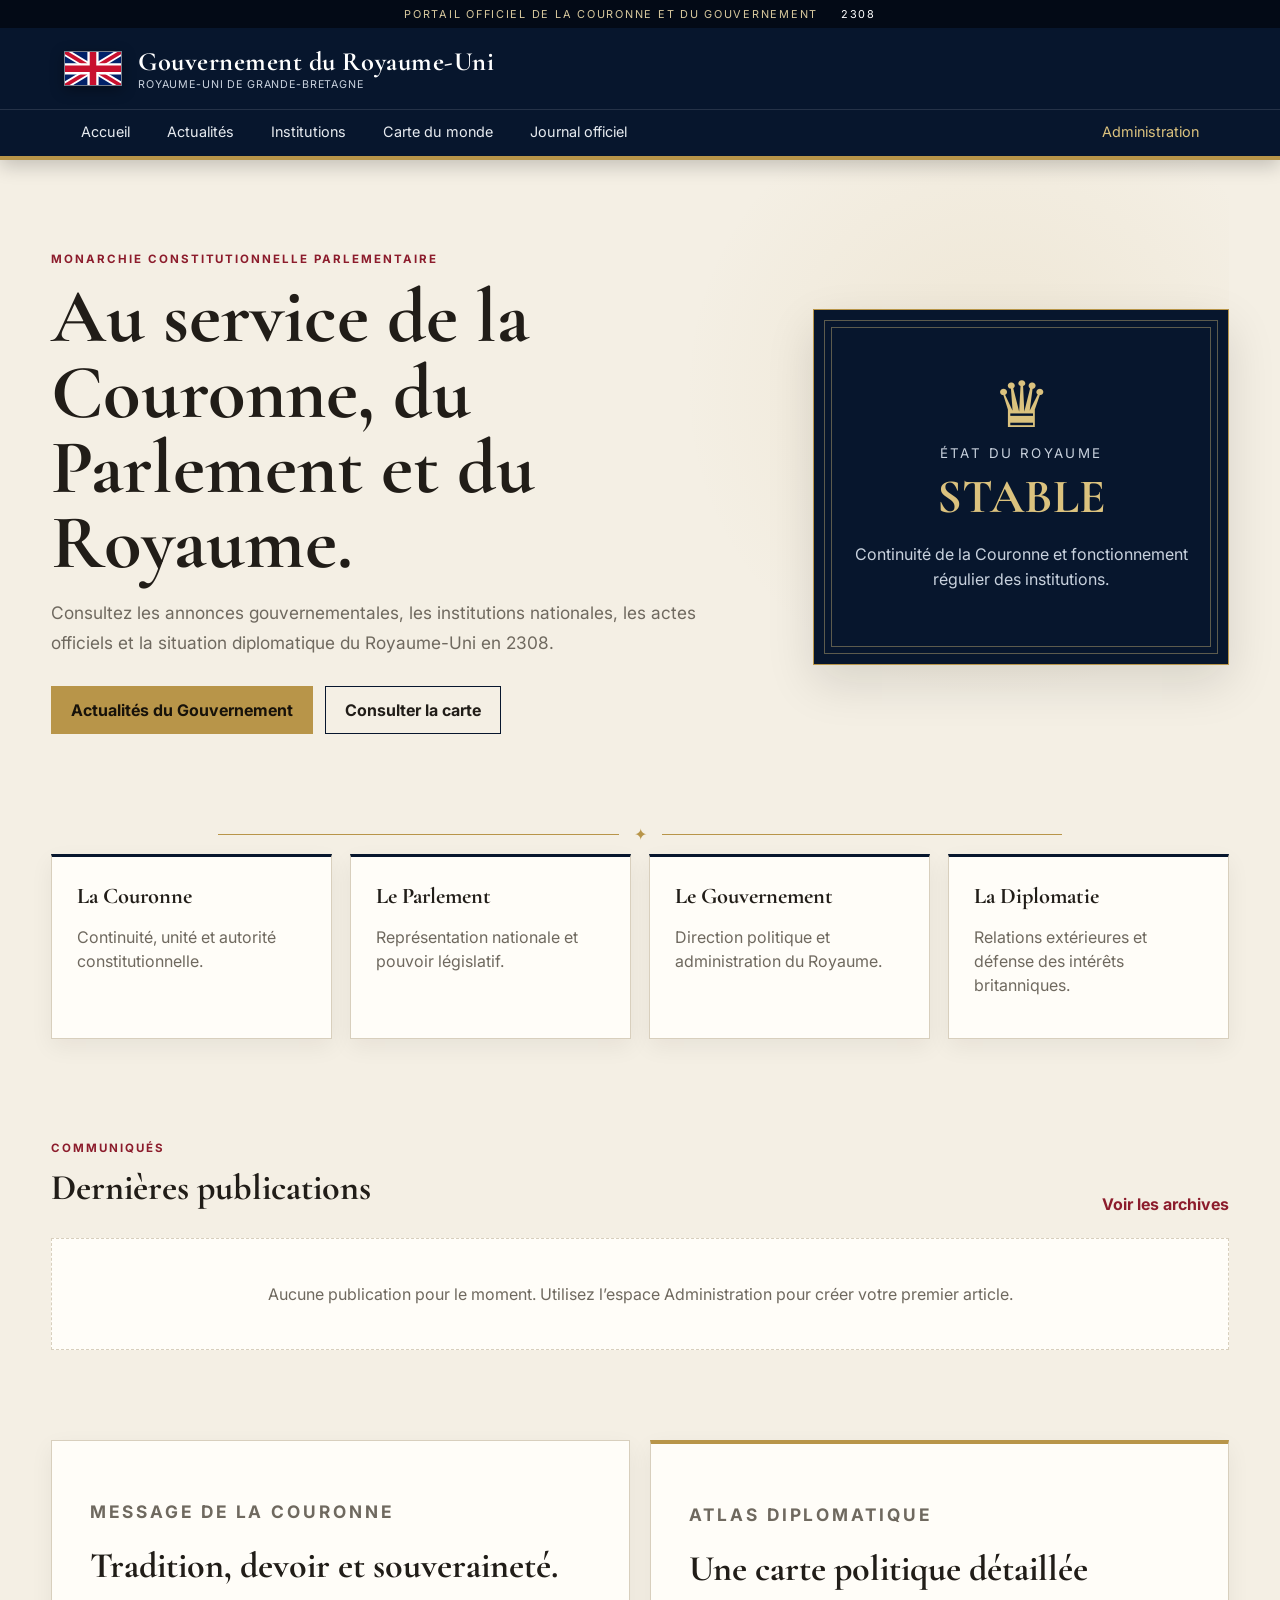
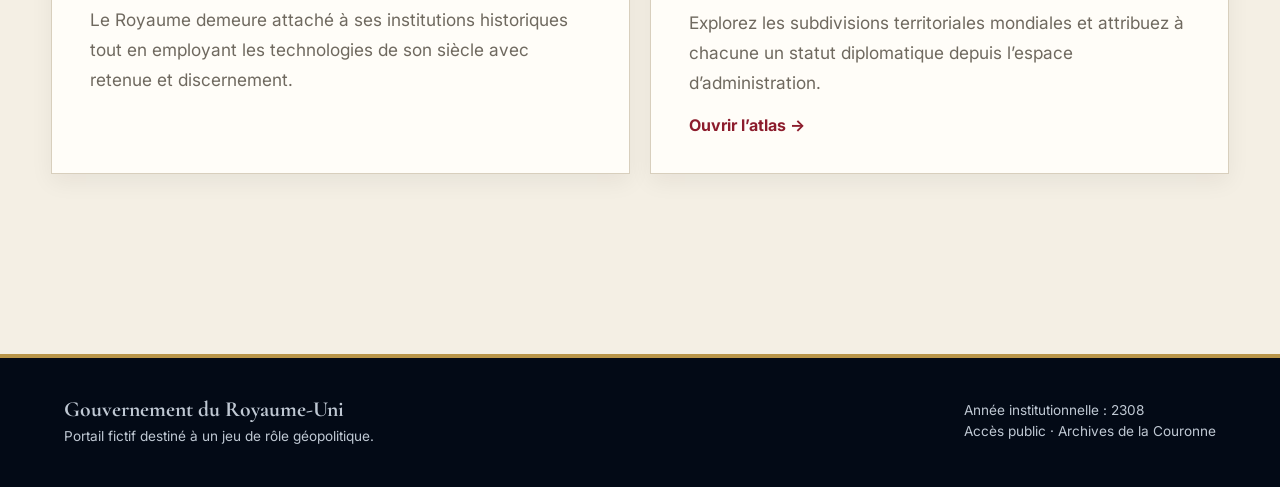
==== index.html @ d6aaf8dd "Add files via upload" ====
<!doctype html><html lang="fr"><head><meta charset="utf-8"><meta name="viewport" content="width=device-width,initial-scale=1"><title>Gouvernement du Royaume-Uni — Accueil</title><meta name="description" content="Portail gouvernemental RP du Royaume-Uni en 2308"><link rel="preconnect" href="https://fonts.googleapis.com"><link rel="preconnect" href="https://fonts.gstatic.com" crossorigin><link href="https://fonts.googleapis.com/css2?family=Cormorant+Garamond:wght@500;600;700&family=Inter:wght@400;500;600;700&display=swap" rel="stylesheet"><link rel="stylesheet" href="style.css"></head><body><header class="site-header">
  <div class="crown-line">PORTAIL OFFICIEL DE LA COURONNE ET DU GOUVERNEMENT <span>2308</span></div>
  <div class="brand-row">
    <a class="brand" href="index.html"><svg class="flag-logo" viewBox="0 0 60 36" aria-label="Drapeau du Royaume-Uni" role="img"><rect width="60" height="36" fill="#012169"/><path d="M0 0l60 36M60 0L0 36" stroke="#fff" stroke-width="8"/><path d="M0 0l60 36M60 0L0 36" stroke="#c8102e" stroke-width="4"/><path d="M30 0v36M0 18h60" stroke="#fff" stroke-width="12"/><path d="M30 0v36M0 18h60" stroke="#c8102e" stroke-width="7"/></svg><span><strong>Gouvernement du Royaume-Uni</strong><small>Royaume-Uni de Grande-Bretagne</small></span></a>
    <button class="menu-toggle" aria-label="Ouvrir le menu">☰</button>
  </div>
  <nav class="main-nav">
    <a href="index.html">Accueil</a><a href="actualites.html">Actualités</a><a href="institutions.html">Institutions</a><a href="carte.html">Carte du monde</a><a href="journal.html">Journal officiel</a><a class="admin-link" href="admin.html">Administration</a>
  </nav>
</header><main><section class="hero royal-hero"><div class="hero-copy"><p class="kicker">MONARCHIE CONSTITUTIONNELLE PARLEMENTAIRE</p><h1>Au service de la Couronne, du Parlement et du Royaume.</h1><p class="lead">Consultez les annonces gouvernementales, les institutions nationales, les actes officiels et la situation diplomatique du Royaume-Uni en 2308.</p><div class="hero-actions"><a class="button gold" href="actualites.html">Actualités du Gouvernement</a><a class="button outline" href="carte.html">Consulter la carte</a></div></div><aside class="royal-seal"><span class="crown">♛</span><small>ÉTAT DU ROYAUME</small><strong>STABLE</strong><p>Continuité de la Couronne et fonctionnement régulier des institutions.</p></aside></section>
<section class="royal-rule"><span>✦</span></section>
<section class="institution-strip"><article><b>La Couronne</b><p>Continuité, unité et autorité constitutionnelle.</p></article><article><b>Le Parlement</b><p>Représentation nationale et pouvoir législatif.</p></article><article><b>Le Gouvernement</b><p>Direction politique et administration du Royaume.</p></article><article><b>La Diplomatie</b><p>Relations extérieures et défense des intérêts britanniques.</p></article></section>
<section class="content-section"><div class="section-heading"><div><p class="kicker">COMMUNIQUÉS</p><h2>Dernières publications</h2></div><a href="actualites.html">Voir les archives</a></div><div id="home-news" class="news-grid empty-state"></div></section>
<section class="split-section"><article class="paper-panel"><p class="kicker">MESSAGE DE LA COURONNE</p><h2>Tradition, devoir et souveraineté.</h2><p>Le Royaume demeure attaché à ses institutions historiques tout en employant les technologies de son siècle avec retenue et discernement.</p></article><article class="paper-panel accent-panel"><p class="kicker">ATLAS DIPLOMATIQUE</p><h2>Une carte politique détaillée</h2><p>Explorez les subdivisions territoriales mondiales et attribuez à chacune un statut diplomatique depuis l’espace d’administration.</p><a class="text-link" href="carte.html">Ouvrir l’atlas →</a></article></section></main><footer class="site-footer"><div><strong>Gouvernement du Royaume-Uni</strong><p>Portail fictif destiné à un jeu de rôle géopolitique.</p></div><div><p>Année institutionnelle : 2308</p><p>Accès public · Archives de la Couronne</p></div></footer><script src="main.js"></script><script src="news.js"></script></body></html>
---- style.css ----
:root{--navy:#07162d;--navy2:#102848;--ink:#211d18;--ivory:#f4efe4;--paper:#fffdf8;--gold:#b89549;--gold2:#dbc27e;--red:#8c1c2c;--line:#d8cfbd;--muted:#6f695f;--shadow:0 18px 45px rgba(20,16,9,.12)}*{box-sizing:border-box}html{scroll-behavior:smooth}body{margin:0;background:var(--ivory);color:var(--ink);font-family:Inter,Arial,sans-serif;min-height:100vh}a{color:inherit;text-decoration:none}button,input,select,textarea{font:inherit}.site-header{background:var(--navy);color:#fff;border-bottom:4px solid var(--gold);position:sticky;top:0;z-index:1000;box-shadow:0 6px 18px rgba(0,0,0,.2)}.crown-line{padding:7px 5vw;background:#030a16;color:#d8c99e;font-size:.68rem;letter-spacing:.16em;text-align:center}.crown-line span{margin-left:18px;color:#fff}.brand-row{padding:18px 5vw;display:flex;justify-content:space-between;align-items:center}.brand{display:flex;gap:16px;align-items:center}.flag-logo{width:58px;height:auto;border:1px solid rgba(255,255,255,.45);box-shadow:0 4px 14px rgba(0,0,0,.35)}.brand strong{display:block;font-family:'Cormorant Garamond',serif;font-size:1.65rem;letter-spacing:.02em}.brand small{display:block;color:#c9d2de;letter-spacing:.08em;text-transform:uppercase;font-size:.67rem}.main-nav{display:flex;padding:0 5vw;gap:3px;border-top:1px solid rgba(255,255,255,.12)}.main-nav a{padding:13px 17px;color:#e7ebf0;font-size:.9rem;border-bottom:3px solid transparent}.main-nav a:hover{background:rgba(255,255,255,.06);border-bottom-color:var(--gold2)}.main-nav .admin-link{margin-left:auto;color:var(--gold2)}.menu-toggle{display:none;border:0;background:none;color:#fff;font-size:1.5rem}main{width:min(1420px,92%);margin:auto}.royal-hero{min-height:620px;display:grid;grid-template-columns:1.25fr .75fr;align-items:center;gap:70px;padding:80px 0;background:radial-gradient(circle at 80% 35%,rgba(184,149,73,.10),transparent 30%)}.kicker{font-size:.72rem;letter-spacing:.17em;color:var(--red);font-weight:700}.hero-copy h1,.page-header h1{font-family:'Cormorant Garamond',serif;font-size:clamp(3rem,6vw,6rem);line-height:.98;margin:.18em 0;font-weight:700}.lead,.page-header p,.paper-panel p,.institution-card p,.ministry-grid p{font-size:1.08rem;line-height:1.75;color:var(--muted)}.hero-actions{display:flex;gap:12px;flex-wrap:wrap;margin-top:28px}.button{display:inline-block;padding:13px 19px;border:1px solid var(--navy);font-weight:700;cursor:pointer;background:none}.button.gold{background:var(--gold);border-color:var(--gold);color:#17120a}.button.gold:hover{background:var(--gold2)}.button.outline:hover{background:var(--navy);color:#fff}.button.danger{border-color:#9a3340;color:#9a3340}.royal-seal{background:var(--navy);color:#fff;border:1px solid var(--gold);padding:55px 40px;text-align:center;box-shadow:var(--shadow);position:relative}.royal-seal:before,.royal-seal:after{content:'';position:absolute;inset:10px;border:1px solid rgba(219,194,126,.4);pointer-events:none}.royal-seal:after{inset:17px}.royal-seal .crown{display:block;font-size:4rem;color:var(--gold2)}.royal-seal small{letter-spacing:.18em;color:#c9d2de}.royal-seal strong{display:block;font:700 3rem 'Cormorant Garamond',serif;color:var(--gold2);margin:.12em 0}.royal-seal p{color:#c9d2de;line-height:1.6}.royal-rule{height:40px;display:flex;align-items:center;gap:15px;color:var(--gold);justify-content:center}.royal-rule:before,.royal-rule:after{content:'';width:34%;height:1px;background:var(--gold)}.institution-strip,.news-grid,.institution-grid,.ministry-grid{display:grid;grid-template-columns:repeat(4,1fr);gap:18px}.institution-strip article,.news-card,.paper-panel,.institution-card,.ministry-grid article,.official-item,.admin-form,.admin-list>article{background:var(--paper);border:1px solid var(--line);box-shadow:0 8px 22px rgba(30,24,14,.06)}.institution-strip article{padding:25px;border-top:3px solid var(--navy)}.institution-strip b{font:700 1.4rem 'Cormorant Garamond',serif}.institution-strip p{color:var(--muted);line-height:1.5}.content-section{padding:90px 0}.section-heading{display:flex;justify-content:space-between;align-items:end;margin-bottom:24px}.section-heading h2,.paper-panel h2,.map-info h2,.admin-section h2{font:700 2.25rem 'Cormorant Garamond',serif;margin:.15em 0}.section-heading>a,.text-link{color:var(--red);font-weight:700}.news-grid{grid-template-columns:repeat(3,1fr)}.news-card{padding:26px;border-top:4px solid var(--navy)}.news-meta{display:flex;justify-content:space-between;color:var(--muted);font-size:.78rem}.news-card h3,.official-item h2{font:700 1.65rem 'Cormorant Garamond',serif;margin:.6em 0}.news-card p,.official-item p{color:var(--muted);line-height:1.65}.category,.document-type{color:var(--red);font-size:.72rem;font-weight:700;letter-spacing:.1em;text-transform:uppercase}.empty-state:empty:before{content:'Aucune publication pour le moment. Utilisez l’espace Administration pour créer votre premier article.';grid-column:1/-1;background:var(--paper);border:1px dashed var(--line);padding:45px;text-align:center;color:var(--muted)}.split-section{display:grid;grid-template-columns:1fr 1fr;gap:20px;padding-bottom:90px}.paper-panel{padding:38px}.accent-panel{border-top:4px solid var(--gold)}.site-footer{margin-top:90px;background:#030a16;color:#bfc8d3;border-top:4px solid var(--gold);padding:38px 5vw;display:flex;justify-content:space-between}.site-footer strong{font-family:'Cormorant Garamond',serif;font-size:1.35rem}.site-footer p{margin:.4em 0;font-size:.85rem}.page-header{padding:70px 0 45px;max-width:980px}.page-header.compact{padding-bottom:30px}.page-header h1{font-size:clamp(2.8rem,5vw,5rem)}.toolbar{display:flex;gap:12px;margin-bottom:28px}.toolbar input,.toolbar select,label input,label select,label textarea{width:100%;padding:12px 13px;border:1px solid var(--line);background:var(--paper);color:var(--ink)}.toolbar input{flex:1}.toolbar select{max-width:260px}.news-list,.official-list{display:grid;gap:18px}.news-list .news-card{display:grid;grid-template-columns:150px 1fr}.news-index{font:700 3.2rem 'Cormorant Garamond',serif;color:#c8b98f}.institution-grid{grid-template-columns:repeat(3,1fr)}.institution-card{padding:35px;min-height:250px}.roman{font:700 3rem 'Cormorant Garamond',serif;color:var(--gold)}.institution-card h2{font:700 2rem 'Cormorant Garamond',serif}.ministry-grid{grid-template-columns:repeat(3,1fr)}.ministry-grid article{padding:25px}.ministry-grid h3{font:700 1.5rem 'Cormorant Garamond',serif}.official-item{padding:28px;border-left:5px solid var(--gold)}.official-item time{color:var(--muted);font-size:.85rem}.map-shell{display:grid;grid-template-columns:290px 1fr;gap:18px}.map-sidebar{background:var(--paper);border:1px solid var(--line);padding:18px;height:max-content}.map-sidebar label{font-weight:700;font-size:.85rem}.map-sidebar input{margin-top:7px}.legend{margin-top:22px}.legend h2{font:700 1.6rem 'Cormorant Garamond',serif}.legend button{width:100%;display:flex;align-items:center;gap:10px;padding:10px;border:0;border-bottom:1px solid #eee7d9;background:none;text-align:left;cursor:pointer}.legend button.active,.legend button:hover{background:#f0e8d7}.swatch{width:15px;height:15px;border:1px solid rgba(0,0,0,.25)}.swatch.unassigned{background:#8a8a8a}.swatch.royaume{background:#163d73}.swatch.allie{background:#2d7a48}.swatch.neutre{background:#b1aa9b}.swatch.hostile{background:#8c1c2c}.swatch.revendique{background:#c9a227}.map-info{margin-top:22px;border-top:2px solid var(--gold);padding-top:18px}.map-info p{color:var(--muted);line-height:1.55}.map-stage{height:680px;background:#171717;border:1px solid #302f2d;position:relative;overflow:hidden}#world-map{height:100%;width:100%}.map-loading{position:absolute;inset:0;display:grid;place-items:center;color:#e9ddbd;background:#171717;z-index:500}.map-note{font-size:.8rem;color:var(--muted);margin-top:12px}.leaflet-container{background:#171717}.leaflet-control-zoom a{background:#07162d!important;color:#fff!important;border-color:#b89549!important}.leaflet-tooltip{background:rgba(0,0,0,.88);color:#fff;border:0;box-shadow:none;border-radius:2px}.admin-tabs{display:flex;gap:4px;border-bottom:2px solid var(--gold);margin-bottom:28px;flex-wrap:wrap}.admin-tabs button{padding:12px 18px;border:0;background:#e8dfcd;cursor:pointer}.admin-tabs button.active{background:var(--navy);color:#fff}.admin-section{display:none}.admin-section.active{display:block}.admin-grid{display:grid;grid-template-columns:1fr 1fr;gap:22px}.admin-form{padding:28px}.admin-form label{display:block;margin:15px 0;font-weight:700;font-size:.85rem}.admin-form input,.admin-form select,.admin-form textarea{margin-top:6px}.admin-list{display:grid;gap:12px}.admin-list>article{padding:18px}.admin-list button{border:1px solid #9a3340;color:#9a3340;background:none;padding:7px 10px;cursor:pointer}.file-button input{display:none}.admin-message{color:var(--red);font-weight:700}.hidden{display:none!important}@media(max-width:900px){.royal-hero,.split-section,.map-shell,.admin-grid{grid-template-columns:1fr}.institution-strip,.news-grid,.institution-grid,.ministry-grid{grid-template-columns:1fr 1fr}.main-nav{display:none;flex-direction:column}.main-nav.open{display:flex}.main-nav .admin-link{margin-left:0}.menu-toggle{display:block}.map-stage{height:560px}.map-sidebar{order:2}}@media(max-width:600px){main{width:94%}.crown-line{display:none}.brand strong{font-size:1.3rem}.flag-logo{width:46px}.institution-strip,.news-grid,.institution-grid,.ministry-grid{grid-template-columns:1fr}.toolbar{flex-direction:column}.toolbar select{max-width:none}.news-list .news-card{grid-template-columns:1fr}.site-footer{flex-direction:column;gap:18px}.royal-hero{padding:45px 0;min-height:auto}.royal-seal{padding:42px 25px}.map-stage{height:480px}}
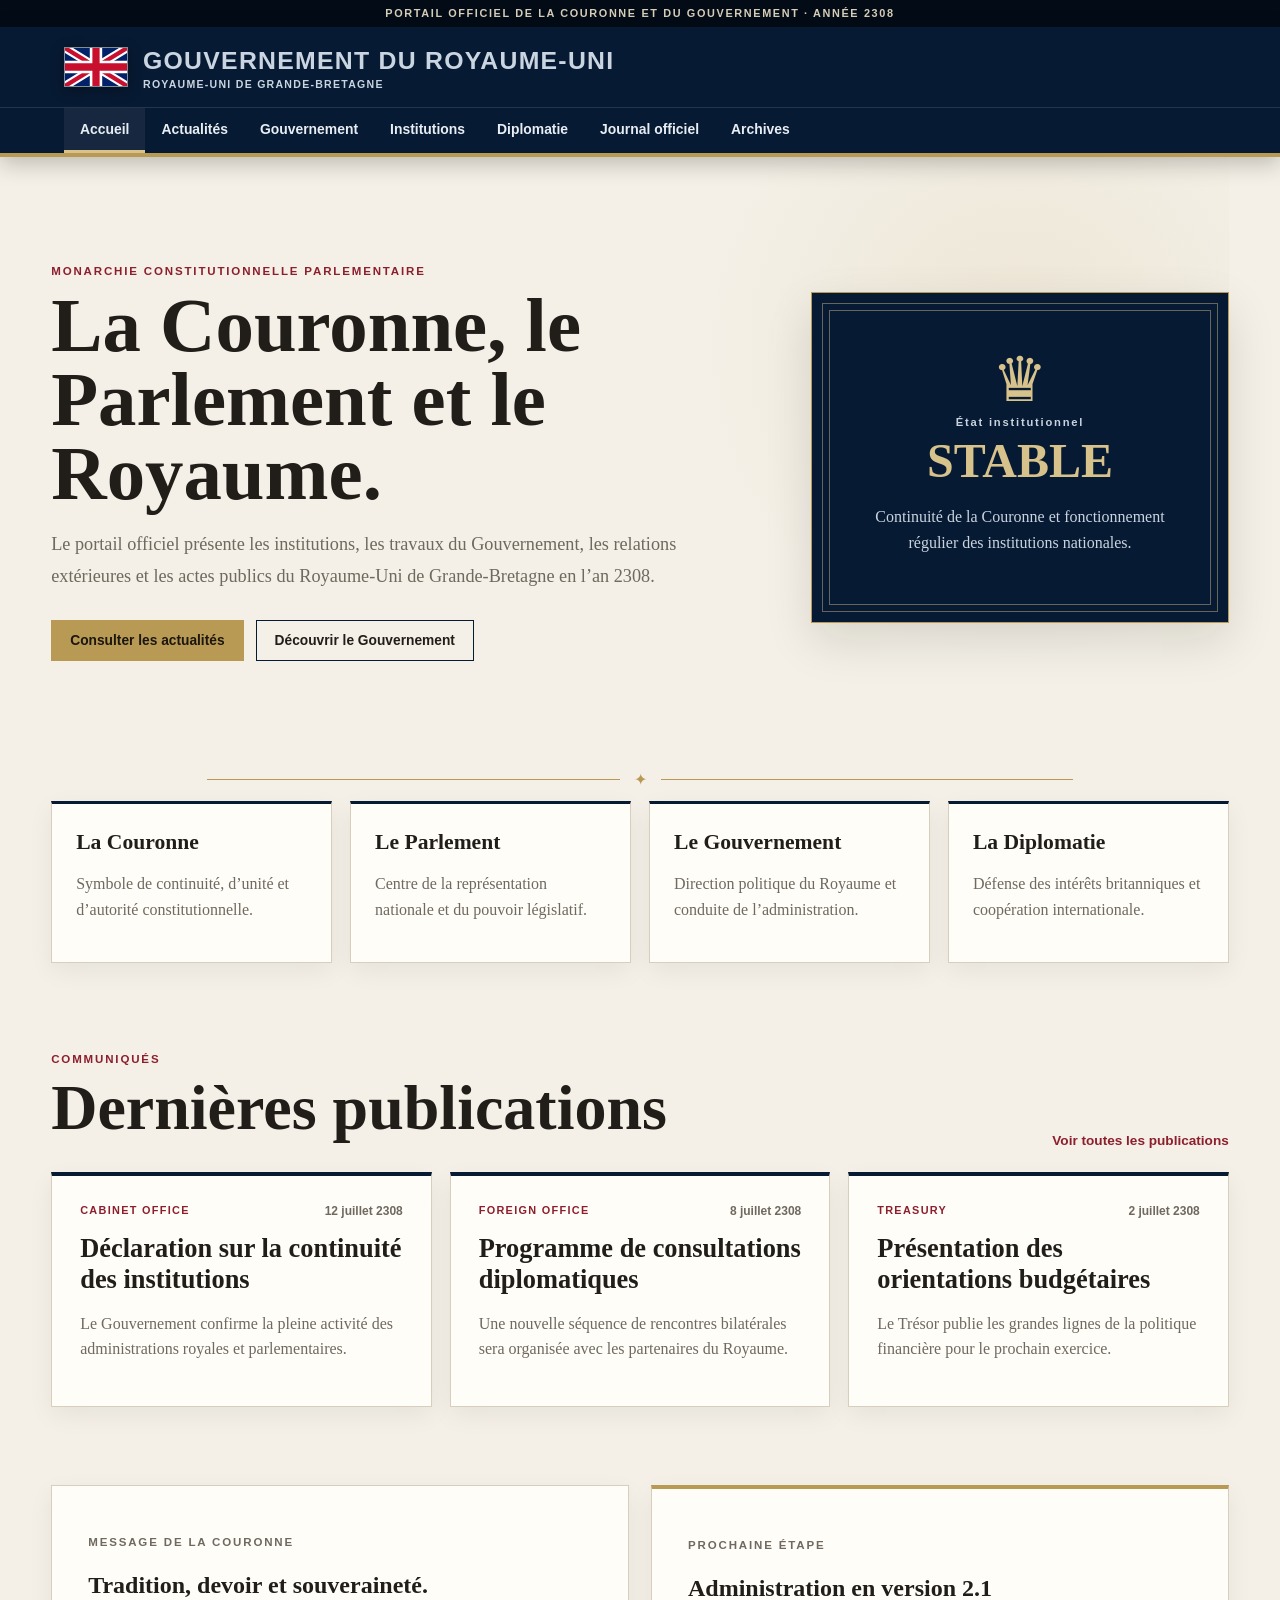
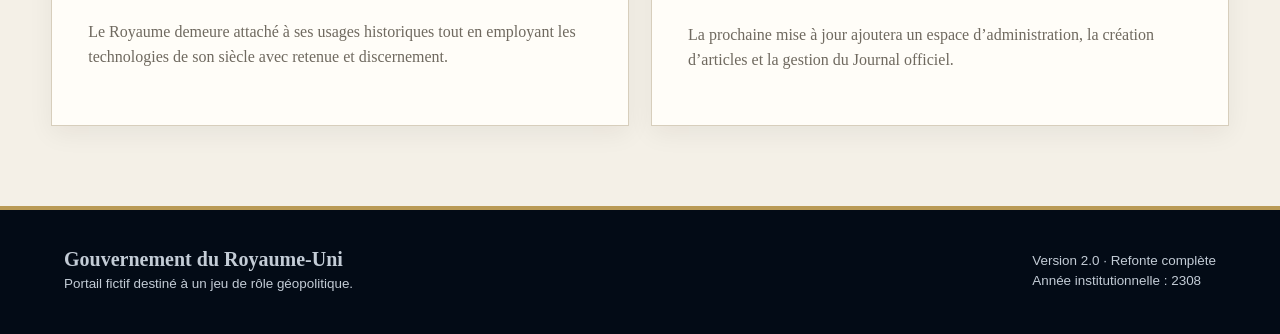
==== commit 12dd192d: "Add files via upload" ====
--- a/index.html
+++ b/index.html
@@ -1,14 +1,8 @@
-<!doctype html><html lang="fr"><head><meta charset="utf-8"><meta name="viewport" content="width=device-width,initial-scale=1"><title>Gouvernement du Royaume-Uni — Accueil</title><meta name="description" content="Portail gouvernemental RP du Royaume-Uni en 2308"><link rel="preconnect" href="https://fonts.googleapis.com"><link rel="preconnect" href="https://fonts.gstatic.com" crossorigin><link href="https://fonts.googleapis.com/css2?family=Cormorant+Garamond:wght@500;600;700&family=Inter:wght@400;500;600;700&display=swap" rel="stylesheet"><link rel="stylesheet" href="style.css"></head><body><header class="site-header">
-  <div class="crown-line">PORTAIL OFFICIEL DE LA COURONNE ET DU GOUVERNEMENT <span>2308</span></div>
-  <div class="brand-row">
-    <a class="brand" href="index.html"><svg class="flag-logo" viewBox="0 0 60 36" aria-label="Drapeau du Royaume-Uni" role="img"><rect width="60" height="36" fill="#012169"/><path d="M0 0l60 36M60 0L0 36" stroke="#fff" stroke-width="8"/><path d="M0 0l60 36M60 0L0 36" stroke="#c8102e" stroke-width="4"/><path d="M30 0v36M0 18h60" stroke="#fff" stroke-width="12"/><path d="M30 0v36M0 18h60" stroke="#c8102e" stroke-width="7"/></svg><span><strong>Gouvernement du Royaume-Uni</strong><small>Royaume-Uni de Grande-Bretagne</small></span></a>
-    <button class="menu-toggle" aria-label="Ouvrir le menu">☰</button>
-  </div>
-  <nav class="main-nav">
-    <a href="index.html">Accueil</a><a href="actualites.html">Actualités</a><a href="institutions.html">Institutions</a><a href="carte.html">Carte du monde</a><a href="journal.html">Journal officiel</a><a class="admin-link" href="admin.html">Administration</a>
-  </nav>
-</header><main><section class="hero royal-hero"><div class="hero-copy"><p class="kicker">MONARCHIE CONSTITUTIONNELLE PARLEMENTAIRE</p><h1>Au service de la Couronne, du Parlement et du Royaume.</h1><p class="lead">Consultez les annonces gouvernementales, les institutions nationales, les actes officiels et la situation diplomatique du Royaume-Uni en 2308.</p><div class="hero-actions"><a class="button gold" href="actualites.html">Actualités du Gouvernement</a><a class="button outline" href="carte.html">Consulter la carte</a></div></div><aside class="royal-seal"><span class="crown">♛</span><small>ÉTAT DU ROYAUME</small><strong>STABLE</strong><p>Continuité de la Couronne et fonctionnement régulier des institutions.</p></aside></section>
-<section class="royal-rule"><span>✦</span></section>
-<section class="institution-strip"><article><b>La Couronne</b><p>Continuité, unité et autorité constitutionnelle.</p></article><article><b>Le Parlement</b><p>Représentation nationale et pouvoir législatif.</p></article><article><b>Le Gouvernement</b><p>Direction politique et administration du Royaume.</p></article><article><b>La Diplomatie</b><p>Relations extérieures et défense des intérêts britanniques.</p></article></section>
-<section class="content-section"><div class="section-heading"><div><p class="kicker">COMMUNIQUÉS</p><h2>Dernières publications</h2></div><a href="actualites.html">Voir les archives</a></div><div id="home-news" class="news-grid empty-state"></div></section>
-<section class="split-section"><article class="paper-panel"><p class="kicker">MESSAGE DE LA COURONNE</p><h2>Tradition, devoir et souveraineté.</h2><p>Le Royaume demeure attaché à ses institutions historiques tout en employant les technologies de son siècle avec retenue et discernement.</p></article><article class="paper-panel accent-panel"><p class="kicker">ATLAS DIPLOMATIQUE</p><h2>Une carte politique détaillée</h2><p>Explorez les subdivisions territoriales mondiales et attribuez à chacune un statut diplomatique depuis l’espace d’administration.</p><a class="text-link" href="carte.html">Ouvrir l’atlas →</a></article></section></main><footer class="site-footer"><div><strong>Gouvernement du Royaume-Uni</strong><p>Portail fictif destiné à un jeu de rôle géopolitique.</p></div><div><p>Année institutionnelle : 2308</p><p>Accès public · Archives de la Couronne</p></div></footer><script src="main.js"></script><script src="news.js"></script></body></html>+<!doctype html><html lang="fr"><head><meta charset="utf-8"><meta name="viewport" content="width=device-width,initial-scale=1"><title>Gouvernement du Royaume-Uni — Accueil</title><meta name="description" content="Portail gouvernemental RP du Royaume-Uni en 2308"><link rel="stylesheet" href="style.css"></head><body>
+<div class="utility-bar">Portail officiel de la Couronne et du Gouvernement · Année 2308</div>
+<header class="site-header"><div class="masthead"><a class="brand" href="index.html"><img src="union-jack.svg" alt="Drapeau du Royaume-Uni"><span><strong>Gouvernement du Royaume-Uni</strong><span>Royaume-Uni de Grande-Bretagne</span></span></a><button class="menu-toggle" aria-label="Ouvrir le menu">☰</button></div><nav class="main-nav"><a class="active" href="index.html">Accueil</a><a href="actualites.html">Actualités</a><a href="gouvernement.html">Gouvernement</a><a href="institutions.html">Institutions</a><a href="diplomatie.html">Diplomatie</a><a href="journal-officiel.html">Journal officiel</a><a href="archives.html">Archives</a></nav></header>
+<main class="container"><section class="hero"><div><p class="eyebrow">Monarchie constitutionnelle parlementaire</p><h1>La Couronne, le Parlement et le Royaume.</h1><p class="lead">Le portail officiel présente les institutions, les travaux du Gouvernement, les relations extérieures et les actes publics du Royaume-Uni de Grande-Bretagne en l’an 2308.</p><div class="actions"><a class="button primary" href="actualites.html">Consulter les actualités</a><a class="button secondary" href="gouvernement.html">Découvrir le Gouvernement</a></div></div><aside class="seal"><div class="crown">♛</div><small>État institutionnel</small><strong>STABLE</strong><p>Continuité de la Couronne et fonctionnement régulier des institutions nationales.</p></aside></section><div class="ornament">✦</div>
+<section class="quick-grid"><article class="quick-card"><h3>La Couronne</h3><p>Symbole de continuité, d’unité et d’autorité constitutionnelle.</p></article><article class="quick-card"><h3>Le Parlement</h3><p>Centre de la représentation nationale et du pouvoir législatif.</p></article><article class="quick-card"><h3>Le Gouvernement</h3><p>Direction politique du Royaume et conduite de l’administration.</p></article><article class="quick-card"><h3>La Diplomatie</h3><p>Défense des intérêts britanniques et coopération internationale.</p></article></section>
+<section class="section"><div class="section-head"><div><p class="eyebrow">Communiqués</p><h2>Dernières publications</h2></div><a href="actualites.html">Voir toutes les publications</a></div><div class="card-grid"><article class="card"><div class="meta"><span class="badge">Cabinet Office</span><time>12 juillet 2308</time></div><h3>Déclaration sur la continuité des institutions</h3><p>Le Gouvernement confirme la pleine activité des administrations royales et parlementaires.</p></article><article class="card"><div class="meta"><span class="badge">Foreign Office</span><time>8 juillet 2308</time></div><h3>Programme de consultations diplomatiques</h3><p>Une nouvelle séquence de rencontres bilatérales sera organisée avec les partenaires du Royaume.</p></article><article class="card"><div class="meta"><span class="badge">Treasury</span><time>2 juillet 2308</time></div><h3>Présentation des orientations budgétaires</h3><p>Le Trésor publie les grandes lignes de la politique financière pour le prochain exercice.</p></article></div></section>
+<section class="split"><article class="feature"><p class="eyebrow">Message de la Couronne</p><h2>Tradition, devoir et souveraineté.</h2><p>Le Royaume demeure attaché à ses usages historiques tout en employant les technologies de son siècle avec retenue et discernement.</p></article><article class="feature gold"><p class="eyebrow">Prochaine étape</p><h2>Administration en version 2.1</h2><p>La prochaine mise à jour ajoutera un espace d’administration, la création d’articles et la gestion du Journal officiel.</p></article></section></main>
+<footer class="site-footer"><div><strong>Gouvernement du Royaume-Uni</strong><p>Portail fictif destiné à un jeu de rôle géopolitique.</p></div><div><p>Version 2.0 · Refonte complète</p><p>Année institutionnelle : 2308</p></div></footer><script src="main.js"></script></body></html>
--- a/style.css
+++ b/style.css
@@ -1 +1 @@
-:root{--navy:#07162d;--navy2:#102848;--ink:#211d18;--ivory:#f4efe4;--paper:#fffdf8;--gold:#b89549;--gold2:#dbc27e;--red:#8c1c2c;--line:#d8cfbd;--muted:#6f695f;--shadow:0 18px 45px rgba(20,16,9,.12)}*{box-sizing:border-box}html{scroll-behavior:smooth}body{margin:0;background:var(--ivory);color:var(--ink);font-family:Inter,Arial,sans-serif;min-height:100vh}a{color:inherit;text-decoration:none}button,input,select,textarea{font:inherit}.site-header{background:var(--navy);color:#fff;border-bottom:4px solid var(--gold);position:sticky;top:0;z-index:1000;box-shadow:0 6px 18px rgba(0,0,0,.2)}.crown-line{padding:7px 5vw;background:#030a16;color:#d8c99e;font-size:.68rem;letter-spacing:.16em;text-align:center}.crown-line span{margin-left:18px;color:#fff}.brand-row{padding:18px 5vw;display:flex;justify-content:space-between;align-items:center}.brand{display:flex;gap:16px;align-items:center}.flag-logo{width:58px;height:auto;border:1px solid rgba(255,255,255,.45);box-shadow:0 4px 14px rgba(0,0,0,.35)}.brand strong{display:block;font-family:'Cormorant Garamond',serif;font-size:1.65rem;letter-spacing:.02em}.brand small{display:block;color:#c9d2de;letter-spacing:.08em;text-transform:uppercase;font-size:.67rem}.main-nav{display:flex;padding:0 5vw;gap:3px;border-top:1px solid rgba(255,255,255,.12)}.main-nav a{padding:13px 17px;color:#e7ebf0;font-size:.9rem;border-bottom:3px solid transparent}.main-nav a:hover{background:rgba(255,255,255,.06);border-bottom-color:var(--gold2)}.main-nav .admin-link{margin-left:auto;color:var(--gold2)}.menu-toggle{display:none;border:0;background:none;color:#fff;font-size:1.5rem}main{width:min(1420px,92%);margin:auto}.royal-hero{min-height:620px;display:grid;grid-template-columns:1.25fr .75fr;align-items:center;gap:70px;padding:80px 0;background:radial-gradient(circle at 80% 35%,rgba(184,149,73,.10),transparent 30%)}.kicker{font-size:.72rem;letter-spacing:.17em;color:var(--red);font-weight:700}.hero-copy h1,.page-header h1{font-family:'Cormorant Garamond',serif;font-size:clamp(3rem,6vw,6rem);line-height:.98;margin:.18em 0;font-weight:700}.lead,.page-header p,.paper-panel p,.institution-card p,.ministry-grid p{font-size:1.08rem;line-height:1.75;color:var(--muted)}.hero-actions{display:flex;gap:12px;flex-wrap:wrap;margin-top:28px}.button{display:inline-block;padding:13px 19px;border:1px solid var(--navy);font-weight:700;cursor:pointer;background:none}.button.gold{background:var(--gold);border-color:var(--gold);color:#17120a}.button.gold:hover{background:var(--gold2)}.button.outline:hover{background:var(--navy);color:#fff}.button.danger{border-color:#9a3340;color:#9a3340}.royal-seal{background:var(--navy);color:#fff;border:1px solid var(--gold);padding:55px 40px;text-align:center;box-shadow:var(--shadow);position:relative}.royal-seal:before,.royal-seal:after{content:'';position:absolute;inset:10px;border:1px solid rgba(219,194,126,.4);pointer-events:none}.royal-seal:after{inset:17px}.royal-seal .crown{display:block;font-size:4rem;color:var(--gold2)}.royal-seal small{letter-spacing:.18em;color:#c9d2de}.royal-seal strong{display:block;font:700 3rem 'Cormorant Garamond',serif;color:var(--gold2);margin:.12em 0}.royal-seal p{color:#c9d2de;line-height:1.6}.royal-rule{height:40px;display:flex;align-items:center;gap:15px;color:var(--gold);justify-content:center}.royal-rule:before,.royal-rule:after{content:'';width:34%;height:1px;background:var(--gold)}.institution-strip,.news-grid,.institution-grid,.ministry-grid{display:grid;grid-template-columns:repeat(4,1fr);gap:18px}.institution-strip article,.news-card,.paper-panel,.institution-card,.ministry-grid article,.official-item,.admin-form,.admin-list>article{background:var(--paper);border:1px solid var(--line);box-shadow:0 8px 22px rgba(30,24,14,.06)}.institution-strip article{padding:25px;border-top:3px solid var(--navy)}.institution-strip b{font:700 1.4rem 'Cormorant Garamond',serif}.institution-strip p{color:var(--muted);line-height:1.5}.content-section{padding:90px 0}.section-heading{display:flex;justify-content:space-between;align-items:end;margin-bottom:24px}.section-heading h2,.paper-panel h2,.map-info h2,.admin-section h2{font:700 2.25rem 'Cormorant Garamond',serif;margin:.15em 0}.section-heading>a,.text-link{color:var(--red);font-weight:700}.news-grid{grid-template-columns:repeat(3,1fr)}.news-card{padding:26px;border-top:4px solid var(--navy)}.news-meta{display:flex;justify-content:space-between;color:var(--muted);font-size:.78rem}.news-card h3,.official-item h2{font:700 1.65rem 'Cormorant Garamond',serif;margin:.6em 0}.news-card p,.official-item p{color:var(--muted);line-height:1.65}.category,.document-type{color:var(--red);font-size:.72rem;font-weight:700;letter-spacing:.1em;text-transform:uppercase}.empty-state:empty:before{content:'Aucune publication pour le moment. Utilisez l’espace Administration pour créer votre premier article.';grid-column:1/-1;background:var(--paper);border:1px dashed var(--line);padding:45px;text-align:center;color:var(--muted)}.split-section{display:grid;grid-template-columns:1fr 1fr;gap:20px;padding-bottom:90px}.paper-panel{padding:38px}.accent-panel{border-top:4px solid var(--gold)}.site-footer{margin-top:90px;background:#030a16;color:#bfc8d3;border-top:4px solid var(--gold);padding:38px 5vw;display:flex;justify-content:space-between}.site-footer strong{font-family:'Cormorant Garamond',serif;font-size:1.35rem}.site-footer p{margin:.4em 0;font-size:.85rem}.page-header{padding:70px 0 45px;max-width:980px}.page-header.compact{padding-bottom:30px}.page-header h1{font-size:clamp(2.8rem,5vw,5rem)}.toolbar{display:flex;gap:12px;margin-bottom:28px}.toolbar input,.toolbar select,label input,label select,label textarea{width:100%;padding:12px 13px;border:1px solid var(--line);background:var(--paper);color:var(--ink)}.toolbar input{flex:1}.toolbar select{max-width:260px}.news-list,.official-list{display:grid;gap:18px}.news-list .news-card{display:grid;grid-template-columns:150px 1fr}.news-index{font:700 3.2rem 'Cormorant Garamond',serif;color:#c8b98f}.institution-grid{grid-template-columns:repeat(3,1fr)}.institution-card{padding:35px;min-height:250px}.roman{font:700 3rem 'Cormorant Garamond',serif;color:var(--gold)}.institution-card h2{font:700 2rem 'Cormorant Garamond',serif}.ministry-grid{grid-template-columns:repeat(3,1fr)}.ministry-grid article{padding:25px}.ministry-grid h3{font:700 1.5rem 'Cormorant Garamond',serif}.official-item{padding:28px;border-left:5px solid var(--gold)}.official-item time{color:var(--muted);font-size:.85rem}.map-shell{display:grid;grid-template-columns:290px 1fr;gap:18px}.map-sidebar{background:var(--paper);border:1px solid var(--line);padding:18px;height:max-content}.map-sidebar label{font-weight:700;font-size:.85rem}.map-sidebar input{margin-top:7px}.legend{margin-top:22px}.legend h2{font:700 1.6rem 'Cormorant Garamond',serif}.legend button{width:100%;display:flex;align-items:center;gap:10px;padding:10px;border:0;border-bottom:1px solid #eee7d9;background:none;text-align:left;cursor:pointer}.legend button.active,.legend button:hover{background:#f0e8d7}.swatch{width:15px;height:15px;border:1px solid rgba(0,0,0,.25)}.swatch.unassigned{background:#8a8a8a}.swatch.royaume{background:#163d73}.swatch.allie{background:#2d7a48}.swatch.neutre{background:#b1aa9b}.swatch.hostile{background:#8c1c2c}.swatch.revendique{background:#c9a227}.map-info{margin-top:22px;border-top:2px solid var(--gold);padding-top:18px}.map-info p{color:var(--muted);line-height:1.55}.map-stage{height:680px;background:#171717;border:1px solid #302f2d;position:relative;overflow:hidden}#world-map{height:100%;width:100%}.map-loading{position:absolute;inset:0;display:grid;place-items:center;color:#e9ddbd;background:#171717;z-index:500}.map-note{font-size:.8rem;color:var(--muted);margin-top:12px}.leaflet-container{background:#171717}.leaflet-control-zoom a{background:#07162d!important;color:#fff!important;border-color:#b89549!important}.leaflet-tooltip{background:rgba(0,0,0,.88);color:#fff;border:0;box-shadow:none;border-radius:2px}.admin-tabs{display:flex;gap:4px;border-bottom:2px solid var(--gold);margin-bottom:28px;flex-wrap:wrap}.admin-tabs button{padding:12px 18px;border:0;background:#e8dfcd;cursor:pointer}.admin-tabs button.active{background:var(--navy);color:#fff}.admin-section{display:none}.admin-section.active{display:block}.admin-grid{display:grid;grid-template-columns:1fr 1fr;gap:22px}.admin-form{padding:28px}.admin-form label{display:block;margin:15px 0;font-weight:700;font-size:.85rem}.admin-form input,.admin-form select,.admin-form textarea{margin-top:6px}.admin-list{display:grid;gap:12px}.admin-list>article{padding:18px}.admin-list button{border:1px solid #9a3340;color:#9a3340;background:none;padding:7px 10px;cursor:pointer}.file-button input{display:none}.admin-message{color:var(--red);font-weight:700}.hidden{display:none!important}@media(max-width:900px){.royal-hero,.split-section,.map-shell,.admin-grid{grid-template-columns:1fr}.institution-strip,.news-grid,.institution-grid,.ministry-grid{grid-template-columns:1fr 1fr}.main-nav{display:none;flex-direction:column}.main-nav.open{display:flex}.main-nav .admin-link{margin-left:0}.menu-toggle{display:block}.map-stage{height:560px}.map-sidebar{order:2}}@media(max-width:600px){main{width:94%}.crown-line{display:none}.brand strong{font-size:1.3rem}.flag-logo{width:46px}.institution-strip,.news-grid,.institution-grid,.ministry-grid{grid-template-columns:1fr}.toolbar{flex-direction:column}.toolbar select{max-width:none}.news-list .news-card{grid-template-columns:1fr}.site-footer{flex-direction:column;gap:18px}.royal-hero{padding:45px 0;min-height:auto}.royal-seal{padding:42px 25px}.map-stage{height:480px}}+:root{--navy:#071a33;--navy-2:#0e294c;--red:#8d1f2d;--gold:#b99a55;--gold-soft:#d7c28c;--ivory:#f4f0e7;--paper:#fffdf8;--ink:#211e19;--muted:#6f695f;--line:#d7cebc;--shadow:0 18px 45px rgba(18,14,8,.12)}*{box-sizing:border-box}html{scroll-behavior:smooth}body{margin:0;background:var(--ivory);color:var(--ink);font-family:Georgia,'Times New Roman',serif}a{color:inherit;text-decoration:none}img{max-width:100%;display:block}.utility-bar{background:#030b16;color:#d8cfba;padding:7px 5vw;text-align:center;font:600 .68rem/1.2 Arial,sans-serif;letter-spacing:.15em;text-transform:uppercase}.site-header{position:sticky;top:0;z-index:1000;background:var(--navy);color:#fff;border-bottom:4px solid var(--gold);box-shadow:0 6px 22px rgba(0,0,0,.24)}.masthead{display:flex;align-items:center;justify-content:space-between;padding:17px 5vw}.brand{display:flex;align-items:center;gap:15px}.brand img{width:64px;border:1px solid rgba(255,255,255,.5);box-shadow:0 3px 12px rgba(0,0,0,.35)}.brand strong{display:block;font-size:1.55rem}.brand span{display:block;margin-top:3px;color:#cbd5e1;font:600 .66rem Arial,sans-serif;letter-spacing:.12em;text-transform:uppercase}.menu-toggle{display:none;background:none;border:1px solid rgba(255,255,255,.35);color:#fff;padding:8px 11px;font-size:1.2rem}.main-nav{display:flex;padding:0 5vw;border-top:1px solid rgba(255,255,255,.12)}.main-nav a{padding:13px 16px;font:600 .87rem Arial,sans-serif;color:#e8edf3;border-bottom:3px solid transparent}.main-nav a:hover,.main-nav a.active{background:rgba(255,255,255,.06);border-color:var(--gold-soft)}.container{width:min(1380px,92%);margin:auto}.hero{min-height:600px;display:grid;grid-template-columns:1.25fr .75fr;gap:64px;align-items:center;padding:72px 0;background:radial-gradient(circle at 82% 32%,rgba(185,154,85,.12),transparent 30%)}.eyebrow{font:700 .72rem Arial,sans-serif;letter-spacing:.16em;text-transform:uppercase;color:var(--red)}h1,h2,h3{font-weight:700}.hero h1{font-size:clamp(3rem,6vw,5.9rem);line-height:.96;margin:.16em 0}.lead{font-size:1.14rem;line-height:1.75;color:var(--muted);max-width:760px}.actions{display:flex;gap:12px;flex-wrap:wrap;margin-top:27px}.button{display:inline-block;padding:12px 18px;border:1px solid var(--navy);font:700 .86rem Arial,sans-serif}.button.primary{background:var(--gold);border-color:var(--gold);color:#1b160e}.button.primary:hover{background:var(--gold-soft)}.button.secondary:hover{background:var(--navy);color:#fff}.seal{background:var(--navy);color:#fff;border:1px solid var(--gold);padding:50px 38px;text-align:center;position:relative;box-shadow:var(--shadow)}.seal:before,.seal:after{content:"";position:absolute;inset:10px;border:1px solid rgba(215,194,140,.45)}.seal:after{inset:17px}.seal .crown{font-size:3.9rem;color:var(--gold-soft)}.seal small{display:block;font:600 .7rem Arial,sans-serif;letter-spacing:.16em;color:#cad4df}.seal strong{display:block;margin:.12em 0;font-size:3rem;color:var(--gold-soft)}.seal p{color:#cad4df;line-height:1.6}.ornament{display:flex;align-items:center;justify-content:center;gap:14px;color:var(--gold);height:44px}.ornament:before,.ornament:after{content:"";height:1px;background:var(--gold);width:35%}.quick-grid,.card-grid,.stats-grid{display:grid;gap:18px}.quick-grid{grid-template-columns:repeat(4,1fr)}.quick-card,.card,.stat,.feature{background:var(--paper);border:1px solid var(--line);box-shadow:0 8px 24px rgba(27,20,9,.06)}.quick-card{padding:24px;border-top:3px solid var(--navy)}.quick-card h3{font-size:1.35rem;margin:.1em 0}.quick-card p,.card p,.feature p{color:var(--muted);line-height:1.6}.section{padding:78px 0}.section-head{display:flex;justify-content:space-between;align-items:end;gap:25px;margin-bottom:24px}.section-head h2,.page-hero h1{font-size:clamp(2.6rem,5vw,4.7rem);line-height:1;margin:.12em 0}.section-head a{font:700 .85rem Arial,sans-serif;color:var(--red)}.card-grid{grid-template-columns:repeat(3,1fr)}.card{padding:28px;border-top:4px solid var(--navy)}.card .meta{display:flex;justify-content:space-between;gap:12px;color:var(--muted);font:600 .75rem Arial,sans-serif}.card h3{font-size:1.65rem;margin:.55em 0}.badge{color:var(--red);font:700 .68rem Arial,sans-serif;letter-spacing:.12em;text-transform:uppercase}.split{display:grid;grid-template-columns:1fr 1fr;gap:22px}.feature{padding:36px}.feature.gold{border-top:4px solid var(--gold)}.page-hero{padding:68px 0 38px;max-width:1000px}.page-hero p{font-size:1.08rem;line-height:1.7;color:var(--muted)}.institution-grid{display:grid;grid-template-columns:repeat(3,1fr);gap:20px}.institution{background:var(--paper);border:1px solid var(--line);padding:34px;min-height:250px}.institution .number{font-size:3rem;color:var(--gold)}.institution h2{font-size:1.9rem;margin:.35em 0}.institution p{color:var(--muted);line-height:1.65}.directory{display:grid;grid-template-columns:repeat(2,1fr);gap:16px}.directory article{background:var(--paper);border:1px solid var(--line);padding:25px}.directory h3{margin:.1em 0;font-size:1.45rem}.directory p{margin:.5em 0;color:var(--muted)}.notice{background:#eee6d6;border-left:5px solid var(--gold);padding:22px 24px;color:#4c4438}.stats-grid{grid-template-columns:repeat(4,1fr)}.stat{padding:24px}.stat strong{font-size:2.1rem;color:var(--navy)}.stat span{display:block;margin-top:5px;color:var(--muted);font:600 .75rem Arial,sans-serif;text-transform:uppercase;letter-spacing:.08em}.timeline{border-left:2px solid var(--gold);padding-left:27px;display:grid;gap:22px}.timeline article{position:relative;background:var(--paper);border:1px solid var(--line);padding:22px}.timeline article:before{content:"";position:absolute;left:-35px;top:28px;width:12px;height:12px;border-radius:50%;background:var(--gold);border:3px solid var(--ivory)}.site-footer{margin-top:80px;background:#030b16;color:#c3ccd6;border-top:4px solid var(--gold);padding:38px 5vw;display:flex;justify-content:space-between;gap:30px}.site-footer strong{font-size:1.25rem}.site-footer p{margin:.4em 0;font:400 .84rem Arial,sans-serif}.placeholder{background:var(--paper);border:1px dashed var(--line);padding:55px;text-align:center;color:var(--muted)}@media(max-width:900px){.hero,.split{grid-template-columns:1fr}.quick-grid,.card-grid,.institution-grid,.stats-grid{grid-template-columns:1fr 1fr}.main-nav{display:none;flex-direction:column}.main-nav.open{display:flex}.menu-toggle{display:block}}@media(max-width:620px){.container{width:94%}.utility-bar{display:none}.brand img{width:48px}.brand strong{font-size:1.2rem}.quick-grid,.card-grid,.institution-grid,.stats-grid,.directory{grid-template-columns:1fr}.hero{padding:44px 0;min-height:auto}.site-footer{flex-direction:column}.section-head{align-items:start;flex-direction:column}}
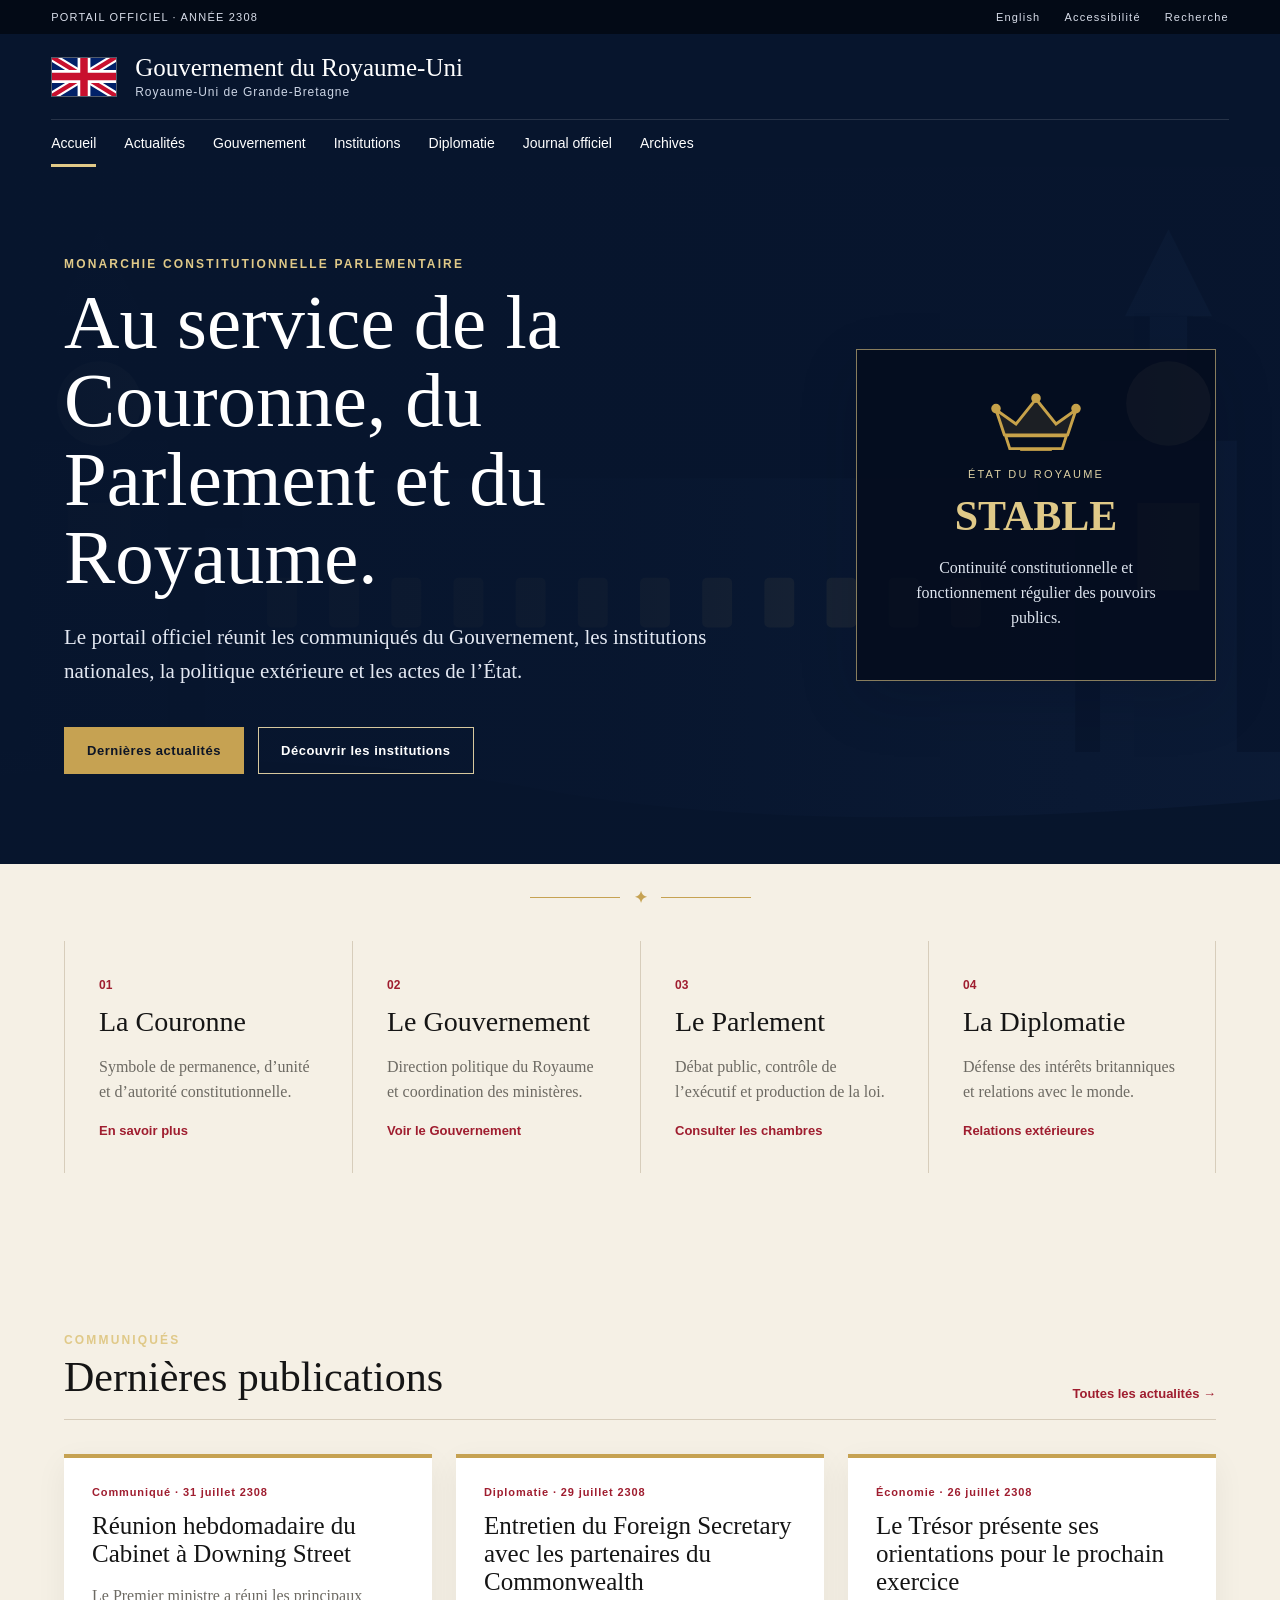
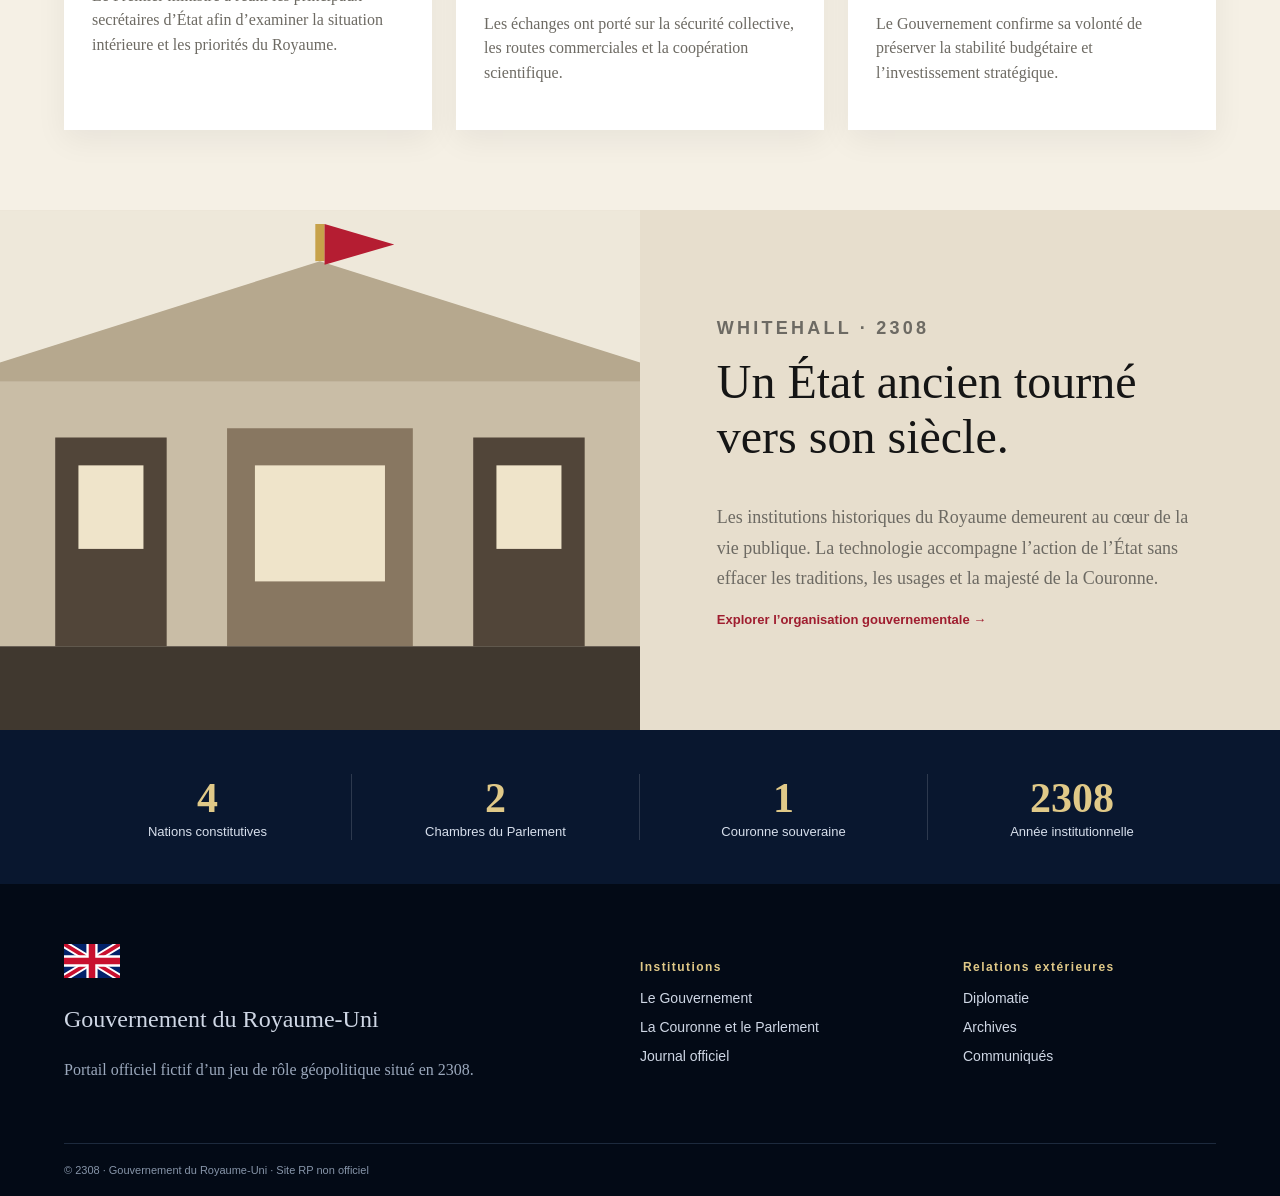
==== commit 449c00cf: "Add files via upload" ====
--- a/index.html
+++ b/index.html
@@ -1,8 +1,7 @@
-<!doctype html><html lang="fr"><head><meta charset="utf-8"><meta name="viewport" content="width=device-width,initial-scale=1"><title>Gouvernement du Royaume-Uni — Accueil</title><meta name="description" content="Portail gouvernemental RP du Royaume-Uni en 2308"><link rel="stylesheet" href="style.css"></head><body>
-<div class="utility-bar">Portail officiel de la Couronne et du Gouvernement · Année 2308</div>
-<header class="site-header"><div class="masthead"><a class="brand" href="index.html"><img src="union-jack.svg" alt="Drapeau du Royaume-Uni"><span><strong>Gouvernement du Royaume-Uni</strong><span>Royaume-Uni de Grande-Bretagne</span></span></a><button class="menu-toggle" aria-label="Ouvrir le menu">☰</button></div><nav class="main-nav"><a class="active" href="index.html">Accueil</a><a href="actualites.html">Actualités</a><a href="gouvernement.html">Gouvernement</a><a href="institutions.html">Institutions</a><a href="diplomatie.html">Diplomatie</a><a href="journal-officiel.html">Journal officiel</a><a href="archives.html">Archives</a></nav></header>
-<main class="container"><section class="hero"><div><p class="eyebrow">Monarchie constitutionnelle parlementaire</p><h1>La Couronne, le Parlement et le Royaume.</h1><p class="lead">Le portail officiel présente les institutions, les travaux du Gouvernement, les relations extérieures et les actes publics du Royaume-Uni de Grande-Bretagne en l’an 2308.</p><div class="actions"><a class="button primary" href="actualites.html">Consulter les actualités</a><a class="button secondary" href="gouvernement.html">Découvrir le Gouvernement</a></div></div><aside class="seal"><div class="crown">♛</div><small>État institutionnel</small><strong>STABLE</strong><p>Continuité de la Couronne et fonctionnement régulier des institutions nationales.</p></aside></section><div class="ornament">✦</div>
-<section class="quick-grid"><article class="quick-card"><h3>La Couronne</h3><p>Symbole de continuité, d’unité et d’autorité constitutionnelle.</p></article><article class="quick-card"><h3>Le Parlement</h3><p>Centre de la représentation nationale et du pouvoir législatif.</p></article><article class="quick-card"><h3>Le Gouvernement</h3><p>Direction politique du Royaume et conduite de l’administration.</p></article><article class="quick-card"><h3>La Diplomatie</h3><p>Défense des intérêts britanniques et coopération internationale.</p></article></section>
-<section class="section"><div class="section-head"><div><p class="eyebrow">Communiqués</p><h2>Dernières publications</h2></div><a href="actualites.html">Voir toutes les publications</a></div><div class="card-grid"><article class="card"><div class="meta"><span class="badge">Cabinet Office</span><time>12 juillet 2308</time></div><h3>Déclaration sur la continuité des institutions</h3><p>Le Gouvernement confirme la pleine activité des administrations royales et parlementaires.</p></article><article class="card"><div class="meta"><span class="badge">Foreign Office</span><time>8 juillet 2308</time></div><h3>Programme de consultations diplomatiques</h3><p>Une nouvelle séquence de rencontres bilatérales sera organisée avec les partenaires du Royaume.</p></article><article class="card"><div class="meta"><span class="badge">Treasury</span><time>2 juillet 2308</time></div><h3>Présentation des orientations budgétaires</h3><p>Le Trésor publie les grandes lignes de la politique financière pour le prochain exercice.</p></article></div></section>
-<section class="split"><article class="feature"><p class="eyebrow">Message de la Couronne</p><h2>Tradition, devoir et souveraineté.</h2><p>Le Royaume demeure attaché à ses usages historiques tout en employant les technologies de son siècle avec retenue et discernement.</p></article><article class="feature gold"><p class="eyebrow">Prochaine étape</p><h2>Administration en version 2.1</h2><p>La prochaine mise à jour ajoutera un espace d’administration, la création d’articles et la gestion du Journal officiel.</p></article></section></main>
-<footer class="site-footer"><div><strong>Gouvernement du Royaume-Uni</strong><p>Portail fictif destiné à un jeu de rôle géopolitique.</p></div><div><p>Version 2.0 · Refonte complète</p><p>Année institutionnelle : 2308</p></div></footer><script src="main.js"></script></body></html>
+<!doctype html><html lang="fr"><head><meta charset="utf-8"><meta name="viewport" content="width=device-width,initial-scale=1"><meta name="description" content="Portail gouvernemental du Royaume-Uni en 2308"><title>Accueil · Gouvernement du Royaume-Uni</title><link rel="stylesheet" href="style.css"><link rel="stylesheet" href="responsive.css"></head><body><div class="utility"><div>PORTAIL OFFICIEL · ANNÉE 2308</div><div><span>English</span><span>Accessibilité</span><span>Recherche</span></div></div>
+<header class="site-header"><a href="index.html" class="brand"><img src="union-jack.svg" alt="Drapeau du Royaume-Uni"><div><strong>Gouvernement du Royaume-Uni</strong><small>Royaume-Uni de Grande-Bretagne</small></div></a><button class="menu-button" aria-label="Ouvrir le menu">Menu</button><nav><a class="active" href="index.html">Accueil</a><a class="" href="actualites.html">Actualités</a><a class="" href="gouvernement.html">Gouvernement</a><a class="" href="institutions.html">Institutions</a><a class="" href="diplomatie.html">Diplomatie</a><a class="" href="journal-officiel.html">Journal officiel</a><a class="" href="archives.html">Archives</a></nav></header><main><section class="hero"><div class="hero-bg"><img src="westminster.svg" alt="Silhouette stylisée du palais de Westminster"></div><div class="hero-inner"><p class="eyebrow">MONARCHIE CONSTITUTIONNELLE PARLEMENTAIRE</p><h1>Au service de la Couronne, du Parlement et du Royaume.</h1><p class="lead">Le portail officiel réunit les communiqués du Gouvernement, les institutions nationales, la politique extérieure et les actes de l’État.</p><div class="actions"><a class="btn gold" href="actualites.html">Dernières actualités</a><a class="btn ghost" href="institutions.html">Découvrir les institutions</a></div></div><aside class="state-card"><img src="royal-crown.svg" alt="Couronne royale"><span>ÉTAT DU ROYAUME</span><strong>STABLE</strong><p>Continuité constitutionnelle et fonctionnement régulier des pouvoirs publics.</p></aside></section>
+<section class="royal-divider"><span></span><b>✦</b><span></span></section>
+<section class="intro-grid"><article><small>01</small><h2>La Couronne</h2><p>Symbole de permanence, d’unité et d’autorité constitutionnelle.</p><a href="institutions.html">En savoir plus</a></article><article><small>02</small><h2>Le Gouvernement</h2><p>Direction politique du Royaume et coordination des ministères.</p><a href="gouvernement.html">Voir le Gouvernement</a></article><article><small>03</small><h2>Le Parlement</h2><p>Débat public, contrôle de l’exécutif et production de la loi.</p><a href="institutions.html">Consulter les chambres</a></article><article><small>04</small><h2>La Diplomatie</h2><p>Défense des intérêts britanniques et relations avec le monde.</p><a href="diplomatie.html">Relations extérieures</a></article></section>
+<section class="section"><div class="section-title"><div><p class="eyebrow">COMMUNIQUÉS</p><h2>Dernières publications</h2></div><a href="actualites.html">Toutes les actualités →</a></div><div id="latest-news" class="news-grid"></div></section>
+<section class="feature-split"><div class="feature-image"><img src="whitehall.svg" alt="Illustration de Whitehall"></div><div class="feature-copy"><p class="eyebrow">WHITEHALL · 2308</p><h2>Un État ancien tourné vers son siècle.</h2><p>Les institutions historiques du Royaume demeurent au cœur de la vie publique. La technologie accompagne l’action de l’État sans effacer les traditions, les usages et la majesté de la Couronne.</p><a class="text-link" href="gouvernement.html">Explorer l’organisation gouvernementale →</a></div></section>
+<section class="numbers"><div><strong>4</strong><span>Nations constitutives</span></div><div><strong>2</strong><span>Chambres du Parlement</span></div><div><strong>1</strong><span>Couronne souveraine</span></div><div><strong>2308</strong><span>Année institutionnelle</span></div></section></main><footer><div class="footer-grid"><div><img src="union-jack.svg" alt=""><h3>Gouvernement du Royaume-Uni</h3><p>Portail officiel fictif d’un jeu de rôle géopolitique situé en 2308.</p></div><div><h4>Institutions</h4><a href="gouvernement.html">Le Gouvernement</a><a href="institutions.html">La Couronne et le Parlement</a><a href="journal-officiel.html">Journal officiel</a></div><div><h4>Relations extérieures</h4><a href="diplomatie.html">Diplomatie</a><a href="archives.html">Archives</a><a href="actualites.html">Communiqués</a></div></div><div class="footer-bottom">© 2308 · Gouvernement du Royaume-Uni · Site RP non officiel</div></footer><script src="news-data.js"></script><script src="official-data.js"></script><script src="main.js"></script></body></html>
--- a/style.css
+++ b/style.css
@@ -1 +1,2 @@
-:root{--navy:#071a33;--navy-2:#0e294c;--red:#8d1f2d;--gold:#b99a55;--gold-soft:#d7c28c;--ivory:#f4f0e7;--paper:#fffdf8;--ink:#211e19;--muted:#6f695f;--line:#d7cebc;--shadow:0 18px 45px rgba(18,14,8,.12)}*{box-sizing:border-box}html{scroll-behavior:smooth}body{margin:0;background:var(--ivory);color:var(--ink);font-family:Georgia,'Times New Roman',serif}a{color:inherit;text-decoration:none}img{max-width:100%;display:block}.utility-bar{background:#030b16;color:#d8cfba;padding:7px 5vw;text-align:center;font:600 .68rem/1.2 Arial,sans-serif;letter-spacing:.15em;text-transform:uppercase}.site-header{position:sticky;top:0;z-index:1000;background:var(--navy);color:#fff;border-bottom:4px solid var(--gold);box-shadow:0 6px 22px rgba(0,0,0,.24)}.masthead{display:flex;align-items:center;justify-content:space-between;padding:17px 5vw}.brand{display:flex;align-items:center;gap:15px}.brand img{width:64px;border:1px solid rgba(255,255,255,.5);box-shadow:0 3px 12px rgba(0,0,0,.35)}.brand strong{display:block;font-size:1.55rem}.brand span{display:block;margin-top:3px;color:#cbd5e1;font:600 .66rem Arial,sans-serif;letter-spacing:.12em;text-transform:uppercase}.menu-toggle{display:none;background:none;border:1px solid rgba(255,255,255,.35);color:#fff;padding:8px 11px;font-size:1.2rem}.main-nav{display:flex;padding:0 5vw;border-top:1px solid rgba(255,255,255,.12)}.main-nav a{padding:13px 16px;font:600 .87rem Arial,sans-serif;color:#e8edf3;border-bottom:3px solid transparent}.main-nav a:hover,.main-nav a.active{background:rgba(255,255,255,.06);border-color:var(--gold-soft)}.container{width:min(1380px,92%);margin:auto}.hero{min-height:600px;display:grid;grid-template-columns:1.25fr .75fr;gap:64px;align-items:center;padding:72px 0;background:radial-gradient(circle at 82% 32%,rgba(185,154,85,.12),transparent 30%)}.eyebrow{font:700 .72rem Arial,sans-serif;letter-spacing:.16em;text-transform:uppercase;color:var(--red)}h1,h2,h3{font-weight:700}.hero h1{font-size:clamp(3rem,6vw,5.9rem);line-height:.96;margin:.16em 0}.lead{font-size:1.14rem;line-height:1.75;color:var(--muted);max-width:760px}.actions{display:flex;gap:12px;flex-wrap:wrap;margin-top:27px}.button{display:inline-block;padding:12px 18px;border:1px solid var(--navy);font:700 .86rem Arial,sans-serif}.button.primary{background:var(--gold);border-color:var(--gold);color:#1b160e}.button.primary:hover{background:var(--gold-soft)}.button.secondary:hover{background:var(--navy);color:#fff}.seal{background:var(--navy);color:#fff;border:1px solid var(--gold);padding:50px 38px;text-align:center;position:relative;box-shadow:var(--shadow)}.seal:before,.seal:after{content:"";position:absolute;inset:10px;border:1px solid rgba(215,194,140,.45)}.seal:after{inset:17px}.seal .crown{font-size:3.9rem;color:var(--gold-soft)}.seal small{display:block;font:600 .7rem Arial,sans-serif;letter-spacing:.16em;color:#cad4df}.seal strong{display:block;margin:.12em 0;font-size:3rem;color:var(--gold-soft)}.seal p{color:#cad4df;line-height:1.6}.ornament{display:flex;align-items:center;justify-content:center;gap:14px;color:var(--gold);height:44px}.ornament:before,.ornament:after{content:"";height:1px;background:var(--gold);width:35%}.quick-grid,.card-grid,.stats-grid{display:grid;gap:18px}.quick-grid{grid-template-columns:repeat(4,1fr)}.quick-card,.card,.stat,.feature{background:var(--paper);border:1px solid var(--line);box-shadow:0 8px 24px rgba(27,20,9,.06)}.quick-card{padding:24px;border-top:3px solid var(--navy)}.quick-card h3{font-size:1.35rem;margin:.1em 0}.quick-card p,.card p,.feature p{color:var(--muted);line-height:1.6}.section{padding:78px 0}.section-head{display:flex;justify-content:space-between;align-items:end;gap:25px;margin-bottom:24px}.section-head h2,.page-hero h1{font-size:clamp(2.6rem,5vw,4.7rem);line-height:1;margin:.12em 0}.section-head a{font:700 .85rem Arial,sans-serif;color:var(--red)}.card-grid{grid-template-columns:repeat(3,1fr)}.card{padding:28px;border-top:4px solid var(--navy)}.card .meta{display:flex;justify-content:space-between;gap:12px;color:var(--muted);font:600 .75rem Arial,sans-serif}.card h3{font-size:1.65rem;margin:.55em 0}.badge{color:var(--red);font:700 .68rem Arial,sans-serif;letter-spacing:.12em;text-transform:uppercase}.split{display:grid;grid-template-columns:1fr 1fr;gap:22px}.feature{padding:36px}.feature.gold{border-top:4px solid var(--gold)}.page-hero{padding:68px 0 38px;max-width:1000px}.page-hero p{font-size:1.08rem;line-height:1.7;color:var(--muted)}.institution-grid{display:grid;grid-template-columns:repeat(3,1fr);gap:20px}.institution{background:var(--paper);border:1px solid var(--line);padding:34px;min-height:250px}.institution .number{font-size:3rem;color:var(--gold)}.institution h2{font-size:1.9rem;margin:.35em 0}.institution p{color:var(--muted);line-height:1.65}.directory{display:grid;grid-template-columns:repeat(2,1fr);gap:16px}.directory article{background:var(--paper);border:1px solid var(--line);padding:25px}.directory h3{margin:.1em 0;font-size:1.45rem}.directory p{margin:.5em 0;color:var(--muted)}.notice{background:#eee6d6;border-left:5px solid var(--gold);padding:22px 24px;color:#4c4438}.stats-grid{grid-template-columns:repeat(4,1fr)}.stat{padding:24px}.stat strong{font-size:2.1rem;color:var(--navy)}.stat span{display:block;margin-top:5px;color:var(--muted);font:600 .75rem Arial,sans-serif;text-transform:uppercase;letter-spacing:.08em}.timeline{border-left:2px solid var(--gold);padding-left:27px;display:grid;gap:22px}.timeline article{position:relative;background:var(--paper);border:1px solid var(--line);padding:22px}.timeline article:before{content:"";position:absolute;left:-35px;top:28px;width:12px;height:12px;border-radius:50%;background:var(--gold);border:3px solid var(--ivory)}.site-footer{margin-top:80px;background:#030b16;color:#c3ccd6;border-top:4px solid var(--gold);padding:38px 5vw;display:flex;justify-content:space-between;gap:30px}.site-footer strong{font-size:1.25rem}.site-footer p{margin:.4em 0;font:400 .84rem Arial,sans-serif}.placeholder{background:var(--paper);border:1px dashed var(--line);padding:55px;text-align:center;color:var(--muted)}@media(max-width:900px){.hero,.split{grid-template-columns:1fr}.quick-grid,.card-grid,.institution-grid,.stats-grid{grid-template-columns:1fr 1fr}.main-nav{display:none;flex-direction:column}.main-nav.open{display:flex}.menu-toggle{display:block}}@media(max-width:620px){.container{width:94%}.utility-bar{display:none}.brand img{width:48px}.brand strong{font-size:1.2rem}.quick-grid,.card-grid,.institution-grid,.stats-grid,.directory{grid-template-columns:1fr}.hero{padding:44px 0;min-height:auto}.site-footer{flex-direction:column}.section-head{align-items:start;flex-direction:column}}
+
+:root{--navy:#07152d;--navy2:#10254a;--ink:#151515;--paper:#f5f0e5;--cream:#ece3d1;--gold:#c6a252;--gold2:#e0c988;--red:#9f1d2f;--muted:#6d6a63;--line:#d7cdbb;--white:#fff;--shadow:0 20px 55px rgba(3,12,29,.15)}*{box-sizing:border-box}html{scroll-behavior:smooth}body{margin:0;color:var(--ink);background:var(--paper);font-family:Georgia,'Times New Roman',serif}a{color:inherit}.utility{height:34px;background:#030a16;color:#d9deea;display:flex;align-items:center;justify-content:space-between;padding:0 max(4vw,32px);font:11px Arial,sans-serif;letter-spacing:.11em}.utility div:last-child{display:flex;gap:24px}.site-header{background:var(--navy);color:white;padding:20px max(4vw,32px) 0;position:relative;z-index:5}.brand{display:flex;align-items:center;gap:18px;text-decoration:none;width:max-content}.brand img{width:66px;height:40px;object-fit:cover;border:1px solid rgba(255,255,255,.3)}.brand strong{display:block;font-size:25px;font-weight:500}.brand small{display:block;margin-top:3px;color:#cbd4e4;font:12px Arial,sans-serif;letter-spacing:.08em}.site-header nav{display:flex;gap:28px;margin-top:20px;border-top:1px solid rgba(255,255,255,.13)}.site-header nav a{padding:15px 0 13px;text-decoration:none;font:14px Arial,sans-serif;border-bottom:3px solid transparent}.site-header nav a:hover,.site-header nav a.active{border-color:var(--gold2);color:#fff}.menu-button{display:none}main{min-height:60vh}.hero{min-height:660px;background:var(--navy);color:white;position:relative;overflow:hidden;padding:90px max(5vw,50px);display:grid;grid-template-columns:minmax(0,1.4fr) 360px;align-items:center;gap:70px}.hero-bg{position:absolute;inset:0;opacity:.42}.hero-bg img{width:100%;height:100%;object-fit:cover}.hero:after{content:"";position:absolute;inset:0;background:linear-gradient(90deg,rgba(7,21,45,.98) 0%,rgba(7,21,45,.86) 48%,rgba(7,21,45,.35) 100%)}.hero-inner,.state-card{position:relative;z-index:1}.hero h1,.page-hero h1{font-size:clamp(46px,6vw,82px);line-height:1.02;font-weight:500;margin:13px 0 24px;max-width:950px}.lead{font-size:21px;line-height:1.6;max-width:760px;color:#e3e8f2}.eyebrow{margin:0;color:var(--gold2);font:700 12px Arial,sans-serif;letter-spacing:.18em}.actions{display:flex;gap:14px;margin-top:38px}.btn{display:inline-block;padding:15px 22px;text-decoration:none;font:700 13px Arial,sans-serif;letter-spacing:.04em;border:1px solid transparent}.btn.gold{background:var(--gold);color:#0d1526}.btn.ghost{border-color:#d7c89e;color:#fff}.btn.dark{background:var(--navy);color:#fff}.state-card{background:rgba(4,12,28,.83);border:1px solid rgba(224,201,136,.6);padding:34px;text-align:center;box-shadow:var(--shadow)}.state-card img{width:100px;height:80px}.state-card span{display:block;font:11px Arial,sans-serif;letter-spacing:.2em;color:#ddd0a4}.state-card strong{display:block;font-size:42px;color:var(--gold2);margin:12px 0}.state-card p{line-height:1.55;color:#dfe5ef}.royal-divider{display:flex;align-items:center;justify-content:center;gap:14px;padding:24px 5vw}.royal-divider span{width:90px;height:1px;background:var(--gold)}.royal-divider b{color:var(--gold)}.intro-grid{display:grid;grid-template-columns:repeat(4,1fr);max-width:1400px;margin:auto;padding:10px 5vw 80px}.intro-grid article{padding:34px;border-left:1px solid var(--line)}.intro-grid article:last-child{border-right:1px solid var(--line)}.intro-grid small{font:700 12px Arial,sans-serif;color:var(--red)}.intro-grid h2{font-size:28px;font-weight:500;margin:13px 0}.intro-grid p{line-height:1.6;color:var(--muted)}.intro-grid a,.text-link{color:var(--red);font:700 13px Arial,sans-serif;text-decoration:none}.section{padding:80px max(5vw,50px);max-width:1500px;margin:auto}.section-title{display:flex;justify-content:space-between;align-items:end;margin-bottom:34px;border-bottom:1px solid var(--line);padding-bottom:18px}.section-title h2{font-size:42px;font-weight:500;margin:6px 0 0}.section-title>a{font:700 13px Arial,sans-serif;color:var(--red);text-decoration:none}.news-grid{display:grid;grid-template-columns:repeat(3,1fr);gap:24px}.news-card{background:white;border-top:4px solid var(--gold);padding:28px;box-shadow:0 10px 30px rgba(14,20,31,.06)}.news-card .meta{font:700 11px Arial,sans-serif;color:var(--red);letter-spacing:.08em}.news-card h3{font-size:25px;font-weight:500;margin:14px 0}.news-card p{color:var(--muted);line-height:1.55}.feature-split{display:grid;grid-template-columns:1fr 1fr;min-height:520px;background:#e7decd}.feature-split.reverse{direction:rtl}.feature-split.reverse>*{direction:ltr}.feature-image img{width:100%;height:100%;object-fit:cover}.feature-copy{padding:80px max(6vw,60px);display:flex;justify-content:center;flex-direction:column}.feature-copy h2{font-size:48px;font-weight:500;margin:10px 0 20px}.feature-copy p{font-size:18px;color:var(--muted);line-height:1.7}.numbers{background:#09172f;color:white;display:grid;grid-template-columns:repeat(4,1fr);padding:44px max(5vw,50px)}.numbers div{text-align:center;border-right:1px solid rgba(255,255,255,.15)}.numbers div:last-child{border:0}.numbers strong{display:block;color:var(--gold2);font-size:42px}.numbers span{font:13px Arial,sans-serif;color:#d7dfec}.page-hero{padding:85px max(5vw,50px);background:var(--navy);color:white}.page-hero>p:not(.eyebrow){font-size:20px;max-width:800px;color:#d9e1ee;line-height:1.6}.page-hero.with-image{display:grid;grid-template-columns:1.15fr .85fr;gap:50px;align-items:center}.page-hero.with-image img{width:100%;max-height:340px;object-fit:cover;border:1px solid rgba(255,255,255,.2)}.filter-bar{display:flex;gap:22px;padding:28px max(5vw,50px);background:#e7decd;border-bottom:1px solid var(--line)}.filter-bar label{font:700 12px Arial,sans-serif;letter-spacing:.06em;flex:1}.filter-bar input,.filter-bar select{display:block;width:100%;margin-top:8px;padding:13px;border:1px solid #bfb39e;background:white;font:15px Arial,sans-serif}.news-list,.official-list{padding:60px max(5vw,50px);max-width:1300px;margin:auto}.news-list article,.official-list article{padding:30px 0;border-bottom:1px solid var(--line);display:grid;grid-template-columns:180px 1fr;gap:35px}.news-list .date,.official-list .ref{font:700 12px Arial,sans-serif;color:var(--red)}.news-list h2,.official-list h2{font-size:32px;font-weight:500;margin:0 0 10px}.news-list p,.official-list p{color:var(--muted);line-height:1.6}.profile-lead{display:grid;grid-template-columns:260px 1fr;gap:50px;align-items:center;padding:70px max(5vw,50px);max-width:1200px;margin:auto}.portrait-placeholder{height:310px;background:linear-gradient(145deg,#0c1d3b,#1c3763);color:var(--gold2);display:flex;align-items:center;justify-content:center;font-size:84px;border:7px solid white;outline:1px solid var(--gold);box-shadow:var(--shadow)}.profile-lead h2{font-size:48px;font-weight:500;margin:8px 0}.profile-lead p{font-size:18px;line-height:1.7;color:var(--muted)}.ministry-grid,.policy-grid,.archive-grid{display:grid;grid-template-columns:repeat(3,1fr);gap:22px}.ministry-grid article,.policy-grid article,.archive-grid article{background:white;padding:30px;border:1px solid var(--line)}.ministry-grid span,.archive-grid span{font:700 11px Arial,sans-serif;color:var(--red);letter-spacing:.1em}.ministry-grid h3,.policy-grid h2,.archive-grid h2{font-size:25px;font-weight:500;margin:12px 0}.ministry-grid p,.policy-grid p,.archive-grid p{color:var(--muted);line-height:1.55}.institution-columns{display:grid;grid-template-columns:repeat(3,1fr);gap:1px;background:var(--line);margin:0}.institution-columns article{background:var(--paper);padding:60px max(4vw,40px)}.institution-columns b{font-size:52px;color:var(--gold);font-weight:500}.institution-columns h2{font-size:32px;font-weight:500}.institution-columns p{line-height:1.65;color:var(--muted)}.policy-grid,.archive-grid{padding:70px max(5vw,50px)}footer{background:#030a16;color:#cfd7e5;padding:60px max(5vw,50px) 0}.footer-grid{display:grid;grid-template-columns:2fr 1fr 1fr;gap:70px}.footer-grid img{width:56px}.footer-grid h3{font-weight:500;font-size:24px}.footer-grid h4{color:var(--gold2);font:700 12px Arial,sans-serif;letter-spacing:.12em}.footer-grid a{display:block;text-decoration:none;margin:13px 0;font:14px Arial,sans-serif}.footer-grid p{color:#9ba8bc;line-height:1.6}.footer-bottom{border-top:1px solid #1d2a3d;margin-top:45px;padding:20px 0;font:11px Arial,sans-serif;color:#8795a9}
--- a/responsive.css
+++ b/responsive.css
@@ -0,0 +1 @@
+@media(max-width:950px){.utility{display:none}.site-header{padding-bottom:14px}.menu-button{display:block;position:absolute;right:24px;top:24px;background:none;color:#fff;border:1px solid #68748a;padding:9px 12px}.site-header nav{display:none;flex-direction:column;gap:0;padding-bottom:10px}.site-header nav.open{display:flex}.hero{grid-template-columns:1fr;padding-top:70px}.state-card{max-width:460px}.intro-grid{grid-template-columns:repeat(2,1fr)}.news-grid,.ministry-grid,.policy-grid,.archive-grid{grid-template-columns:repeat(2,1fr)}.feature-split,.page-hero.with-image{grid-template-columns:1fr}.feature-image{min-height:320px}.numbers{grid-template-columns:repeat(2,1fr);gap:25px}.institution-columns{grid-template-columns:1fr}.footer-grid{grid-template-columns:1fr 1fr}.footer-grid>div:first-child{grid-column:1/-1}}@media(max-width:620px){.brand strong{font-size:19px}.brand img{width:52px}.hero{padding:55px 22px;min-height:auto}.hero h1,.page-hero h1{font-size:42px}.actions{flex-direction:column}.intro-grid,.news-grid,.ministry-grid,.policy-grid,.archive-grid{grid-template-columns:1fr}.intro-grid article:last-child{border-right:0}.section,.page-hero,.news-list,.official-list,.policy-grid,.archive-grid{padding-left:22px;padding-right:22px}.section-title{align-items:start;gap:20px;flex-direction:column}.feature-copy{padding:55px 24px}.feature-copy h2{font-size:38px}.numbers{grid-template-columns:1fr}.numbers div{border-right:0;border-bottom:1px solid rgba(255,255,255,.15);padding:20px}.profile-lead{grid-template-columns:1fr;padding:55px 22px}.portrait-placeholder{max-width:260px}.filter-bar{flex-direction:column;padding:22px}.news-list article,.official-list article{grid-template-columns:1fr;gap:10px}.footer-grid{grid-template-columns:1fr}.footer-grid>div:first-child{grid-column:auto}}
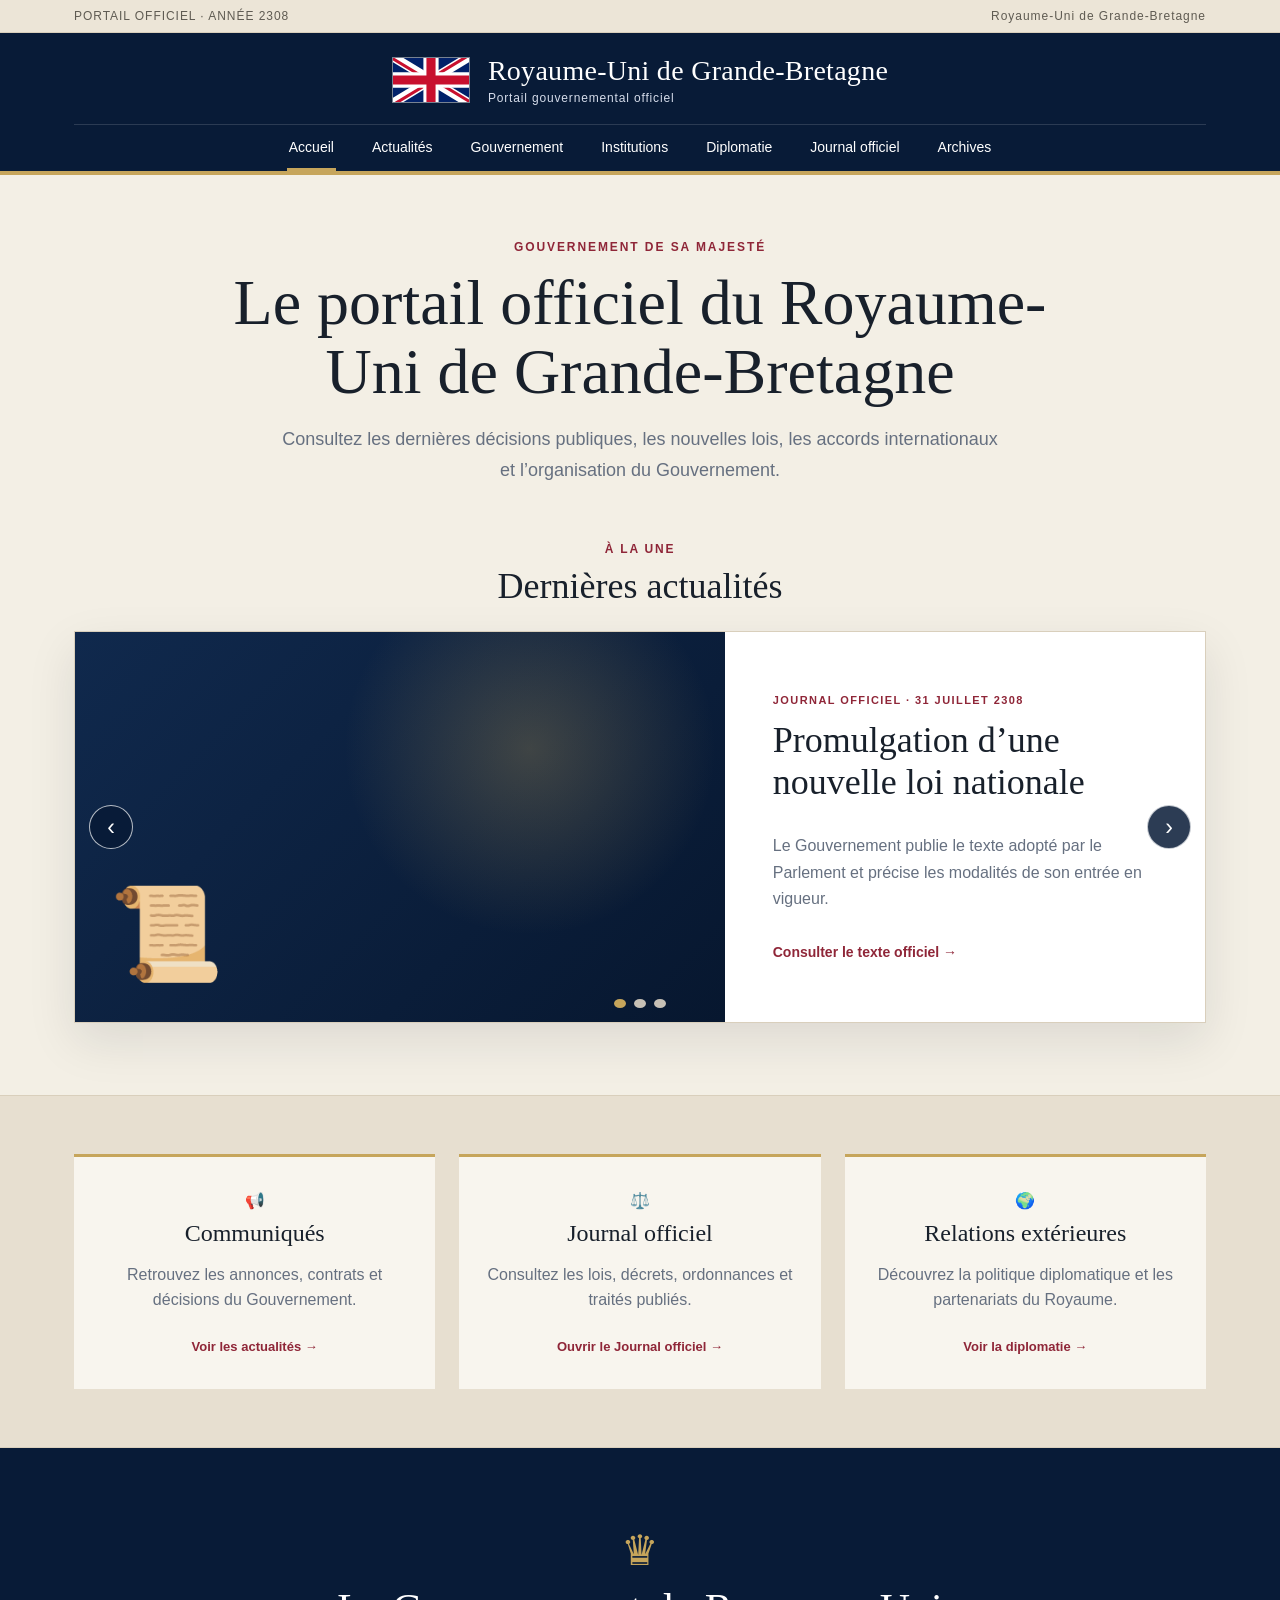
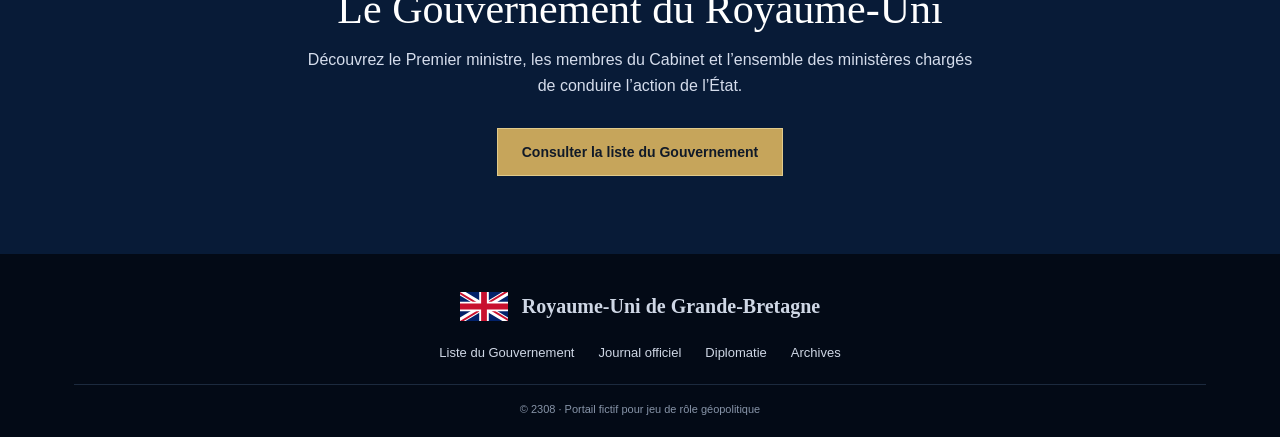
==== commit 42a945a1: "Add files via upload" ====
--- a/index.html
+++ b/index.html
@@ -1,7 +1 @@
-<!doctype html><html lang="fr"><head><meta charset="utf-8"><meta name="viewport" content="width=device-width,initial-scale=1"><meta name="description" content="Portail gouvernemental du Royaume-Uni en 2308"><title>Accueil · Gouvernement du Royaume-Uni</title><link rel="stylesheet" href="style.css"><link rel="stylesheet" href="responsive.css"></head><body><div class="utility"><div>PORTAIL OFFICIEL · ANNÉE 2308</div><div><span>English</span><span>Accessibilité</span><span>Recherche</span></div></div>
-<header class="site-header"><a href="index.html" class="brand"><img src="union-jack.svg" alt="Drapeau du Royaume-Uni"><div><strong>Gouvernement du Royaume-Uni</strong><small>Royaume-Uni de Grande-Bretagne</small></div></a><button class="menu-button" aria-label="Ouvrir le menu">Menu</button><nav><a class="active" href="index.html">Accueil</a><a class="" href="actualites.html">Actualités</a><a class="" href="gouvernement.html">Gouvernement</a><a class="" href="institutions.html">Institutions</a><a class="" href="diplomatie.html">Diplomatie</a><a class="" href="journal-officiel.html">Journal officiel</a><a class="" href="archives.html">Archives</a></nav></header><main><section class="hero"><div class="hero-bg"><img src="westminster.svg" alt="Silhouette stylisée du palais de Westminster"></div><div class="hero-inner"><p class="eyebrow">MONARCHIE CONSTITUTIONNELLE PARLEMENTAIRE</p><h1>Au service de la Couronne, du Parlement et du Royaume.</h1><p class="lead">Le portail officiel réunit les communiqués du Gouvernement, les institutions nationales, la politique extérieure et les actes de l’État.</p><div class="actions"><a class="btn gold" href="actualites.html">Dernières actualités</a><a class="btn ghost" href="institutions.html">Découvrir les institutions</a></div></div><aside class="state-card"><img src="royal-crown.svg" alt="Couronne royale"><span>ÉTAT DU ROYAUME</span><strong>STABLE</strong><p>Continuité constitutionnelle et fonctionnement régulier des pouvoirs publics.</p></aside></section>
-<section class="royal-divider"><span></span><b>✦</b><span></span></section>
-<section class="intro-grid"><article><small>01</small><h2>La Couronne</h2><p>Symbole de permanence, d’unité et d’autorité constitutionnelle.</p><a href="institutions.html">En savoir plus</a></article><article><small>02</small><h2>Le Gouvernement</h2><p>Direction politique du Royaume et coordination des ministères.</p><a href="gouvernement.html">Voir le Gouvernement</a></article><article><small>03</small><h2>Le Parlement</h2><p>Débat public, contrôle de l’exécutif et production de la loi.</p><a href="institutions.html">Consulter les chambres</a></article><article><small>04</small><h2>La Diplomatie</h2><p>Défense des intérêts britanniques et relations avec le monde.</p><a href="diplomatie.html">Relations extérieures</a></article></section>
-<section class="section"><div class="section-title"><div><p class="eyebrow">COMMUNIQUÉS</p><h2>Dernières publications</h2></div><a href="actualites.html">Toutes les actualités →</a></div><div id="latest-news" class="news-grid"></div></section>
-<section class="feature-split"><div class="feature-image"><img src="whitehall.svg" alt="Illustration de Whitehall"></div><div class="feature-copy"><p class="eyebrow">WHITEHALL · 2308</p><h2>Un État ancien tourné vers son siècle.</h2><p>Les institutions historiques du Royaume demeurent au cœur de la vie publique. La technologie accompagne l’action de l’État sans effacer les traditions, les usages et la majesté de la Couronne.</p><a class="text-link" href="gouvernement.html">Explorer l’organisation gouvernementale →</a></div></section>
-<section class="numbers"><div><strong>4</strong><span>Nations constitutives</span></div><div><strong>2</strong><span>Chambres du Parlement</span></div><div><strong>1</strong><span>Couronne souveraine</span></div><div><strong>2308</strong><span>Année institutionnelle</span></div></section></main><footer><div class="footer-grid"><div><img src="union-jack.svg" alt=""><h3>Gouvernement du Royaume-Uni</h3><p>Portail officiel fictif d’un jeu de rôle géopolitique situé en 2308.</p></div><div><h4>Institutions</h4><a href="gouvernement.html">Le Gouvernement</a><a href="institutions.html">La Couronne et le Parlement</a><a href="journal-officiel.html">Journal officiel</a></div><div><h4>Relations extérieures</h4><a href="diplomatie.html">Diplomatie</a><a href="archives.html">Archives</a><a href="actualites.html">Communiqués</a></div></div><div class="footer-bottom">© 2308 · Gouvernement du Royaume-Uni · Site RP non officiel</div></footer><script src="news-data.js"></script><script src="official-data.js"></script><script src="main.js"></script></body></html>+<!doctype html><html lang="fr"><head><meta charset="utf-8"><meta name="viewport" content="width=device-width,initial-scale=1"><title>Accueil · Royaume-Uni de Grande-Bretagne</title><link rel="stylesheet" href="style.css"></head><body><div class="topbar"><div class="topbar-inner"><span>PORTAIL OFFICIEL · ANNÉE 2308</span><span>Royaume-Uni de Grande-Bretagne</span></div></div><header class="site-header"><div class="header-inner"><a class="brand-row" href="index.html"><img src="union-jack.svg" alt="Drapeau du Royaume-Uni"><div class="brand-copy"><strong>Royaume-Uni de Grande-Bretagne</strong><small>Portail gouvernemental officiel</small></div></a><button class="menu-btn" aria-expanded="false">Menu</button><nav class="main-nav"><a class="active" href="index.html">Accueil</a><a class="" href="actualites.html">Actualités</a><a class="" href="gouvernement.html">Gouvernement</a><a class="" href="institutions.html">Institutions</a><a class="" href="diplomatie.html">Diplomatie</a><a class="" href="journal-officiel.html">Journal officiel</a><a class="" href="archives.html">Archives</a></nav></div></header><main><section class="welcome"><div class="kicker">GOUVERNEMENT DE SA MAJESTÉ</div><h1>Le portail officiel du Royaume-Uni de Grande-Bretagne</h1><p>Consultez les dernières décisions publiques, les nouvelles lois, les accords internationaux et l’organisation du Gouvernement.</p></section><section class="carousel-wrap"><div class="section-head"><span>À LA UNE</span><h2>Dernières actualités</h2></div><div class="carousel"><button class="carousel-btn prev" aria-label="Actualité précédente">‹</button><div class="slides"><article class="slide"><div class="slide-visual"><div class="slide-icon">📜</div></div><div class="slide-content"><div class="meta">JOURNAL OFFICIEL · 31 JUILLET 2308</div><h3>Promulgation d’une nouvelle loi nationale</h3><p>Le Gouvernement publie le texte adopté par le Parlement et précise les modalités de son entrée en vigueur.</p><a href="journal-officiel.html">Consulter le texte officiel →</a></div></article><article class="slide"><div class="slide-visual"><div class="slide-icon">🤝</div></div><div class="slide-content"><div class="meta">DIPLOMATIE · COMMUNIQUÉ</div><h3>Signature d’un nouvel accord international</h3><p>Le Royaume-Uni renforce ses relations extérieures par un accord stratégique portant sur la coopération et la sécurité.</p><a href="diplomatie.html">Lire le communiqué →</a></div></article><article class="slide"><div class="slide-visual"><div class="slide-icon">🏛️</div></div><div class="slide-content"><div class="meta">GOUVERNEMENT · WHITEHALL</div><h3>Présentation des priorités gouvernementales</h3><p>Le Premier ministre expose les orientations retenues pour l’année politique et le travail des ministères.</p><a href="gouvernement.html">Découvrir le Gouvernement →</a></div></article></div><button class="carousel-btn next" aria-label="Actualité suivante">›</button><div class="dots"><button class="dot active" aria-label="Actualité 1"></button><button class="dot" aria-label="Actualité 2"></button><button class="dot" aria-label="Actualité 3"></button></div></div></section><section class="quick-links"><div class="quick-inner"><article class="quick-card"><div>📢</div><h3>Communiqués</h3><p>Retrouvez les annonces, contrats et décisions du Gouvernement.</p><a href="actualites.html">Voir les actualités →</a></article><article class="quick-card"><div>⚖️</div><h3>Journal officiel</h3><p>Consultez les lois, décrets, ordonnances et traités publiés.</p><a href="journal-officiel.html">Ouvrir le Journal officiel →</a></article><article class="quick-card"><div>🌍</div><h3>Relations extérieures</h3><p>Découvrez la politique diplomatique et les partenariats du Royaume.</p><a href="diplomatie.html">Voir la diplomatie →</a></article></div></section><section class="government-cta"><div class="crown">♛</div><h2>Le Gouvernement du Royaume-Uni</h2><p>Découvrez le Premier ministre, les membres du Cabinet et l’ensemble des ministères chargés de conduire l’action de l’État.</p><a class="primary-btn" href="gouvernement.html">Consulter la liste du Gouvernement</a></section></main><footer class="footer"><div class="footer-inner"><div class="footer-brand"><img src="union-jack.svg" alt=""><strong>Royaume-Uni de Grande-Bretagne</strong></div><div class="footer-links"><a href="gouvernement.html">Liste du Gouvernement</a><a href="journal-officiel.html">Journal officiel</a><a href="diplomatie.html">Diplomatie</a><a href="archives.html">Archives</a></div><div class="copyright">© 2308 · Portail fictif pour jeu de rôle géopolitique</div></div></footer><script src="main.js"></script></body></html>
--- a/style.css
+++ b/style.css
@@ -1,2 +1 @@
-
-:root{--navy:#07152d;--navy2:#10254a;--ink:#151515;--paper:#f5f0e5;--cream:#ece3d1;--gold:#c6a252;--gold2:#e0c988;--red:#9f1d2f;--muted:#6d6a63;--line:#d7cdbb;--white:#fff;--shadow:0 20px 55px rgba(3,12,29,.15)}*{box-sizing:border-box}html{scroll-behavior:smooth}body{margin:0;color:var(--ink);background:var(--paper);font-family:Georgia,'Times New Roman',serif}a{color:inherit}.utility{height:34px;background:#030a16;color:#d9deea;display:flex;align-items:center;justify-content:space-between;padding:0 max(4vw,32px);font:11px Arial,sans-serif;letter-spacing:.11em}.utility div:last-child{display:flex;gap:24px}.site-header{background:var(--navy);color:white;padding:20px max(4vw,32px) 0;position:relative;z-index:5}.brand{display:flex;align-items:center;gap:18px;text-decoration:none;width:max-content}.brand img{width:66px;height:40px;object-fit:cover;border:1px solid rgba(255,255,255,.3)}.brand strong{display:block;font-size:25px;font-weight:500}.brand small{display:block;margin-top:3px;color:#cbd4e4;font:12px Arial,sans-serif;letter-spacing:.08em}.site-header nav{display:flex;gap:28px;margin-top:20px;border-top:1px solid rgba(255,255,255,.13)}.site-header nav a{padding:15px 0 13px;text-decoration:none;font:14px Arial,sans-serif;border-bottom:3px solid transparent}.site-header nav a:hover,.site-header nav a.active{border-color:var(--gold2);color:#fff}.menu-button{display:none}main{min-height:60vh}.hero{min-height:660px;background:var(--navy);color:white;position:relative;overflow:hidden;padding:90px max(5vw,50px);display:grid;grid-template-columns:minmax(0,1.4fr) 360px;align-items:center;gap:70px}.hero-bg{position:absolute;inset:0;opacity:.42}.hero-bg img{width:100%;height:100%;object-fit:cover}.hero:after{content:"";position:absolute;inset:0;background:linear-gradient(90deg,rgba(7,21,45,.98) 0%,rgba(7,21,45,.86) 48%,rgba(7,21,45,.35) 100%)}.hero-inner,.state-card{position:relative;z-index:1}.hero h1,.page-hero h1{font-size:clamp(46px,6vw,82px);line-height:1.02;font-weight:500;margin:13px 0 24px;max-width:950px}.lead{font-size:21px;line-height:1.6;max-width:760px;color:#e3e8f2}.eyebrow{margin:0;color:var(--gold2);font:700 12px Arial,sans-serif;letter-spacing:.18em}.actions{display:flex;gap:14px;margin-top:38px}.btn{display:inline-block;padding:15px 22px;text-decoration:none;font:700 13px Arial,sans-serif;letter-spacing:.04em;border:1px solid transparent}.btn.gold{background:var(--gold);color:#0d1526}.btn.ghost{border-color:#d7c89e;color:#fff}.btn.dark{background:var(--navy);color:#fff}.state-card{background:rgba(4,12,28,.83);border:1px solid rgba(224,201,136,.6);padding:34px;text-align:center;box-shadow:var(--shadow)}.state-card img{width:100px;height:80px}.state-card span{display:block;font:11px Arial,sans-serif;letter-spacing:.2em;color:#ddd0a4}.state-card strong{display:block;font-size:42px;color:var(--gold2);margin:12px 0}.state-card p{line-height:1.55;color:#dfe5ef}.royal-divider{display:flex;align-items:center;justify-content:center;gap:14px;padding:24px 5vw}.royal-divider span{width:90px;height:1px;background:var(--gold)}.royal-divider b{color:var(--gold)}.intro-grid{display:grid;grid-template-columns:repeat(4,1fr);max-width:1400px;margin:auto;padding:10px 5vw 80px}.intro-grid article{padding:34px;border-left:1px solid var(--line)}.intro-grid article:last-child{border-right:1px solid var(--line)}.intro-grid small{font:700 12px Arial,sans-serif;color:var(--red)}.intro-grid h2{font-size:28px;font-weight:500;margin:13px 0}.intro-grid p{line-height:1.6;color:var(--muted)}.intro-grid a,.text-link{color:var(--red);font:700 13px Arial,sans-serif;text-decoration:none}.section{padding:80px max(5vw,50px);max-width:1500px;margin:auto}.section-title{display:flex;justify-content:space-between;align-items:end;margin-bottom:34px;border-bottom:1px solid var(--line);padding-bottom:18px}.section-title h2{font-size:42px;font-weight:500;margin:6px 0 0}.section-title>a{font:700 13px Arial,sans-serif;color:var(--red);text-decoration:none}.news-grid{display:grid;grid-template-columns:repeat(3,1fr);gap:24px}.news-card{background:white;border-top:4px solid var(--gold);padding:28px;box-shadow:0 10px 30px rgba(14,20,31,.06)}.news-card .meta{font:700 11px Arial,sans-serif;color:var(--red);letter-spacing:.08em}.news-card h3{font-size:25px;font-weight:500;margin:14px 0}.news-card p{color:var(--muted);line-height:1.55}.feature-split{display:grid;grid-template-columns:1fr 1fr;min-height:520px;background:#e7decd}.feature-split.reverse{direction:rtl}.feature-split.reverse>*{direction:ltr}.feature-image img{width:100%;height:100%;object-fit:cover}.feature-copy{padding:80px max(6vw,60px);display:flex;justify-content:center;flex-direction:column}.feature-copy h2{font-size:48px;font-weight:500;margin:10px 0 20px}.feature-copy p{font-size:18px;color:var(--muted);line-height:1.7}.numbers{background:#09172f;color:white;display:grid;grid-template-columns:repeat(4,1fr);padding:44px max(5vw,50px)}.numbers div{text-align:center;border-right:1px solid rgba(255,255,255,.15)}.numbers div:last-child{border:0}.numbers strong{display:block;color:var(--gold2);font-size:42px}.numbers span{font:13px Arial,sans-serif;color:#d7dfec}.page-hero{padding:85px max(5vw,50px);background:var(--navy);color:white}.page-hero>p:not(.eyebrow){font-size:20px;max-width:800px;color:#d9e1ee;line-height:1.6}.page-hero.with-image{display:grid;grid-template-columns:1.15fr .85fr;gap:50px;align-items:center}.page-hero.with-image img{width:100%;max-height:340px;object-fit:cover;border:1px solid rgba(255,255,255,.2)}.filter-bar{display:flex;gap:22px;padding:28px max(5vw,50px);background:#e7decd;border-bottom:1px solid var(--line)}.filter-bar label{font:700 12px Arial,sans-serif;letter-spacing:.06em;flex:1}.filter-bar input,.filter-bar select{display:block;width:100%;margin-top:8px;padding:13px;border:1px solid #bfb39e;background:white;font:15px Arial,sans-serif}.news-list,.official-list{padding:60px max(5vw,50px);max-width:1300px;margin:auto}.news-list article,.official-list article{padding:30px 0;border-bottom:1px solid var(--line);display:grid;grid-template-columns:180px 1fr;gap:35px}.news-list .date,.official-list .ref{font:700 12px Arial,sans-serif;color:var(--red)}.news-list h2,.official-list h2{font-size:32px;font-weight:500;margin:0 0 10px}.news-list p,.official-list p{color:var(--muted);line-height:1.6}.profile-lead{display:grid;grid-template-columns:260px 1fr;gap:50px;align-items:center;padding:70px max(5vw,50px);max-width:1200px;margin:auto}.portrait-placeholder{height:310px;background:linear-gradient(145deg,#0c1d3b,#1c3763);color:var(--gold2);display:flex;align-items:center;justify-content:center;font-size:84px;border:7px solid white;outline:1px solid var(--gold);box-shadow:var(--shadow)}.profile-lead h2{font-size:48px;font-weight:500;margin:8px 0}.profile-lead p{font-size:18px;line-height:1.7;color:var(--muted)}.ministry-grid,.policy-grid,.archive-grid{display:grid;grid-template-columns:repeat(3,1fr);gap:22px}.ministry-grid article,.policy-grid article,.archive-grid article{background:white;padding:30px;border:1px solid var(--line)}.ministry-grid span,.archive-grid span{font:700 11px Arial,sans-serif;color:var(--red);letter-spacing:.1em}.ministry-grid h3,.policy-grid h2,.archive-grid h2{font-size:25px;font-weight:500;margin:12px 0}.ministry-grid p,.policy-grid p,.archive-grid p{color:var(--muted);line-height:1.55}.institution-columns{display:grid;grid-template-columns:repeat(3,1fr);gap:1px;background:var(--line);margin:0}.institution-columns article{background:var(--paper);padding:60px max(4vw,40px)}.institution-columns b{font-size:52px;color:var(--gold);font-weight:500}.institution-columns h2{font-size:32px;font-weight:500}.institution-columns p{line-height:1.65;color:var(--muted)}.policy-grid,.archive-grid{padding:70px max(5vw,50px)}footer{background:#030a16;color:#cfd7e5;padding:60px max(5vw,50px) 0}.footer-grid{display:grid;grid-template-columns:2fr 1fr 1fr;gap:70px}.footer-grid img{width:56px}.footer-grid h3{font-weight:500;font-size:24px}.footer-grid h4{color:var(--gold2);font:700 12px Arial,sans-serif;letter-spacing:.12em}.footer-grid a{display:block;text-decoration:none;margin:13px 0;font:14px Arial,sans-serif}.footer-grid p{color:#9ba8bc;line-height:1.6}.footer-bottom{border-top:1px solid #1d2a3d;margin-top:45px;padding:20px 0;font:11px Arial,sans-serif;color:#8795a9}
+*{box-sizing:border-box}html{scroll-behavior:smooth}body{margin:0;background:#f3efe5;color:#18202b;font-family:Arial,Helvetica,sans-serif}a{text-decoration:none;color:inherit}img{display:block;max-width:100%}:root{--navy:#081b37;--navy2:#10294d;--gold:#c6a55b;--ivory:#f3efe5;--white:#fff;--ink:#18202b;--muted:#667080;--line:#d9cfbc;--red:#8f2638}.topbar{background:#ece5d7;border-bottom:1px solid #d9cfbc;color:#5f5b52;font-size:12px;letter-spacing:.08em}.topbar-inner{max-width:1180px;margin:auto;padding:9px 24px;display:flex;justify-content:space-between;gap:20px}.site-header{background:var(--navy);color:white;border-bottom:4px solid var(--gold)}.header-inner{max-width:1180px;margin:auto;padding:22px 24px 0}.brand-row{display:flex;align-items:center;justify-content:center;gap:18px;padding-bottom:19px}.brand-row img{width:78px;height:46px;object-fit:cover;border:1px solid rgba(255,255,255,.45)}.brand-copy strong{font-family:Georgia,'Times New Roman',serif;font-weight:500;font-size:28px;letter-spacing:.01em}.brand-copy small{display:block;color:#d5dcea;margin-top:4px;font-size:12px;letter-spacing:.07em}.main-nav{display:flex;justify-content:center;gap:34px;border-top:1px solid rgba(255,255,255,.14)}.main-nav a{display:block;padding:14px 2px 13px;font-size:14px;border-bottom:3px solid transparent}.main-nav a:hover,.main-nav a.active{border-color:var(--gold);color:#fff}.menu-btn{display:none}.welcome{max-width:1180px;margin:auto;text-align:center;padding:65px 24px 34px}.welcome .kicker{color:var(--red);font-size:12px;font-weight:700;letter-spacing:.16em}.welcome h1{font-family:Georgia,'Times New Roman',serif;font-size:clamp(38px,5vw,68px);font-weight:500;line-height:1.08;margin:14px auto 18px;max-width:850px}.welcome p{max-width:720px;margin:auto;color:var(--muted);font-size:18px;line-height:1.7}.carousel-wrap{max-width:1180px;margin:0 auto;padding:20px 24px 72px}.section-head{text-align:center;margin-bottom:24px}.section-head span{font-size:12px;color:var(--red);font-weight:700;letter-spacing:.15em}.section-head h2{font-family:Georgia,'Times New Roman',serif;font-weight:500;font-size:36px;margin:8px 0}.carousel{position:relative;background:#fff;border:1px solid var(--line);box-shadow:0 18px 45px rgba(20,28,40,.10);overflow:hidden}.slides{display:flex;transition:transform .55s ease}.slide{min-width:100%;display:grid;grid-template-columns:1.15fr .85fr;min-height:390px}.slide-visual{background:linear-gradient(135deg,#10294d,#07172f);position:relative;overflow:hidden;display:flex;align-items:flex-end;padding:34px}.slide-visual:after{content:"";position:absolute;inset:0;background:radial-gradient(circle at 70% 30%,rgba(198,165,91,.28),transparent 35%)}.slide-icon{font-size:92px;opacity:.95;position:relative;z-index:1}.slide-content{padding:48px;display:flex;flex-direction:column;justify-content:center}.slide-content .meta{font-size:11px;font-weight:700;letter-spacing:.13em;color:var(--red)}.slide-content h3{font-family:Georgia,'Times New Roman',serif;font-size:36px;font-weight:500;line-height:1.15;margin:14px 0}.slide-content p{color:var(--muted);line-height:1.65;font-size:16px}.slide-content a{margin-top:16px;color:var(--red);font-weight:700;font-size:14px}.carousel-btn{position:absolute;top:50%;transform:translateY(-50%);z-index:5;width:44px;height:44px;border:1px solid rgba(255,255,255,.7);border-radius:50%;background:rgba(8,27,55,.85);color:white;font-size:23px;cursor:pointer}.carousel-btn.prev{left:14px}.carousel-btn.next{right:14px}.dots{position:absolute;left:0;right:0;bottom:14px;display:flex;justify-content:center;gap:8px;z-index:5}.dot{width:9px;height:9px;border-radius:50%;border:0;background:#c7c0b5;cursor:pointer}.dot.active{background:var(--gold)}.quick-links{background:#e7dfd0;border-top:1px solid var(--line);border-bottom:1px solid var(--line)}.quick-inner{max-width:1180px;margin:auto;padding:58px 24px;display:grid;grid-template-columns:repeat(3,1fr);gap:24px}.quick-card{background:#f8f5ee;text-align:center;padding:34px 24px;border-top:3px solid var(--gold)}.quick-card h3{font-family:Georgia,'Times New Roman',serif;font-size:24px;font-weight:500;margin:10px 0}.quick-card p{color:var(--muted);line-height:1.55}.quick-card a{display:inline-block;margin-top:10px;color:var(--red);font-weight:700;font-size:13px}.government-cta{background:var(--navy);color:white;text-align:center;padding:78px 24px}.government-cta .crown{font-size:42px;color:var(--gold)}.government-cta h2{font-family:Georgia,'Times New Roman',serif;font-size:42px;font-weight:500;margin:10px 0 14px}.government-cta p{max-width:670px;margin:0 auto 28px;color:#d5ddec;line-height:1.65}.primary-btn{display:inline-block;background:var(--gold);color:#111a28;padding:15px 24px;font-weight:700;font-size:14px;border:1px solid #e0ca8b}.footer{background:#030a16;color:#cfd7e5;text-align:center}.footer-inner{max-width:1180px;margin:auto;padding:38px 24px 22px}.footer-brand{display:flex;justify-content:center;align-items:center;gap:14px}.footer-brand img{width:48px}.footer-brand strong{font-family:Georgia,'Times New Roman',serif;font-size:20px}.footer-links{display:flex;justify-content:center;gap:24px;flex-wrap:wrap;margin:24px 0;font-size:13px}.copyright{border-top:1px solid #1c2a3e;padding-top:18px;color:#8794a8;font-size:11px}.page-hero{max-width:1180px;margin:auto;padding:70px 24px 42px;text-align:center}.page-hero h1{font-family:Georgia,'Times New Roman',serif;font-size:52px;font-weight:500;margin:10px 0}.page-hero p{max-width:700px;margin:auto;color:var(--muted);line-height:1.7}.content{max-width:1050px;margin:auto;padding:20px 24px 80px}.content-card{background:white;border:1px solid var(--line);padding:32px;margin-bottom:18px}.content-card h2{font-family:Georgia,'Times New Roman',serif;font-weight:500;margin-top:0}.content-card p{color:var(--muted);line-height:1.65}@media(max-width:760px){.topbar-inner{justify-content:center}.topbar-inner span:last-child{display:none}.brand-row{justify-content:flex-start}.brand-copy strong{font-size:22px}.brand-row img{width:64px;height:38px}.menu-btn{display:block;width:100%;background:transparent;border:0;border-top:1px solid rgba(255,255,255,.14);color:white;padding:13px;font-size:14px}.main-nav{display:none;flex-direction:column;gap:0;text-align:center;padding-bottom:10px}.main-nav.open{display:flex}.main-nav a{padding:11px}.slide{grid-template-columns:1fr}.slide-visual{min-height:180px}.slide-content{padding:30px}.slide-content h3{font-size:29px}.quick-inner{grid-template-columns:1fr}.welcome{padding-top:48px}.government-cta h2{font-size:34px}}
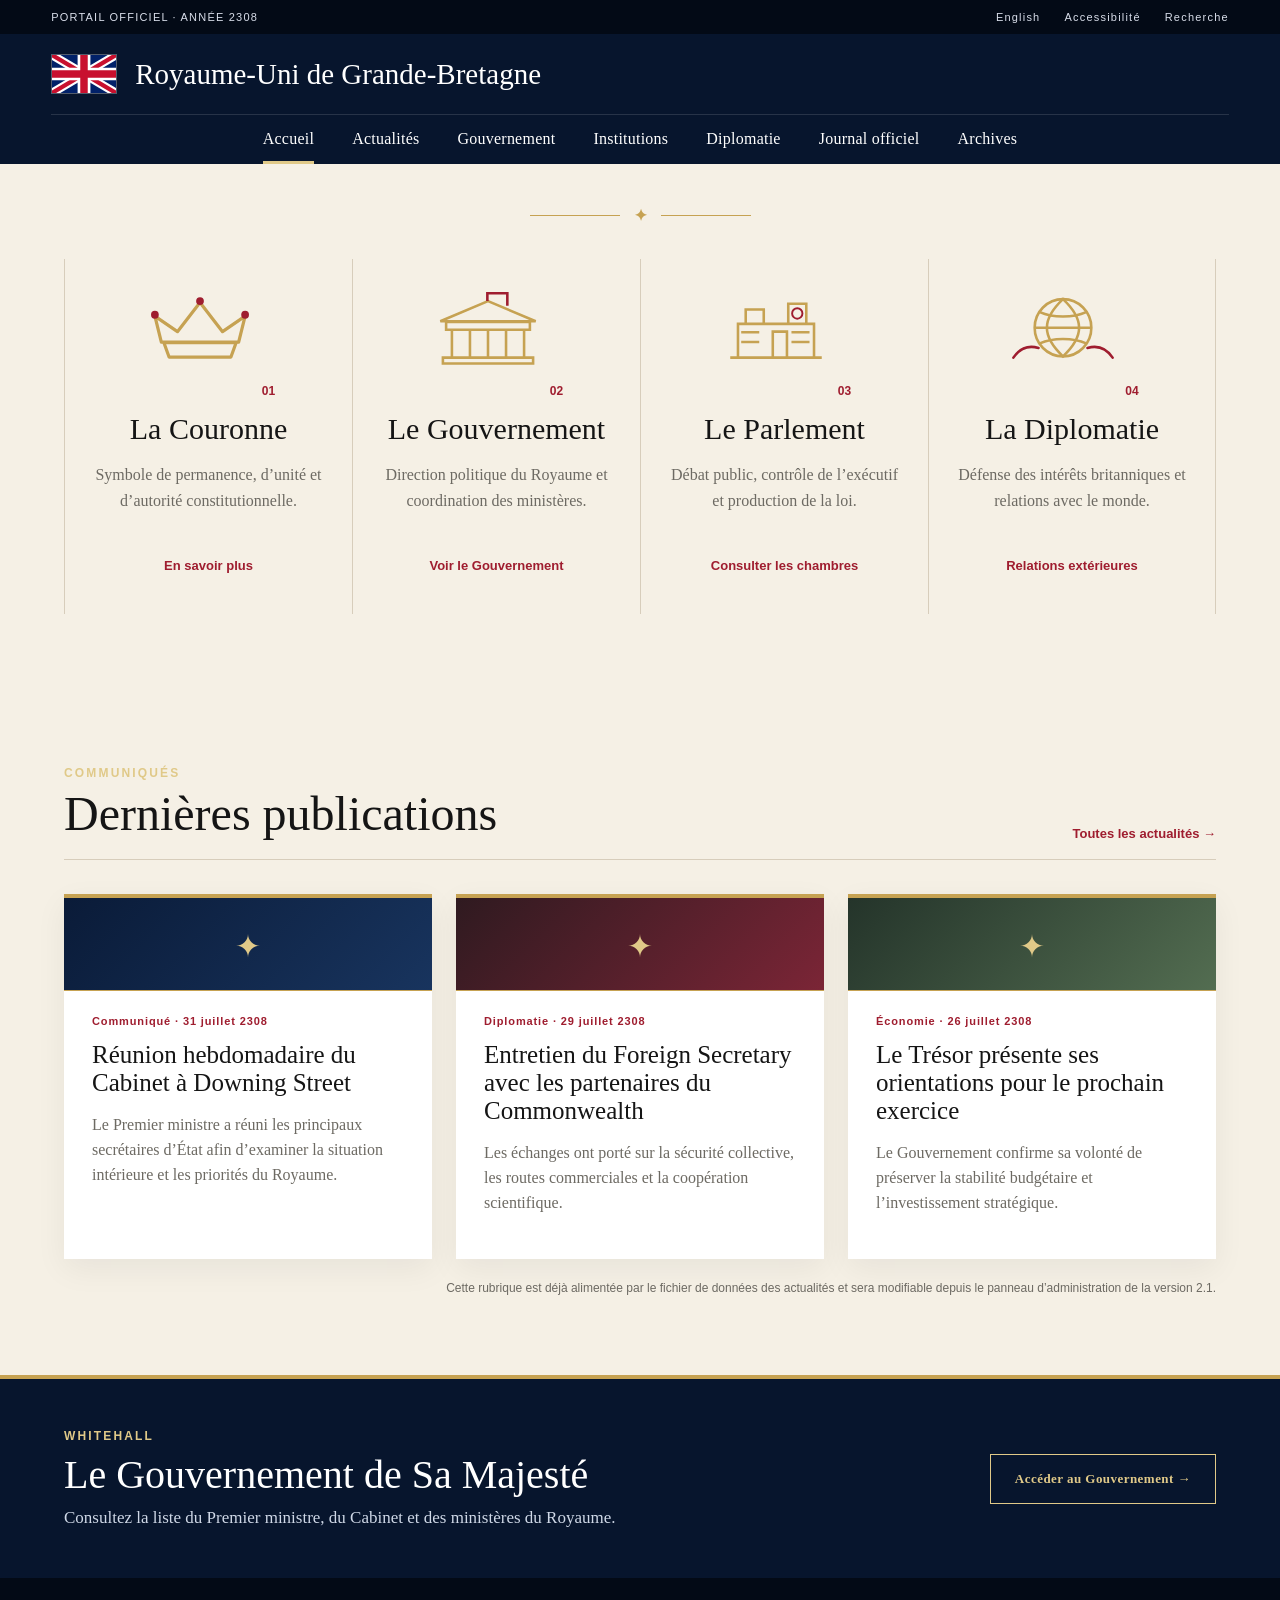
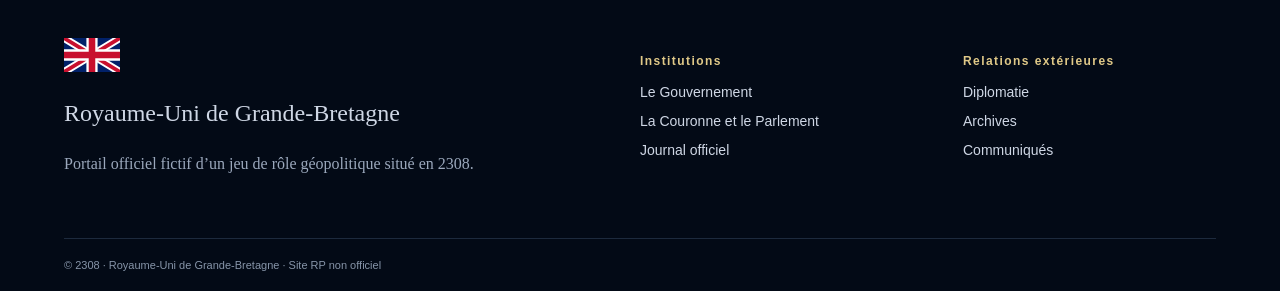
==== commit 391c1811: "Add files via upload" ====
--- a/index.html
+++ b/index.html
@@ -1 +1,99 @@
-<!doctype html><html lang="fr"><head><meta charset="utf-8"><meta name="viewport" content="width=device-width,initial-scale=1"><title>Accueil · Royaume-Uni de Grande-Bretagne</title><link rel="stylesheet" href="style.css"></head><body><div class="topbar"><div class="topbar-inner"><span>PORTAIL OFFICIEL · ANNÉE 2308</span><span>Royaume-Uni de Grande-Bretagne</span></div></div><header class="site-header"><div class="header-inner"><a class="brand-row" href="index.html"><img src="union-jack.svg" alt="Drapeau du Royaume-Uni"><div class="brand-copy"><strong>Royaume-Uni de Grande-Bretagne</strong><small>Portail gouvernemental officiel</small></div></a><button class="menu-btn" aria-expanded="false">Menu</button><nav class="main-nav"><a class="active" href="index.html">Accueil</a><a class="" href="actualites.html">Actualités</a><a class="" href="gouvernement.html">Gouvernement</a><a class="" href="institutions.html">Institutions</a><a class="" href="diplomatie.html">Diplomatie</a><a class="" href="journal-officiel.html">Journal officiel</a><a class="" href="archives.html">Archives</a></nav></div></header><main><section class="welcome"><div class="kicker">GOUVERNEMENT DE SA MAJESTÉ</div><h1>Le portail officiel du Royaume-Uni de Grande-Bretagne</h1><p>Consultez les dernières décisions publiques, les nouvelles lois, les accords internationaux et l’organisation du Gouvernement.</p></section><section class="carousel-wrap"><div class="section-head"><span>À LA UNE</span><h2>Dernières actualités</h2></div><div class="carousel"><button class="carousel-btn prev" aria-label="Actualité précédente">‹</button><div class="slides"><article class="slide"><div class="slide-visual"><div class="slide-icon">📜</div></div><div class="slide-content"><div class="meta">JOURNAL OFFICIEL · 31 JUILLET 2308</div><h3>Promulgation d’une nouvelle loi nationale</h3><p>Le Gouvernement publie le texte adopté par le Parlement et précise les modalités de son entrée en vigueur.</p><a href="journal-officiel.html">Consulter le texte officiel →</a></div></article><article class="slide"><div class="slide-visual"><div class="slide-icon">🤝</div></div><div class="slide-content"><div class="meta">DIPLOMATIE · COMMUNIQUÉ</div><h3>Signature d’un nouvel accord international</h3><p>Le Royaume-Uni renforce ses relations extérieures par un accord stratégique portant sur la coopération et la sécurité.</p><a href="diplomatie.html">Lire le communiqué →</a></div></article><article class="slide"><div class="slide-visual"><div class="slide-icon">🏛️</div></div><div class="slide-content"><div class="meta">GOUVERNEMENT · WHITEHALL</div><h3>Présentation des priorités gouvernementales</h3><p>Le Premier ministre expose les orientations retenues pour l’année politique et le travail des ministères.</p><a href="gouvernement.html">Découvrir le Gouvernement →</a></div></article></div><button class="carousel-btn next" aria-label="Actualité suivante">›</button><div class="dots"><button class="dot active" aria-label="Actualité 1"></button><button class="dot" aria-label="Actualité 2"></button><button class="dot" aria-label="Actualité 3"></button></div></div></section><section class="quick-links"><div class="quick-inner"><article class="quick-card"><div>📢</div><h3>Communiqués</h3><p>Retrouvez les annonces, contrats et décisions du Gouvernement.</p><a href="actualites.html">Voir les actualités →</a></article><article class="quick-card"><div>⚖️</div><h3>Journal officiel</h3><p>Consultez les lois, décrets, ordonnances et traités publiés.</p><a href="journal-officiel.html">Ouvrir le Journal officiel →</a></article><article class="quick-card"><div>🌍</div><h3>Relations extérieures</h3><p>Découvrez la politique diplomatique et les partenariats du Royaume.</p><a href="diplomatie.html">Voir la diplomatie →</a></article></div></section><section class="government-cta"><div class="crown">♛</div><h2>Le Gouvernement du Royaume-Uni</h2><p>Découvrez le Premier ministre, les membres du Cabinet et l’ensemble des ministères chargés de conduire l’action de l’État.</p><a class="primary-btn" href="gouvernement.html">Consulter la liste du Gouvernement</a></section></main><footer class="footer"><div class="footer-inner"><div class="footer-brand"><img src="union-jack.svg" alt=""><strong>Royaume-Uni de Grande-Bretagne</strong></div><div class="footer-links"><a href="gouvernement.html">Liste du Gouvernement</a><a href="journal-officiel.html">Journal officiel</a><a href="diplomatie.html">Diplomatie</a><a href="archives.html">Archives</a></div><div class="copyright">© 2308 · Portail fictif pour jeu de rôle géopolitique</div></div></footer><script src="main.js"></script></body></html>+<!doctype html>
+<html lang="fr">
+<head>
+  <meta charset="utf-8">
+  <meta name="viewport" content="width=device-width,initial-scale=1">
+  <meta name="description" content="Portail gouvernemental du Royaume-Uni en 2308">
+  <title>Accueil · Royaume-Uni de Grande-Bretagne</title>
+  <link rel="stylesheet" href="style.css">
+  <link rel="stylesheet" href="responsive.css">
+</head>
+<body>
+  <div class="utility">
+    <div>PORTAIL OFFICIEL · ANNÉE 2308</div>
+    <div><span>English</span><span>Accessibilité</span><span>Recherche</span></div>
+  </div>
+
+  <header class="site-header">
+    <a href="index.html" class="brand">
+      <img src="union-jack.svg" alt="Drapeau du Royaume-Uni">
+      <div><strong>Royaume-Uni de Grande-Bretagne</strong></div>
+    </a>
+    <button class="menu-button" aria-label="Ouvrir le menu">Menu</button>
+    <nav>
+      <a class="active" href="index.html">Accueil</a>
+      <a href="actualites.html">Actualités</a>
+      <a href="gouvernement.html">Gouvernement</a>
+      <a href="institutions.html">Institutions</a>
+      <a href="diplomatie.html">Diplomatie</a>
+      <a href="journal-officiel.html">Journal officiel</a>
+      <a href="archives.html">Archives</a>
+    </nav>
+  </header>
+
+  <main>
+    <section class="royal-divider home-divider"><span></span><b>✦</b><span></span></section>
+
+    <section class="intro-grid illustrated-grid" aria-label="Accès principaux">
+      <article>
+        <img class="section-illustration" src="icon-crown.svg" alt="Illustration de la Couronne">
+        <small>01</small>
+        <h2>La Couronne</h2>
+        <p>Symbole de permanence, d’unité et d’autorité constitutionnelle.</p>
+        <a href="institutions.html">En savoir plus</a>
+      </article>
+      <article>
+        <img class="section-illustration" src="icon-government.svg" alt="Illustration de Whitehall">
+        <small>02</small>
+        <h2>Le Gouvernement</h2>
+        <p>Direction politique du Royaume et coordination des ministères.</p>
+        <a href="gouvernement.html">Voir le Gouvernement</a>
+      </article>
+      <article>
+        <img class="section-illustration" src="icon-parliament.svg" alt="Illustration du Parlement">
+        <small>03</small>
+        <h2>Le Parlement</h2>
+        <p>Débat public, contrôle de l’exécutif et production de la loi.</p>
+        <a href="institutions.html">Consulter les chambres</a>
+      </article>
+      <article>
+        <img class="section-illustration" src="icon-diplomacy.svg" alt="Illustration de la diplomatie">
+        <small>04</small>
+        <h2>La Diplomatie</h2>
+        <p>Défense des intérêts britanniques et relations avec le monde.</p>
+        <a href="diplomatie.html">Relations extérieures</a>
+      </article>
+    </section>
+
+    <section class="section publications-section">
+      <div class="section-title">
+        <div><p class="eyebrow">COMMUNIQUÉS</p><h1>Dernières publications</h1></div>
+        <a href="actualites.html">Toutes les actualités →</a>
+      </div>
+      <div id="latest-news" class="news-grid"></div>
+      <p class="admin-ready-note">Cette rubrique est déjà alimentée par le fichier de données des actualités et sera modifiable depuis le panneau d’administration de la version 2.1.</p>
+    </section>
+
+    <section class="government-entry">
+      <div>
+        <p class="eyebrow">WHITEHALL</p>
+        <h2>Le Gouvernement de Sa Majesté</h2>
+        <p>Consultez la liste du Premier ministre, du Cabinet et des ministères du Royaume.</p>
+      </div>
+      <a class="government-link" href="gouvernement.html">Accéder au Gouvernement →</a>
+    </section>
+  </main>
+
+  <footer>
+    <div class="footer-grid">
+      <div><img src="union-jack.svg" alt=""><h3>Royaume-Uni de Grande-Bretagne</h3><p>Portail officiel fictif d’un jeu de rôle géopolitique situé en 2308.</p></div>
+      <div><h4>Institutions</h4><a href="gouvernement.html">Le Gouvernement</a><a href="institutions.html">La Couronne et le Parlement</a><a href="journal-officiel.html">Journal officiel</a></div>
+      <div><h4>Relations extérieures</h4><a href="diplomatie.html">Diplomatie</a><a href="archives.html">Archives</a><a href="actualites.html">Communiqués</a></div>
+    </div>
+    <div class="footer-bottom">© 2308 · Royaume-Uni de Grande-Bretagne · Site RP non officiel</div>
+  </footer>
+  <script src="news-data.js"></script>
+  <script src="official-data.js"></script>
+  <script src="main.js"></script>
+</body>
+</html>
--- a/style.css
+++ b/style.css
@@ -1 +1,7 @@
-*{box-sizing:border-box}html{scroll-behavior:smooth}body{margin:0;background:#f3efe5;color:#18202b;font-family:Arial,Helvetica,sans-serif}a{text-decoration:none;color:inherit}img{display:block;max-width:100%}:root{--navy:#081b37;--navy2:#10294d;--gold:#c6a55b;--ivory:#f3efe5;--white:#fff;--ink:#18202b;--muted:#667080;--line:#d9cfbc;--red:#8f2638}.topbar{background:#ece5d7;border-bottom:1px solid #d9cfbc;color:#5f5b52;font-size:12px;letter-spacing:.08em}.topbar-inner{max-width:1180px;margin:auto;padding:9px 24px;display:flex;justify-content:space-between;gap:20px}.site-header{background:var(--navy);color:white;border-bottom:4px solid var(--gold)}.header-inner{max-width:1180px;margin:auto;padding:22px 24px 0}.brand-row{display:flex;align-items:center;justify-content:center;gap:18px;padding-bottom:19px}.brand-row img{width:78px;height:46px;object-fit:cover;border:1px solid rgba(255,255,255,.45)}.brand-copy strong{font-family:Georgia,'Times New Roman',serif;font-weight:500;font-size:28px;letter-spacing:.01em}.brand-copy small{display:block;color:#d5dcea;margin-top:4px;font-size:12px;letter-spacing:.07em}.main-nav{display:flex;justify-content:center;gap:34px;border-top:1px solid rgba(255,255,255,.14)}.main-nav a{display:block;padding:14px 2px 13px;font-size:14px;border-bottom:3px solid transparent}.main-nav a:hover,.main-nav a.active{border-color:var(--gold);color:#fff}.menu-btn{display:none}.welcome{max-width:1180px;margin:auto;text-align:center;padding:65px 24px 34px}.welcome .kicker{color:var(--red);font-size:12px;font-weight:700;letter-spacing:.16em}.welcome h1{font-family:Georgia,'Times New Roman',serif;font-size:clamp(38px,5vw,68px);font-weight:500;line-height:1.08;margin:14px auto 18px;max-width:850px}.welcome p{max-width:720px;margin:auto;color:var(--muted);font-size:18px;line-height:1.7}.carousel-wrap{max-width:1180px;margin:0 auto;padding:20px 24px 72px}.section-head{text-align:center;margin-bottom:24px}.section-head span{font-size:12px;color:var(--red);font-weight:700;letter-spacing:.15em}.section-head h2{font-family:Georgia,'Times New Roman',serif;font-weight:500;font-size:36px;margin:8px 0}.carousel{position:relative;background:#fff;border:1px solid var(--line);box-shadow:0 18px 45px rgba(20,28,40,.10);overflow:hidden}.slides{display:flex;transition:transform .55s ease}.slide{min-width:100%;display:grid;grid-template-columns:1.15fr .85fr;min-height:390px}.slide-visual{background:linear-gradient(135deg,#10294d,#07172f);position:relative;overflow:hidden;display:flex;align-items:flex-end;padding:34px}.slide-visual:after{content:"";position:absolute;inset:0;background:radial-gradient(circle at 70% 30%,rgba(198,165,91,.28),transparent 35%)}.slide-icon{font-size:92px;opacity:.95;position:relative;z-index:1}.slide-content{padding:48px;display:flex;flex-direction:column;justify-content:center}.slide-content .meta{font-size:11px;font-weight:700;letter-spacing:.13em;color:var(--red)}.slide-content h3{font-family:Georgia,'Times New Roman',serif;font-size:36px;font-weight:500;line-height:1.15;margin:14px 0}.slide-content p{color:var(--muted);line-height:1.65;font-size:16px}.slide-content a{margin-top:16px;color:var(--red);font-weight:700;font-size:14px}.carousel-btn{position:absolute;top:50%;transform:translateY(-50%);z-index:5;width:44px;height:44px;border:1px solid rgba(255,255,255,.7);border-radius:50%;background:rgba(8,27,55,.85);color:white;font-size:23px;cursor:pointer}.carousel-btn.prev{left:14px}.carousel-btn.next{right:14px}.dots{position:absolute;left:0;right:0;bottom:14px;display:flex;justify-content:center;gap:8px;z-index:5}.dot{width:9px;height:9px;border-radius:50%;border:0;background:#c7c0b5;cursor:pointer}.dot.active{background:var(--gold)}.quick-links{background:#e7dfd0;border-top:1px solid var(--line);border-bottom:1px solid var(--line)}.quick-inner{max-width:1180px;margin:auto;padding:58px 24px;display:grid;grid-template-columns:repeat(3,1fr);gap:24px}.quick-card{background:#f8f5ee;text-align:center;padding:34px 24px;border-top:3px solid var(--gold)}.quick-card h3{font-family:Georgia,'Times New Roman',serif;font-size:24px;font-weight:500;margin:10px 0}.quick-card p{color:var(--muted);line-height:1.55}.quick-card a{display:inline-block;margin-top:10px;color:var(--red);font-weight:700;font-size:13px}.government-cta{background:var(--navy);color:white;text-align:center;padding:78px 24px}.government-cta .crown{font-size:42px;color:var(--gold)}.government-cta h2{font-family:Georgia,'Times New Roman',serif;font-size:42px;font-weight:500;margin:10px 0 14px}.government-cta p{max-width:670px;margin:0 auto 28px;color:#d5ddec;line-height:1.65}.primary-btn{display:inline-block;background:var(--gold);color:#111a28;padding:15px 24px;font-weight:700;font-size:14px;border:1px solid #e0ca8b}.footer{background:#030a16;color:#cfd7e5;text-align:center}.footer-inner{max-width:1180px;margin:auto;padding:38px 24px 22px}.footer-brand{display:flex;justify-content:center;align-items:center;gap:14px}.footer-brand img{width:48px}.footer-brand strong{font-family:Georgia,'Times New Roman',serif;font-size:20px}.footer-links{display:flex;justify-content:center;gap:24px;flex-wrap:wrap;margin:24px 0;font-size:13px}.copyright{border-top:1px solid #1c2a3e;padding-top:18px;color:#8794a8;font-size:11px}.page-hero{max-width:1180px;margin:auto;padding:70px 24px 42px;text-align:center}.page-hero h1{font-family:Georgia,'Times New Roman',serif;font-size:52px;font-weight:500;margin:10px 0}.page-hero p{max-width:700px;margin:auto;color:var(--muted);line-height:1.7}.content{max-width:1050px;margin:auto;padding:20px 24px 80px}.content-card{background:white;border:1px solid var(--line);padding:32px;margin-bottom:18px}.content-card h2{font-family:Georgia,'Times New Roman',serif;font-weight:500;margin-top:0}.content-card p{color:var(--muted);line-height:1.65}@media(max-width:760px){.topbar-inner{justify-content:center}.topbar-inner span:last-child{display:none}.brand-row{justify-content:flex-start}.brand-copy strong{font-size:22px}.brand-row img{width:64px;height:38px}.menu-btn{display:block;width:100%;background:transparent;border:0;border-top:1px solid rgba(255,255,255,.14);color:white;padding:13px;font-size:14px}.main-nav{display:none;flex-direction:column;gap:0;text-align:center;padding-bottom:10px}.main-nav.open{display:flex}.main-nav a{padding:11px}.slide{grid-template-columns:1fr}.slide-visual{min-height:180px}.slide-content{padding:30px}.slide-content h3{font-size:29px}.quick-inner{grid-template-columns:1fr}.welcome{padding-top:48px}.government-cta h2{font-size:34px}}+
+:root{--navy:#07152d;--navy2:#10254a;--ink:#151515;--paper:#f5f0e5;--cream:#ece3d1;--gold:#c6a252;--gold2:#e0c988;--red:#9f1d2f;--muted:#6d6a63;--line:#d7cdbb;--white:#fff;--shadow:0 20px 55px rgba(3,12,29,.15)}*{box-sizing:border-box}html{scroll-behavior:smooth}body{margin:0;color:var(--ink);background:var(--paper);font-family:Georgia,'Times New Roman',serif}a{color:inherit}.utility{height:34px;background:#030a16;color:#d9deea;display:flex;align-items:center;justify-content:space-between;padding:0 max(4vw,32px);font:11px Arial,sans-serif;letter-spacing:.11em}.utility div:last-child{display:flex;gap:24px}.site-header{background:var(--navy);color:white;padding:20px max(4vw,32px) 0;position:relative;z-index:5}.brand{display:flex;align-items:center;gap:18px;text-decoration:none;width:max-content}.brand img{width:66px;height:40px;object-fit:cover;border:1px solid rgba(255,255,255,.3)}.brand strong{display:block;font-size:25px;font-weight:500}.brand small{display:block;margin-top:3px;color:#cbd4e4;font:12px Arial,sans-serif;letter-spacing:.08em}.site-header nav{display:flex;gap:28px;margin-top:20px;border-top:1px solid rgba(255,255,255,.13)}.site-header nav a{padding:15px 0 13px;text-decoration:none;font:14px Arial,sans-serif;border-bottom:3px solid transparent}.site-header nav a:hover,.site-header nav a.active{border-color:var(--gold2);color:#fff}.menu-button{display:none}main{min-height:60vh}.hero{min-height:660px;background:var(--navy);color:white;position:relative;overflow:hidden;padding:90px max(5vw,50px);display:grid;grid-template-columns:minmax(0,1.4fr) 360px;align-items:center;gap:70px}.hero-bg{position:absolute;inset:0;opacity:.42}.hero-bg img{width:100%;height:100%;object-fit:cover}.hero:after{content:"";position:absolute;inset:0;background:linear-gradient(90deg,rgba(7,21,45,.98) 0%,rgba(7,21,45,.86) 48%,rgba(7,21,45,.35) 100%)}.hero-inner,.state-card{position:relative;z-index:1}.hero h1,.page-hero h1{font-size:clamp(46px,6vw,82px);line-height:1.02;font-weight:500;margin:13px 0 24px;max-width:950px}.lead{font-size:21px;line-height:1.6;max-width:760px;color:#e3e8f2}.eyebrow{margin:0;color:var(--gold2);font:700 12px Arial,sans-serif;letter-spacing:.18em}.actions{display:flex;gap:14px;margin-top:38px}.btn{display:inline-block;padding:15px 22px;text-decoration:none;font:700 13px Arial,sans-serif;letter-spacing:.04em;border:1px solid transparent}.btn.gold{background:var(--gold);color:#0d1526}.btn.ghost{border-color:#d7c89e;color:#fff}.btn.dark{background:var(--navy);color:#fff}.state-card{background:rgba(4,12,28,.83);border:1px solid rgba(224,201,136,.6);padding:34px;text-align:center;box-shadow:var(--shadow)}.state-card img{width:100px;height:80px}.state-card span{display:block;font:11px Arial,sans-serif;letter-spacing:.2em;color:#ddd0a4}.state-card strong{display:block;font-size:42px;color:var(--gold2);margin:12px 0}.state-card p{line-height:1.55;color:#dfe5ef}.royal-divider{display:flex;align-items:center;justify-content:center;gap:14px;padding:24px 5vw}.royal-divider span{width:90px;height:1px;background:var(--gold)}.royal-divider b{color:var(--gold)}.intro-grid{display:grid;grid-template-columns:repeat(4,1fr);max-width:1400px;margin:auto;padding:10px 5vw 80px}.intro-grid article{padding:34px;border-left:1px solid var(--line)}.intro-grid article:last-child{border-right:1px solid var(--line)}.intro-grid small{font:700 12px Arial,sans-serif;color:var(--red)}.intro-grid h2{font-size:28px;font-weight:500;margin:13px 0}.intro-grid p{line-height:1.6;color:var(--muted)}.intro-grid a,.text-link{color:var(--red);font:700 13px Arial,sans-serif;text-decoration:none}.section{padding:80px max(5vw,50px);max-width:1500px;margin:auto}.section-title{display:flex;justify-content:space-between;align-items:end;margin-bottom:34px;border-bottom:1px solid var(--line);padding-bottom:18px}.section-title h2{font-size:42px;font-weight:500;margin:6px 0 0}.section-title>a{font:700 13px Arial,sans-serif;color:var(--red);text-decoration:none}.news-grid{display:grid;grid-template-columns:repeat(3,1fr);gap:24px}.news-card{background:white;border-top:4px solid var(--gold);padding:28px;box-shadow:0 10px 30px rgba(14,20,31,.06)}.news-card .meta{font:700 11px Arial,sans-serif;color:var(--red);letter-spacing:.08em}.news-card h3{font-size:25px;font-weight:500;margin:14px 0}.news-card p{color:var(--muted);line-height:1.55}.feature-split{display:grid;grid-template-columns:1fr 1fr;min-height:520px;background:#e7decd}.feature-split.reverse{direction:rtl}.feature-split.reverse>*{direction:ltr}.feature-image img{width:100%;height:100%;object-fit:cover}.feature-copy{padding:80px max(6vw,60px);display:flex;justify-content:center;flex-direction:column}.feature-copy h2{font-size:48px;font-weight:500;margin:10px 0 20px}.feature-copy p{font-size:18px;color:var(--muted);line-height:1.7}.numbers{background:#09172f;color:white;display:grid;grid-template-columns:repeat(4,1fr);padding:44px max(5vw,50px)}.numbers div{text-align:center;border-right:1px solid rgba(255,255,255,.15)}.numbers div:last-child{border:0}.numbers strong{display:block;color:var(--gold2);font-size:42px}.numbers span{font:13px Arial,sans-serif;color:#d7dfec}.page-hero{padding:85px max(5vw,50px);background:var(--navy);color:white}.page-hero>p:not(.eyebrow){font-size:20px;max-width:800px;color:#d9e1ee;line-height:1.6}.page-hero.with-image{display:grid;grid-template-columns:1.15fr .85fr;gap:50px;align-items:center}.page-hero.with-image img{width:100%;max-height:340px;object-fit:cover;border:1px solid rgba(255,255,255,.2)}.filter-bar{display:flex;gap:22px;padding:28px max(5vw,50px);background:#e7decd;border-bottom:1px solid var(--line)}.filter-bar label{font:700 12px Arial,sans-serif;letter-spacing:.06em;flex:1}.filter-bar input,.filter-bar select{display:block;width:100%;margin-top:8px;padding:13px;border:1px solid #bfb39e;background:white;font:15px Arial,sans-serif}.news-list,.official-list{padding:60px max(5vw,50px);max-width:1300px;margin:auto}.news-list article,.official-list article{padding:30px 0;border-bottom:1px solid var(--line);display:grid;grid-template-columns:180px 1fr;gap:35px}.news-list .date,.official-list .ref{font:700 12px Arial,sans-serif;color:var(--red)}.news-list h2,.official-list h2{font-size:32px;font-weight:500;margin:0 0 10px}.news-list p,.official-list p{color:var(--muted);line-height:1.6}.profile-lead{display:grid;grid-template-columns:260px 1fr;gap:50px;align-items:center;padding:70px max(5vw,50px);max-width:1200px;margin:auto}.portrait-placeholder{height:310px;background:linear-gradient(145deg,#0c1d3b,#1c3763);color:var(--gold2);display:flex;align-items:center;justify-content:center;font-size:84px;border:7px solid white;outline:1px solid var(--gold);box-shadow:var(--shadow)}.profile-lead h2{font-size:48px;font-weight:500;margin:8px 0}.profile-lead p{font-size:18px;line-height:1.7;color:var(--muted)}.ministry-grid,.policy-grid,.archive-grid{display:grid;grid-template-columns:repeat(3,1fr);gap:22px}.ministry-grid article,.policy-grid article,.archive-grid article{background:white;padding:30px;border:1px solid var(--line)}.ministry-grid span,.archive-grid span{font:700 11px Arial,sans-serif;color:var(--red);letter-spacing:.1em}.ministry-grid h3,.policy-grid h2,.archive-grid h2{font-size:25px;font-weight:500;margin:12px 0}.ministry-grid p,.policy-grid p,.archive-grid p{color:var(--muted);line-height:1.55}.institution-columns{display:grid;grid-template-columns:repeat(3,1fr);gap:1px;background:var(--line);margin:0}.institution-columns article{background:var(--paper);padding:60px max(4vw,40px)}.institution-columns b{font-size:52px;color:var(--gold);font-weight:500}.institution-columns h2{font-size:32px;font-weight:500}.institution-columns p{line-height:1.65;color:var(--muted)}.policy-grid,.archive-grid{padding:70px max(5vw,50px)}footer{background:#030a16;color:#cfd7e5;padding:60px max(5vw,50px) 0}.footer-grid{display:grid;grid-template-columns:2fr 1fr 1fr;gap:70px}.footer-grid img{width:56px}.footer-grid h3{font-weight:500;font-size:24px}.footer-grid h4{color:var(--gold2);font:700 12px Arial,sans-serif;letter-spacing:.12em}.footer-grid a{display:block;text-decoration:none;margin:13px 0;font:14px Arial,sans-serif}.footer-grid p{color:#9ba8bc;line-height:1.6}.footer-bottom{border-top:1px solid #1d2a3d;margin-top:45px;padding:20px 0;font:11px Arial,sans-serif;color:#8795a9}
+
+/* Accueil 2.0.2 */
+.brand strong{font-size:29px}.brand div{display:flex;align-items:center}.site-header nav{justify-content:center;gap:38px}.site-header nav a{font-family:Georgia,'Times New Roman',serif;font-size:16px;letter-spacing:.015em}.home-divider{padding-top:42px;padding-bottom:22px}.illustrated-grid{padding-top:12px}.illustrated-grid article{position:relative;text-align:center;padding:30px 26px 40px}.section-illustration{width:116px;height:84px;object-fit:contain;margin:0 auto 22px}.illustrated-grid h2{font-size:30px}.illustrated-grid p{min-height:78px}.publications-section{padding-top:72px}.section-title h1{font-size:48px;font-weight:500;margin:6px 0 0}.news-card{position:relative;overflow:hidden}.news-card:before{content:"";display:block;height:92px;margin:-28px -28px 24px;background:linear-gradient(135deg,#0a1b38,#18345e);border-bottom:1px solid var(--gold)}.news-card:nth-child(2):before{background:linear-gradient(135deg,#2f1a20,#7b2536)}.news-card:nth-child(3):before{background:linear-gradient(135deg,#24342a,#536d51)}.news-card:after{content:"✦";position:absolute;top:30px;left:50%;transform:translateX(-50%);font-size:31px;color:var(--gold2)}.admin-ready-note{margin:22px 0 0;color:var(--muted);font:12px Arial,sans-serif;text-align:right}.government-entry{background:var(--navy);color:white;border-top:4px solid var(--gold);padding:50px max(5vw,50px);display:flex;align-items:center;justify-content:space-between;gap:40px}.government-entry h2{font-size:40px;font-weight:500;margin:8px 0 10px}.government-entry p:not(.eyebrow){margin:0;color:#cfd8e7;font-size:17px}.government-link{flex:none;border:1px solid var(--gold2);color:var(--gold2);padding:16px 24px;text-decoration:none;font:700 13px Georgia,'Times New Roman',serif;letter-spacing:.035em}.government-link:hover{background:var(--gold);color:var(--navy)}
+@media(max-width:900px){.site-header nav{gap:20px}.illustrated-grid{grid-template-columns:repeat(2,1fr)}.government-entry{align-items:flex-start;flex-direction:column}.admin-ready-note{text-align:left}}
+@media(max-width:620px){.brand strong{font-size:22px}.illustrated-grid{grid-template-columns:1fr}.illustrated-grid article{border-right:1px solid var(--line)}.site-header nav a{font-size:16px}.section-title h1{font-size:38px}}
--- a/responsive.css
+++ b/responsive.css
@@ -0,0 +1 @@
+@media(max-width:950px){.utility{display:none}.site-header{padding-bottom:14px}.menu-button{display:block;position:absolute;right:24px;top:24px;background:none;color:#fff;border:1px solid #68748a;padding:9px 12px}.site-header nav{display:none;flex-direction:column;gap:0;padding-bottom:10px}.site-header nav.open{display:flex}.hero{grid-template-columns:1fr;padding-top:70px}.state-card{max-width:460px}.intro-grid{grid-template-columns:repeat(2,1fr)}.news-grid,.ministry-grid,.policy-grid,.archive-grid{grid-template-columns:repeat(2,1fr)}.feature-split,.page-hero.with-image{grid-template-columns:1fr}.feature-image{min-height:320px}.numbers{grid-template-columns:repeat(2,1fr);gap:25px}.institution-columns{grid-template-columns:1fr}.footer-grid{grid-template-columns:1fr 1fr}.footer-grid>div:first-child{grid-column:1/-1}}@media(max-width:620px){.brand strong{font-size:19px}.brand img{width:52px}.hero{padding:55px 22px;min-height:auto}.hero h1,.page-hero h1{font-size:42px}.actions{flex-direction:column}.intro-grid,.news-grid,.ministry-grid,.policy-grid,.archive-grid{grid-template-columns:1fr}.intro-grid article:last-child{border-right:0}.section,.page-hero,.news-list,.official-list,.policy-grid,.archive-grid{padding-left:22px;padding-right:22px}.section-title{align-items:start;gap:20px;flex-direction:column}.feature-copy{padding:55px 24px}.feature-copy h2{font-size:38px}.numbers{grid-template-columns:1fr}.numbers div{border-right:0;border-bottom:1px solid rgba(255,255,255,.15);padding:20px}.profile-lead{grid-template-columns:1fr;padding:55px 22px}.portrait-placeholder{max-width:260px}.filter-bar{flex-direction:column;padding:22px}.news-list article,.official-list article{grid-template-columns:1fr;gap:10px}.footer-grid{grid-template-columns:1fr}.footer-grid>div:first-child{grid-column:auto}}
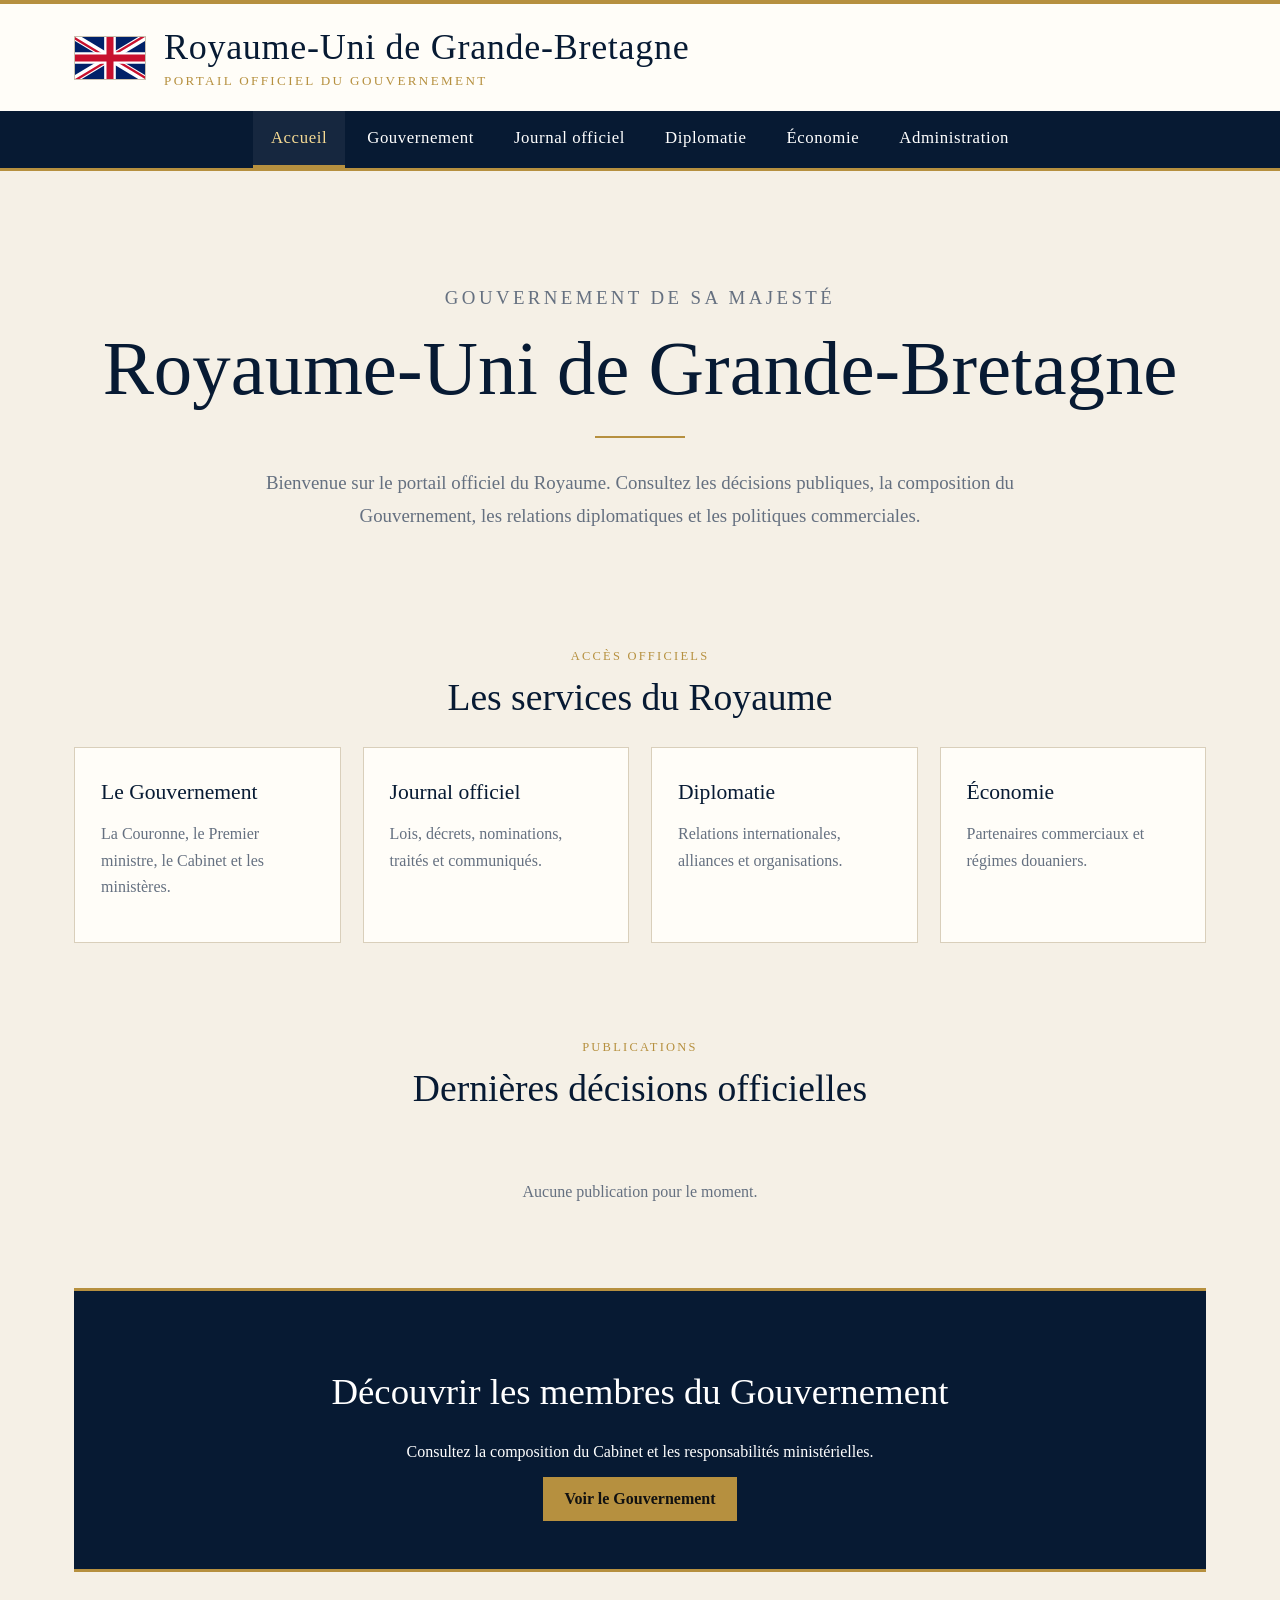
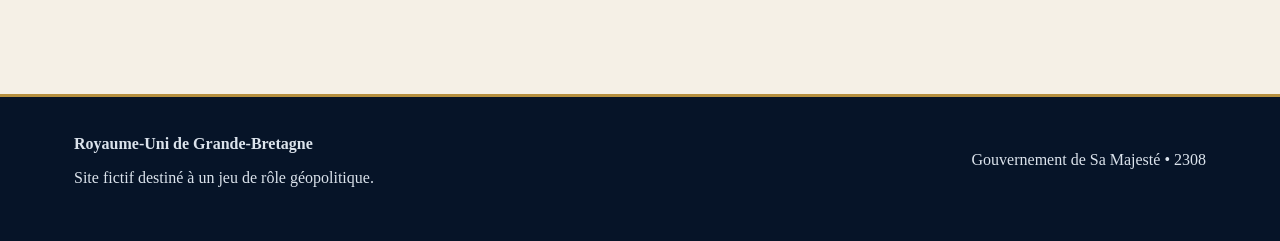
==== commit 57487f54: "Add files via upload" ====
--- a/index.html
+++ b/index.html
@@ -1,99 +1,37 @@
-<!doctype html>
-<html lang="fr">
-<head>
-  <meta charset="utf-8">
-  <meta name="viewport" content="width=device-width,initial-scale=1">
-  <meta name="description" content="Portail gouvernemental du Royaume-Uni en 2308">
-  <title>Accueil · Royaume-Uni de Grande-Bretagne</title>
-  <link rel="stylesheet" href="style.css">
-  <link rel="stylesheet" href="responsive.css">
-</head>
-<body>
-  <div class="utility">
-    <div>PORTAIL OFFICIEL · ANNÉE 2308</div>
-    <div><span>English</span><span>Accessibilité</span><span>Recherche</span></div>
+<!doctype html><html lang="fr"><head><meta charset="utf-8"><meta name="viewport" content="width=device-width,initial-scale=1">
+<title>Accueil — Royaume-Uni</title><link rel="stylesheet" href="style.css"></head><body>
+<header class="site-header">
+  <div class="brandbar">
+    <img class="flag" src="union-jack.svg" alt="Drapeau du Royaume-Uni">
+    <div><div class="brand-title">Royaume-Uni de Grande-Bretagne</div><div class="brand-sub">Portail officiel du Gouvernement</div></div>
   </div>
-
-  <header class="site-header">
-    <a href="index.html" class="brand">
-      <img src="union-jack.svg" alt="Drapeau du Royaume-Uni">
-      <div><strong>Royaume-Uni de Grande-Bretagne</strong></div>
-    </a>
-    <button class="menu-button" aria-label="Ouvrir le menu">Menu</button>
-    <nav>
-      <a class="active" href="index.html">Accueil</a>
-      <a href="actualites.html">Actualités</a>
-      <a href="gouvernement.html">Gouvernement</a>
-      <a href="institutions.html">Institutions</a>
-      <a href="diplomatie.html">Diplomatie</a>
-      <a href="journal-officiel.html">Journal officiel</a>
-      <a href="archives.html">Archives</a>
-    </nav>
-  </header>
-
-  <main>
-    <section class="royal-divider home-divider"><span></span><b>✦</b><span></span></section>
-
-    <section class="intro-grid illustrated-grid" aria-label="Accès principaux">
-      <article>
-        <img class="section-illustration" src="icon-crown.svg" alt="Illustration de la Couronne">
-        <small>01</small>
-        <h2>La Couronne</h2>
-        <p>Symbole de permanence, d’unité et d’autorité constitutionnelle.</p>
-        <a href="institutions.html">En savoir plus</a>
-      </article>
-      <article>
-        <img class="section-illustration" src="icon-government.svg" alt="Illustration de Whitehall">
-        <small>02</small>
-        <h2>Le Gouvernement</h2>
-        <p>Direction politique du Royaume et coordination des ministères.</p>
-        <a href="gouvernement.html">Voir le Gouvernement</a>
-      </article>
-      <article>
-        <img class="section-illustration" src="icon-parliament.svg" alt="Illustration du Parlement">
-        <small>03</small>
-        <h2>Le Parlement</h2>
-        <p>Débat public, contrôle de l’exécutif et production de la loi.</p>
-        <a href="institutions.html">Consulter les chambres</a>
-      </article>
-      <article>
-        <img class="section-illustration" src="icon-diplomacy.svg" alt="Illustration de la diplomatie">
-        <small>04</small>
-        <h2>La Diplomatie</h2>
-        <p>Défense des intérêts britanniques et relations avec le monde.</p>
-        <a href="diplomatie.html">Relations extérieures</a>
-      </article>
-    </section>
-
-    <section class="section publications-section">
-      <div class="section-title">
-        <div><p class="eyebrow">COMMUNIQUÉS</p><h1>Dernières publications</h1></div>
-        <a href="actualites.html">Toutes les actualités →</a>
-      </div>
-      <div id="latest-news" class="news-grid"></div>
-      <p class="admin-ready-note">Cette rubrique est déjà alimentée par le fichier de données des actualités et sera modifiable depuis le panneau d’administration de la version 2.1.</p>
-    </section>
-
-    <section class="government-entry">
-      <div>
-        <p class="eyebrow">WHITEHALL</p>
-        <h2>Le Gouvernement de Sa Majesté</h2>
-        <p>Consultez la liste du Premier ministre, du Cabinet et des ministères du Royaume.</p>
-      </div>
-      <a class="government-link" href="gouvernement.html">Accéder au Gouvernement →</a>
-    </section>
-  </main>
-
-  <footer>
-    <div class="footer-grid">
-      <div><img src="union-jack.svg" alt=""><h3>Royaume-Uni de Grande-Bretagne</h3><p>Portail officiel fictif d’un jeu de rôle géopolitique situé en 2308.</p></div>
-      <div><h4>Institutions</h4><a href="gouvernement.html">Le Gouvernement</a><a href="institutions.html">La Couronne et le Parlement</a><a href="journal-officiel.html">Journal officiel</a></div>
-      <div><h4>Relations extérieures</h4><a href="diplomatie.html">Diplomatie</a><a href="archives.html">Archives</a><a href="actualites.html">Communiqués</a></div>
-    </div>
-    <div class="footer-bottom">© 2308 · Royaume-Uni de Grande-Bretagne · Site RP non officiel</div>
-  </footer>
-  <script src="news-data.js"></script>
-  <script src="official-data.js"></script>
-  <script src="main.js"></script>
-</body>
-</html>
+  <nav class="navbar"><div class="navinner">
+    <a href="index.html">Accueil</a>
+    <a href="gouvernement.html">Gouvernement</a>
+    <a href="journal-officiel.html">Journal officiel</a>
+    <a href="diplomatie.html">Diplomatie</a>
+    <a href="economie.html">Économie</a>
+    <a href="admin.html">Administration</a>
+  </div></nav>
+</header>
+<main>
+<section class="hero">
+<p class="kicker">Gouvernement de Sa Majesté</p><h1>Royaume-Uni de Grande-Bretagne</h1><div class="gold-rule"></div>
+<p>Bienvenue sur le portail officiel du Royaume. Consultez les décisions publiques, la composition du Gouvernement, les relations diplomatiques et les politiques commerciales.</p>
+</section>
+<section class="section"><div class="section-head"><p class="kicker">Accès officiels</p><h2>Les services du Royaume</h2></div>
+<div class="grid grid-4">
+<a class="card" href="gouvernement.html"><h3>Le Gouvernement</h3><p>La Couronne, le Premier ministre, le Cabinet et les ministères.</p></a>
+<a class="card" href="journal-officiel.html"><h3>Journal officiel</h3><p>Lois, décrets, nominations, traités et communiqués.</p></a>
+<a class="card" href="diplomatie.html"><h3>Diplomatie</h3><p>Relations internationales, alliances et organisations.</p></a>
+<a class="card" href="economie.html"><h3>Économie</h3><p>Partenaires commerciaux et régimes douaniers.</p></a>
+</div></section>
+<section class="section"><div class="section-head"><p class="kicker">Publications</p><h2>Dernières décisions officielles</h2></div>
+<div id="home-publications" class="grid grid-3"></div></section>
+<section class="cta"><h2>Découvrir les membres du Gouvernement</h2><p>Consultez la composition du Cabinet et les responsabilités ministérielles.</p><a class="btn" href="gouvernement.html">Voir le Gouvernement</a></section>
+</main>
+<footer class="site-footer"><div class="footer-inner">
+<div><strong>Royaume-Uni de Grande-Bretagne</strong><p>Site fictif destiné à un jeu de rôle géopolitique.</p></div>
+<div><p>Gouvernement de Sa Majesté • 2308</p></div>
+</div></footer><script src="main.js"></script>
+<script src="data.js"></script><script src="journal.js"></script></body></html>
--- a/style.css
+++ b/style.css
@@ -1,7 +1,80 @@
-
-:root{--navy:#07152d;--navy2:#10254a;--ink:#151515;--paper:#f5f0e5;--cream:#ece3d1;--gold:#c6a252;--gold2:#e0c988;--red:#9f1d2f;--muted:#6d6a63;--line:#d7cdbb;--white:#fff;--shadow:0 20px 55px rgba(3,12,29,.15)}*{box-sizing:border-box}html{scroll-behavior:smooth}body{margin:0;color:var(--ink);background:var(--paper);font-family:Georgia,'Times New Roman',serif}a{color:inherit}.utility{height:34px;background:#030a16;color:#d9deea;display:flex;align-items:center;justify-content:space-between;padding:0 max(4vw,32px);font:11px Arial,sans-serif;letter-spacing:.11em}.utility div:last-child{display:flex;gap:24px}.site-header{background:var(--navy);color:white;padding:20px max(4vw,32px) 0;position:relative;z-index:5}.brand{display:flex;align-items:center;gap:18px;text-decoration:none;width:max-content}.brand img{width:66px;height:40px;object-fit:cover;border:1px solid rgba(255,255,255,.3)}.brand strong{display:block;font-size:25px;font-weight:500}.brand small{display:block;margin-top:3px;color:#cbd4e4;font:12px Arial,sans-serif;letter-spacing:.08em}.site-header nav{display:flex;gap:28px;margin-top:20px;border-top:1px solid rgba(255,255,255,.13)}.site-header nav a{padding:15px 0 13px;text-decoration:none;font:14px Arial,sans-serif;border-bottom:3px solid transparent}.site-header nav a:hover,.site-header nav a.active{border-color:var(--gold2);color:#fff}.menu-button{display:none}main{min-height:60vh}.hero{min-height:660px;background:var(--navy);color:white;position:relative;overflow:hidden;padding:90px max(5vw,50px);display:grid;grid-template-columns:minmax(0,1.4fr) 360px;align-items:center;gap:70px}.hero-bg{position:absolute;inset:0;opacity:.42}.hero-bg img{width:100%;height:100%;object-fit:cover}.hero:after{content:"";position:absolute;inset:0;background:linear-gradient(90deg,rgba(7,21,45,.98) 0%,rgba(7,21,45,.86) 48%,rgba(7,21,45,.35) 100%)}.hero-inner,.state-card{position:relative;z-index:1}.hero h1,.page-hero h1{font-size:clamp(46px,6vw,82px);line-height:1.02;font-weight:500;margin:13px 0 24px;max-width:950px}.lead{font-size:21px;line-height:1.6;max-width:760px;color:#e3e8f2}.eyebrow{margin:0;color:var(--gold2);font:700 12px Arial,sans-serif;letter-spacing:.18em}.actions{display:flex;gap:14px;margin-top:38px}.btn{display:inline-block;padding:15px 22px;text-decoration:none;font:700 13px Arial,sans-serif;letter-spacing:.04em;border:1px solid transparent}.btn.gold{background:var(--gold);color:#0d1526}.btn.ghost{border-color:#d7c89e;color:#fff}.btn.dark{background:var(--navy);color:#fff}.state-card{background:rgba(4,12,28,.83);border:1px solid rgba(224,201,136,.6);padding:34px;text-align:center;box-shadow:var(--shadow)}.state-card img{width:100px;height:80px}.state-card span{display:block;font:11px Arial,sans-serif;letter-spacing:.2em;color:#ddd0a4}.state-card strong{display:block;font-size:42px;color:var(--gold2);margin:12px 0}.state-card p{line-height:1.55;color:#dfe5ef}.royal-divider{display:flex;align-items:center;justify-content:center;gap:14px;padding:24px 5vw}.royal-divider span{width:90px;height:1px;background:var(--gold)}.royal-divider b{color:var(--gold)}.intro-grid{display:grid;grid-template-columns:repeat(4,1fr);max-width:1400px;margin:auto;padding:10px 5vw 80px}.intro-grid article{padding:34px;border-left:1px solid var(--line)}.intro-grid article:last-child{border-right:1px solid var(--line)}.intro-grid small{font:700 12px Arial,sans-serif;color:var(--red)}.intro-grid h2{font-size:28px;font-weight:500;margin:13px 0}.intro-grid p{line-height:1.6;color:var(--muted)}.intro-grid a,.text-link{color:var(--red);font:700 13px Arial,sans-serif;text-decoration:none}.section{padding:80px max(5vw,50px);max-width:1500px;margin:auto}.section-title{display:flex;justify-content:space-between;align-items:end;margin-bottom:34px;border-bottom:1px solid var(--line);padding-bottom:18px}.section-title h2{font-size:42px;font-weight:500;margin:6px 0 0}.section-title>a{font:700 13px Arial,sans-serif;color:var(--red);text-decoration:none}.news-grid{display:grid;grid-template-columns:repeat(3,1fr);gap:24px}.news-card{background:white;border-top:4px solid var(--gold);padding:28px;box-shadow:0 10px 30px rgba(14,20,31,.06)}.news-card .meta{font:700 11px Arial,sans-serif;color:var(--red);letter-spacing:.08em}.news-card h3{font-size:25px;font-weight:500;margin:14px 0}.news-card p{color:var(--muted);line-height:1.55}.feature-split{display:grid;grid-template-columns:1fr 1fr;min-height:520px;background:#e7decd}.feature-split.reverse{direction:rtl}.feature-split.reverse>*{direction:ltr}.feature-image img{width:100%;height:100%;object-fit:cover}.feature-copy{padding:80px max(6vw,60px);display:flex;justify-content:center;flex-direction:column}.feature-copy h2{font-size:48px;font-weight:500;margin:10px 0 20px}.feature-copy p{font-size:18px;color:var(--muted);line-height:1.7}.numbers{background:#09172f;color:white;display:grid;grid-template-columns:repeat(4,1fr);padding:44px max(5vw,50px)}.numbers div{text-align:center;border-right:1px solid rgba(255,255,255,.15)}.numbers div:last-child{border:0}.numbers strong{display:block;color:var(--gold2);font-size:42px}.numbers span{font:13px Arial,sans-serif;color:#d7dfec}.page-hero{padding:85px max(5vw,50px);background:var(--navy);color:white}.page-hero>p:not(.eyebrow){font-size:20px;max-width:800px;color:#d9e1ee;line-height:1.6}.page-hero.with-image{display:grid;grid-template-columns:1.15fr .85fr;gap:50px;align-items:center}.page-hero.with-image img{width:100%;max-height:340px;object-fit:cover;border:1px solid rgba(255,255,255,.2)}.filter-bar{display:flex;gap:22px;padding:28px max(5vw,50px);background:#e7decd;border-bottom:1px solid var(--line)}.filter-bar label{font:700 12px Arial,sans-serif;letter-spacing:.06em;flex:1}.filter-bar input,.filter-bar select{display:block;width:100%;margin-top:8px;padding:13px;border:1px solid #bfb39e;background:white;font:15px Arial,sans-serif}.news-list,.official-list{padding:60px max(5vw,50px);max-width:1300px;margin:auto}.news-list article,.official-list article{padding:30px 0;border-bottom:1px solid var(--line);display:grid;grid-template-columns:180px 1fr;gap:35px}.news-list .date,.official-list .ref{font:700 12px Arial,sans-serif;color:var(--red)}.news-list h2,.official-list h2{font-size:32px;font-weight:500;margin:0 0 10px}.news-list p,.official-list p{color:var(--muted);line-height:1.6}.profile-lead{display:grid;grid-template-columns:260px 1fr;gap:50px;align-items:center;padding:70px max(5vw,50px);max-width:1200px;margin:auto}.portrait-placeholder{height:310px;background:linear-gradient(145deg,#0c1d3b,#1c3763);color:var(--gold2);display:flex;align-items:center;justify-content:center;font-size:84px;border:7px solid white;outline:1px solid var(--gold);box-shadow:var(--shadow)}.profile-lead h2{font-size:48px;font-weight:500;margin:8px 0}.profile-lead p{font-size:18px;line-height:1.7;color:var(--muted)}.ministry-grid,.policy-grid,.archive-grid{display:grid;grid-template-columns:repeat(3,1fr);gap:22px}.ministry-grid article,.policy-grid article,.archive-grid article{background:white;padding:30px;border:1px solid var(--line)}.ministry-grid span,.archive-grid span{font:700 11px Arial,sans-serif;color:var(--red);letter-spacing:.1em}.ministry-grid h3,.policy-grid h2,.archive-grid h2{font-size:25px;font-weight:500;margin:12px 0}.ministry-grid p,.policy-grid p,.archive-grid p{color:var(--muted);line-height:1.55}.institution-columns{display:grid;grid-template-columns:repeat(3,1fr);gap:1px;background:var(--line);margin:0}.institution-columns article{background:var(--paper);padding:60px max(4vw,40px)}.institution-columns b{font-size:52px;color:var(--gold);font-weight:500}.institution-columns h2{font-size:32px;font-weight:500}.institution-columns p{line-height:1.65;color:var(--muted)}.policy-grid,.archive-grid{padding:70px max(5vw,50px)}footer{background:#030a16;color:#cfd7e5;padding:60px max(5vw,50px) 0}.footer-grid{display:grid;grid-template-columns:2fr 1fr 1fr;gap:70px}.footer-grid img{width:56px}.footer-grid h3{font-weight:500;font-size:24px}.footer-grid h4{color:var(--gold2);font:700 12px Arial,sans-serif;letter-spacing:.12em}.footer-grid a{display:block;text-decoration:none;margin:13px 0;font:14px Arial,sans-serif}.footer-grid p{color:#9ba8bc;line-height:1.6}.footer-bottom{border-top:1px solid #1d2a3d;margin-top:45px;padding:20px 0;font:11px Arial,sans-serif;color:#8795a9}
-
-/* Accueil 2.0.2 */
-.brand strong{font-size:29px}.brand div{display:flex;align-items:center}.site-header nav{justify-content:center;gap:38px}.site-header nav a{font-family:Georgia,'Times New Roman',serif;font-size:16px;letter-spacing:.015em}.home-divider{padding-top:42px;padding-bottom:22px}.illustrated-grid{padding-top:12px}.illustrated-grid article{position:relative;text-align:center;padding:30px 26px 40px}.section-illustration{width:116px;height:84px;object-fit:contain;margin:0 auto 22px}.illustrated-grid h2{font-size:30px}.illustrated-grid p{min-height:78px}.publications-section{padding-top:72px}.section-title h1{font-size:48px;font-weight:500;margin:6px 0 0}.news-card{position:relative;overflow:hidden}.news-card:before{content:"";display:block;height:92px;margin:-28px -28px 24px;background:linear-gradient(135deg,#0a1b38,#18345e);border-bottom:1px solid var(--gold)}.news-card:nth-child(2):before{background:linear-gradient(135deg,#2f1a20,#7b2536)}.news-card:nth-child(3):before{background:linear-gradient(135deg,#24342a,#536d51)}.news-card:after{content:"✦";position:absolute;top:30px;left:50%;transform:translateX(-50%);font-size:31px;color:var(--gold2)}.admin-ready-note{margin:22px 0 0;color:var(--muted);font:12px Arial,sans-serif;text-align:right}.government-entry{background:var(--navy);color:white;border-top:4px solid var(--gold);padding:50px max(5vw,50px);display:flex;align-items:center;justify-content:space-between;gap:40px}.government-entry h2{font-size:40px;font-weight:500;margin:8px 0 10px}.government-entry p:not(.eyebrow){margin:0;color:#cfd8e7;font-size:17px}.government-link{flex:none;border:1px solid var(--gold2);color:var(--gold2);padding:16px 24px;text-decoration:none;font:700 13px Georgia,'Times New Roman',serif;letter-spacing:.035em}.government-link:hover{background:var(--gold);color:var(--navy)}
-@media(max-width:900px){.site-header nav{gap:20px}.illustrated-grid{grid-template-columns:repeat(2,1fr)}.government-entry{align-items:flex-start;flex-direction:column}.admin-ready-note{text-align:left}}
-@media(max-width:620px){.brand strong{font-size:22px}.illustrated-grid{grid-template-columns:1fr}.illustrated-grid article{border-right:1px solid var(--line)}.site-header nav a{font-size:16px}.section-title h1{font-size:38px}}
+:root{
+  --navy:#071a33; --navy2:#102a4b; --gold:#b6903f; --ivory:#f5f0e6;
+  --paper:#fffdf8; --ink:#1a2533; --muted:#657080; --line:#d9cfbb;
+  --green:#287a55; --amber:#ad741d; --red:#9f3030;
+}
+*{box-sizing:border-box}
+html{scroll-behavior:smooth}
+body{margin:0;background:var(--ivory);color:var(--ink);font-family:Georgia,"Times New Roman",serif}
+a{color:inherit;text-decoration:none}
+button,input,select,textarea{font:inherit}
+.site-header{background:var(--paper);border-top:4px solid var(--gold)}
+.brandbar{max-width:1180px;margin:auto;padding:22px 24px;display:flex;align-items:center;gap:18px}
+.flag{width:72px;height:44px;object-fit:cover;border:1px solid #c7bfae}
+.brand-title{font-size:clamp(1.35rem,3vw,2.25rem);letter-spacing:.02em;color:var(--navy)}
+.brand-sub{font-size:.82rem;text-transform:uppercase;letter-spacing:.18em;color:var(--gold);margin-top:5px}
+.navbar{background:var(--navy);border-bottom:3px solid var(--gold)}
+.navinner{max-width:1180px;margin:auto;padding:0 24px;display:flex;justify-content:center;align-items:center;gap:4px}
+.navinner a{padding:17px 18px;color:#fff;font-size:1.05rem;letter-spacing:.035em;border-bottom:3px solid transparent}
+.navinner a:hover,.navinner a.active{background:rgba(255,255,255,.06);border-bottom-color:var(--gold);color:#f4d993}
+.menu-btn{display:none}
+main{max-width:1180px;margin:auto;padding:52px 24px}
+.hero{text-align:center;padding:58px 24px 62px}
+.kicker{text-transform:uppercase;letter-spacing:.18em;color:var(--gold);font-size:.78rem}
+h1,h2,h3{color:var(--navy);font-weight:normal}
+h1{font-size:clamp(2.5rem,6vw,5rem);line-height:1.03;margin:15px 0}
+.hero p{max-width:790px;margin:0 auto;color:var(--muted);font-size:1.18rem;line-height:1.75}
+.gold-rule{width:90px;height:2px;background:var(--gold);margin:28px auto}
+.grid{display:grid;gap:22px}
+.grid-3{grid-template-columns:repeat(3,1fr)}
+.grid-4{grid-template-columns:repeat(4,1fr)}
+.card{background:var(--paper);border:1px solid var(--line);padding:26px}
+.card:hover{border-color:var(--gold)}
+.card h3{font-size:1.35rem;margin:6px 0 12px}
+.card p{color:var(--muted);line-height:1.65}
+.icon-box{height:150px;background:#e9e2d5;display:grid;place-items:center;margin:-26px -26px 22px;border-bottom:1px solid var(--line)}
+.icon-box img{max-height:105px;max-width:80%}
+.section{padding:42px 0}
+.section-head{text-align:center;margin-bottom:28px}
+.section-head h2{font-size:2.35rem;margin:.3em 0}
+.cta{background:var(--navy);color:white;text-align:center;padding:48px 26px;border-top:3px solid var(--gold);border-bottom:3px solid var(--gold)}
+.cta h2{color:white;font-size:2.3rem}
+.btn{display:inline-block;border:1px solid var(--gold);padding:12px 20px;background:var(--gold);color:#111;font-weight:bold;cursor:pointer}
+.btn.secondary{background:transparent;color:var(--navy)}
+.cta .btn.secondary{color:white}
+.table-wrap{overflow:auto;background:var(--paper);border:1px solid var(--line)}
+table{width:100%;border-collapse:collapse;min-width:780px}
+th,td{padding:15px;text-align:left;border-bottom:1px solid var(--line)}
+th{background:var(--navy);color:white;font-weight:normal}
+.country-flag{width:46px;height:30px;object-fit:cover;border:1px solid #bbb;vertical-align:middle;margin-right:10px}
+.status{display:inline-block;padding:5px 10px;border-radius:30px;font-size:.86rem}
+.status.excellente,.status.allie{background:#dfeee6;color:var(--green)}
+.status.normale{background:#eee9da;color:#6a5b2c}
+.status.tendue{background:#faead1;color:var(--amber)}
+.status.hostile{background:#f3dddd;color:var(--red)}
+.toolbar{display:flex;gap:12px;flex-wrap:wrap;margin:20px 0}
+.toolbar input,.toolbar select{padding:11px 13px;border:1px solid var(--line);background:white}
+.empty{text-align:center;color:var(--muted);padding:45px}
+.admin-layout{display:grid;grid-template-columns:240px 1fr;gap:25px}
+.admin-nav{background:var(--navy);padding:16px;height:max-content}
+.admin-nav button{display:block;width:100%;background:none;border:0;color:white;text-align:left;padding:13px;cursor:pointer}
+.admin-nav button.active,.admin-nav button:hover{background:rgba(255,255,255,.1);color:#f4d993}
+.admin-panel{background:var(--paper);border:1px solid var(--line);padding:28px}
+.form-grid{display:grid;grid-template-columns:1fr 1fr;gap:18px}
+label{display:block;color:var(--navy);margin-bottom:6px}
+input,select,textarea{width:100%;padding:11px;border:1px solid #cfc5b3;background:#fff}
+textarea{min-height:110px}
+.actions{display:flex;gap:10px;flex-wrap:wrap;margin-top:20px}
+.small{font-size:.88rem;color:var(--muted)}
+.notice{background:#fff5d8;border-left:4px solid var(--gold);padding:16px;margin-bottom:20px}
+.article-list{display:grid;gap:14px}
+.article-item{border:1px solid var(--line);padding:18px;background:white}
+.article-item h3{margin:0 0 8px}
+.site-footer{background:#061428;color:#dbe3ec;margin-top:70px;border-top:3px solid var(--gold)}
+.footer-inner{max-width:1180px;margin:auto;padding:38px 24px;display:flex;justify-content:space-between;gap:20px}
+@media(max-width:850px){
+ .navinner{justify-content:flex-start;overflow-x:auto}
+ .navinner a{white-space:nowrap}
+ .grid-3,.grid-4,.form-grid,.admin-layout{grid-template-columns:1fr}
+ .footer-inner{flex-direction:column}
+}
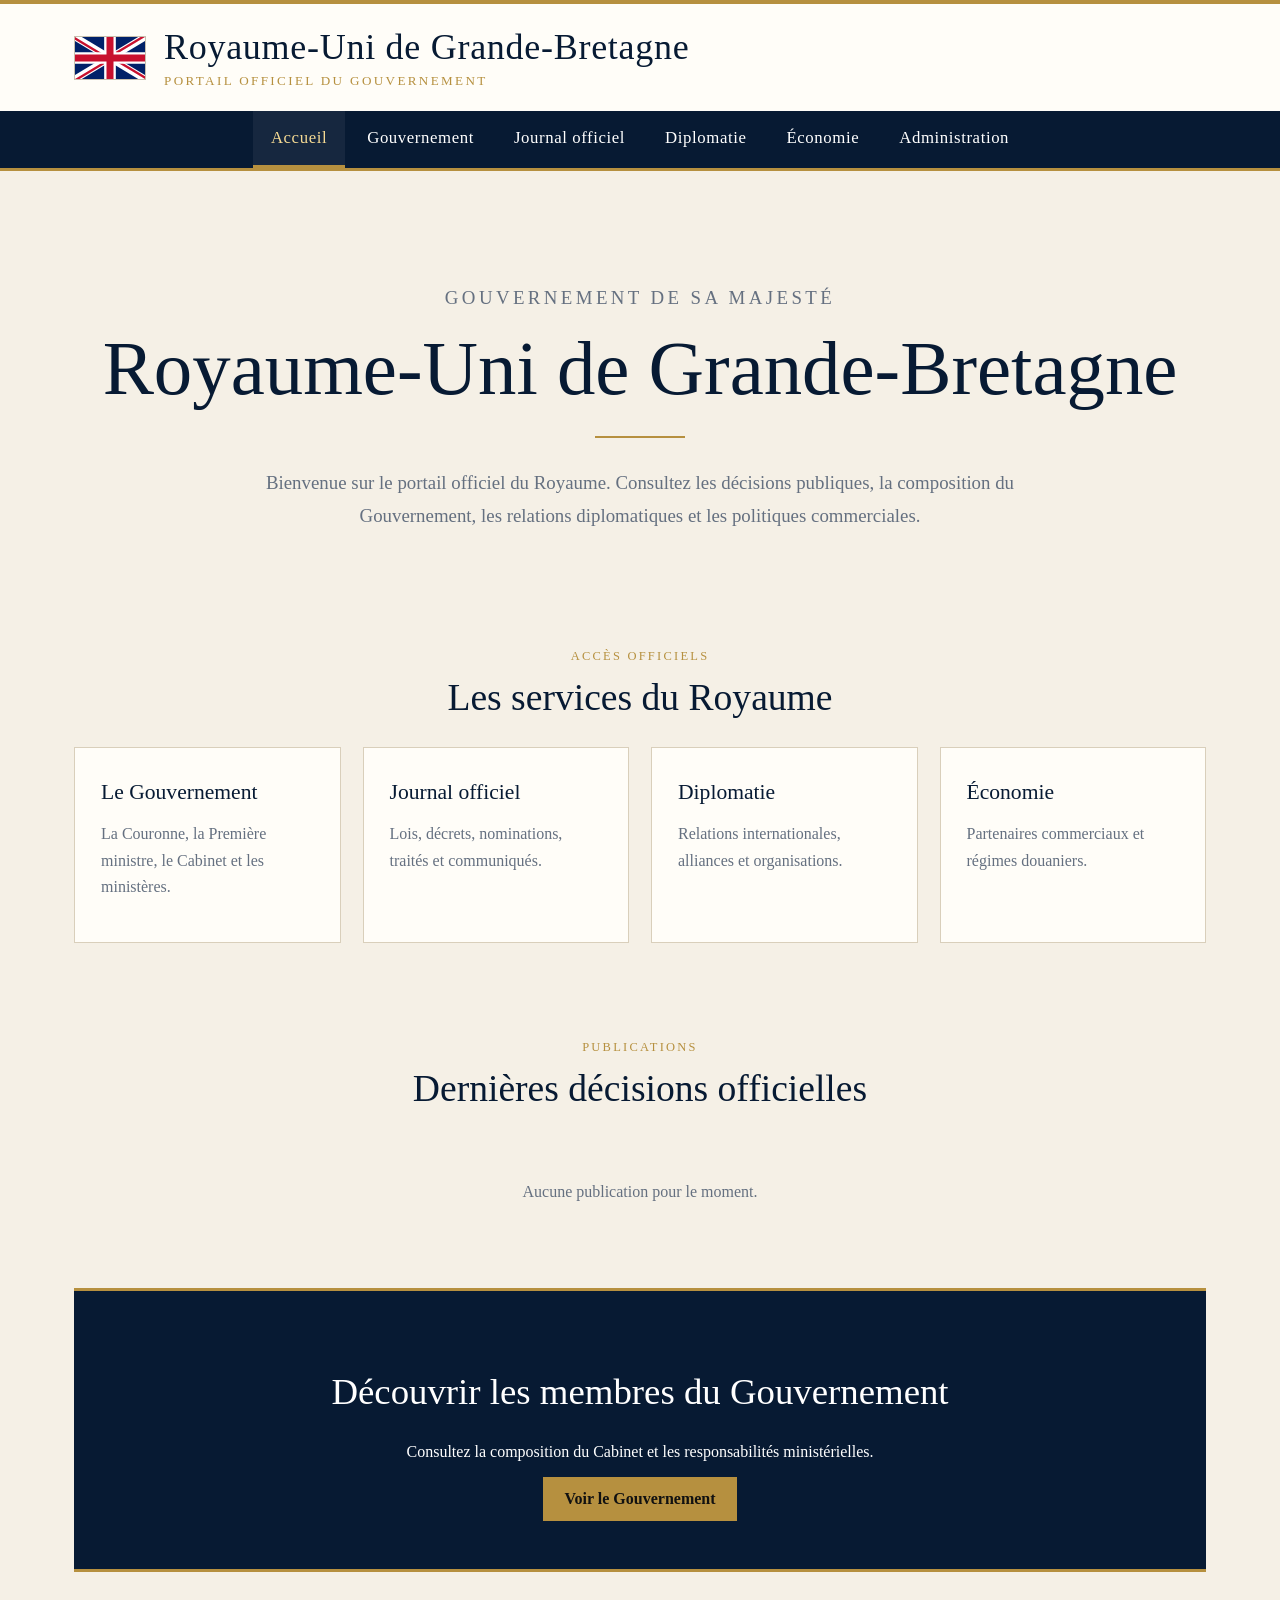
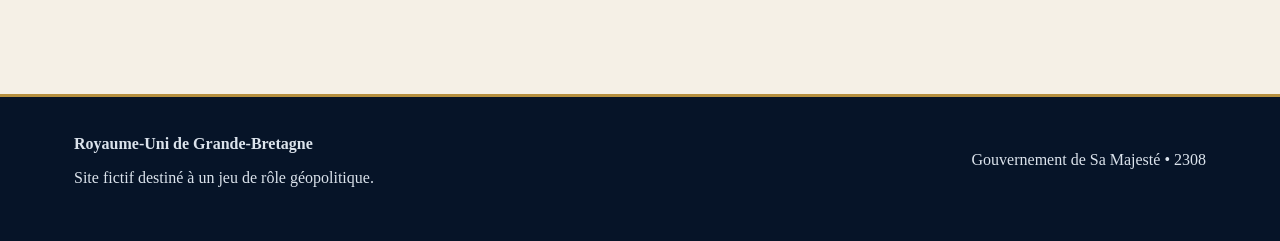
==== commit 13608717: "Add files via upload" ====
--- a/index.html
+++ b/index.html
@@ -1,5 +1,4 @@
-<!doctype html><html lang="fr"><head><meta charset="utf-8"><meta name="viewport" content="width=device-width,initial-scale=1">
-<title>Accueil — Royaume-Uni</title><link rel="stylesheet" href="style.css"></head><body>
+<!doctype html><html lang="fr"><head><meta charset="utf-8"><meta name="viewport" content="width=device-width,initial-scale=1"><title>Accueil — Royaume-Uni</title><link rel="stylesheet" href="style.css"></head><body>
 <header class="site-header">
   <div class="brandbar">
     <img class="flag" src="union-jack.svg" alt="Drapeau du Royaume-Uni">
@@ -15,19 +14,15 @@
   </div></nav>
 </header>
 <main>
-<section class="hero">
-<p class="kicker">Gouvernement de Sa Majesté</p><h1>Royaume-Uni de Grande-Bretagne</h1><div class="gold-rule"></div>
-<p>Bienvenue sur le portail officiel du Royaume. Consultez les décisions publiques, la composition du Gouvernement, les relations diplomatiques et les politiques commerciales.</p>
-</section>
+<section class="hero"><p class="kicker">Gouvernement de Sa Majesté</p><h1>Royaume-Uni de Grande-Bretagne</h1><div class="gold-rule"></div><p>Bienvenue sur le portail officiel du Royaume. Consultez les décisions publiques, la composition du Gouvernement, les relations diplomatiques et les politiques commerciales.</p></section>
 <section class="section"><div class="section-head"><p class="kicker">Accès officiels</p><h2>Les services du Royaume</h2></div>
 <div class="grid grid-4">
-<a class="card" href="gouvernement.html"><h3>Le Gouvernement</h3><p>La Couronne, le Premier ministre, le Cabinet et les ministères.</p></a>
+<a class="card" href="gouvernement.html"><h3>Le Gouvernement</h3><p>La Couronne, la Première ministre, le Cabinet et les ministères.</p></a>
 <a class="card" href="journal-officiel.html"><h3>Journal officiel</h3><p>Lois, décrets, nominations, traités et communiqués.</p></a>
 <a class="card" href="diplomatie.html"><h3>Diplomatie</h3><p>Relations internationales, alliances et organisations.</p></a>
 <a class="card" href="economie.html"><h3>Économie</h3><p>Partenaires commerciaux et régimes douaniers.</p></a>
 </div></section>
-<section class="section"><div class="section-head"><p class="kicker">Publications</p><h2>Dernières décisions officielles</h2></div>
-<div id="home-publications" class="grid grid-3"></div></section>
+<section class="section"><div class="section-head"><p class="kicker">Publications</p><h2>Dernières décisions officielles</h2></div><div id="home-publications" class="grid grid-3"></div></section>
 <section class="cta"><h2>Découvrir les membres du Gouvernement</h2><p>Consultez la composition du Cabinet et les responsabilités ministérielles.</p><a class="btn" href="gouvernement.html">Voir le Gouvernement</a></section>
 </main>
 <footer class="site-footer"><div class="footer-inner">
--- a/style.css
+++ b/style.css
@@ -17,7 +17,6 @@
 .navinner{max-width:1180px;margin:auto;padding:0 24px;display:flex;justify-content:center;align-items:center;gap:4px}
 .navinner a{padding:17px 18px;color:#fff;font-size:1.05rem;letter-spacing:.035em;border-bottom:3px solid transparent}
 .navinner a:hover,.navinner a.active{background:rgba(255,255,255,.06);border-bottom-color:var(--gold);color:#f4d993}
-.menu-btn{display:none}
 main{max-width:1180px;margin:auto;padding:52px 24px}
 .hero{text-align:center;padding:58px 24px 62px}
 .kicker{text-transform:uppercase;letter-spacing:.18em;color:var(--gold);font-size:.78rem}
@@ -32,8 +31,6 @@
 .card:hover{border-color:var(--gold)}
 .card h3{font-size:1.35rem;margin:6px 0 12px}
 .card p{color:var(--muted);line-height:1.65}
-.icon-box{height:150px;background:#e9e2d5;display:grid;place-items:center;margin:-26px -26px 22px;border-bottom:1px solid var(--line)}
-.icon-box img{max-height:105px;max-width:80%}
 .section{padding:42px 0}
 .section-head{text-align:center;margin-bottom:28px}
 .section-head h2{font-size:2.35rem;margin:.3em 0}
@@ -41,7 +38,6 @@
 .cta h2{color:white;font-size:2.3rem}
 .btn{display:inline-block;border:1px solid var(--gold);padding:12px 20px;background:var(--gold);color:#111;font-weight:bold;cursor:pointer}
 .btn.secondary{background:transparent;color:var(--navy)}
-.cta .btn.secondary{color:white}
 .table-wrap{overflow:auto;background:var(--paper);border:1px solid var(--line)}
 table{width:100%;border-collapse:collapse;min-width:780px}
 th,td{padding:15px;text-align:left;border-bottom:1px solid var(--line)}
@@ -72,9 +68,38 @@
 .article-item h3{margin:0 0 8px}
 .site-footer{background:#061428;color:#dbe3ec;margin-top:70px;border-top:3px solid var(--gold)}
 .footer-inner{max-width:1180px;margin:auto;padding:38px 24px;display:flex;justify-content:space-between;gap:20px}
-@media(max-width:850px){
+
+/* Gouvernement */
+.leadership-grid{display:grid;grid-template-columns:1fr 1fr;gap:28px}
+.leader-card{background:var(--paper);border:1px solid var(--line);display:grid;grid-template-columns:220px 1fr;min-height:310px}
+.leader-photo{width:100%;height:100%;min-height:310px;object-fit:cover;background:#ded5c5}
+.leader-content{padding:30px}
+.leader-role{font-size:.75rem;text-transform:uppercase;letter-spacing:.18em;color:var(--gold)}
+.leader-name{font-size:2rem;margin:10px 0;color:var(--navy)}
+.leader-content p{color:var(--muted);line-height:1.65}
+.minister-grid{display:grid;grid-template-columns:repeat(3,1fr);gap:22px}
+.minister-card{background:var(--paper);border:1px solid var(--line);overflow:hidden}
+.minister-photo{width:100%;height:260px;object-fit:cover;background:#ded5c5}
+.minister-body{padding:22px}
+.minister-body h3{margin:7px 0 6px;font-size:1.45rem}
+.minister-title{color:var(--gold);font-size:.85rem;text-transform:uppercase;letter-spacing:.1em}
+.minister-body p{color:var(--muted);line-height:1.55}
+.placeholder-photo{display:grid;place-items:center;color:var(--navy);font-size:4rem;background:linear-gradient(135deg,#eee6d8,#d8ccb8)}
+
+.preview-image{width:120px;height:150px;object-fit:cover;border:1px solid var(--line);background:#eee}
+.admin-person{display:grid;grid-template-columns:90px 1fr auto;gap:16px;align-items:center}
+.admin-person img{width:90px;height:110px;object-fit:cover;background:#eee}
+@media(max-width:900px){
+ .grid-3,.grid-4,.form-grid,.admin-layout,.leadership-grid,.minister-grid{grid-template-columns:1fr}
+ .leader-card{grid-template-columns:1fr}
+ .leader-photo{height:340px}
+ .footer-inner{flex-direction:column}
  .navinner{justify-content:flex-start;overflow-x:auto}
  .navinner a{white-space:nowrap}
- .grid-3,.grid-4,.form-grid,.admin-layout{grid-template-columns:1fr}
- .footer-inner{flex-direction:column}
 }
+@media(max-width:600px){
+ main{padding:34px 16px}
+ .brandbar{padding:18px 16px}
+ .admin-person{grid-template-columns:70px 1fr}
+ .admin-person .actions{grid-column:1/-1}
+}
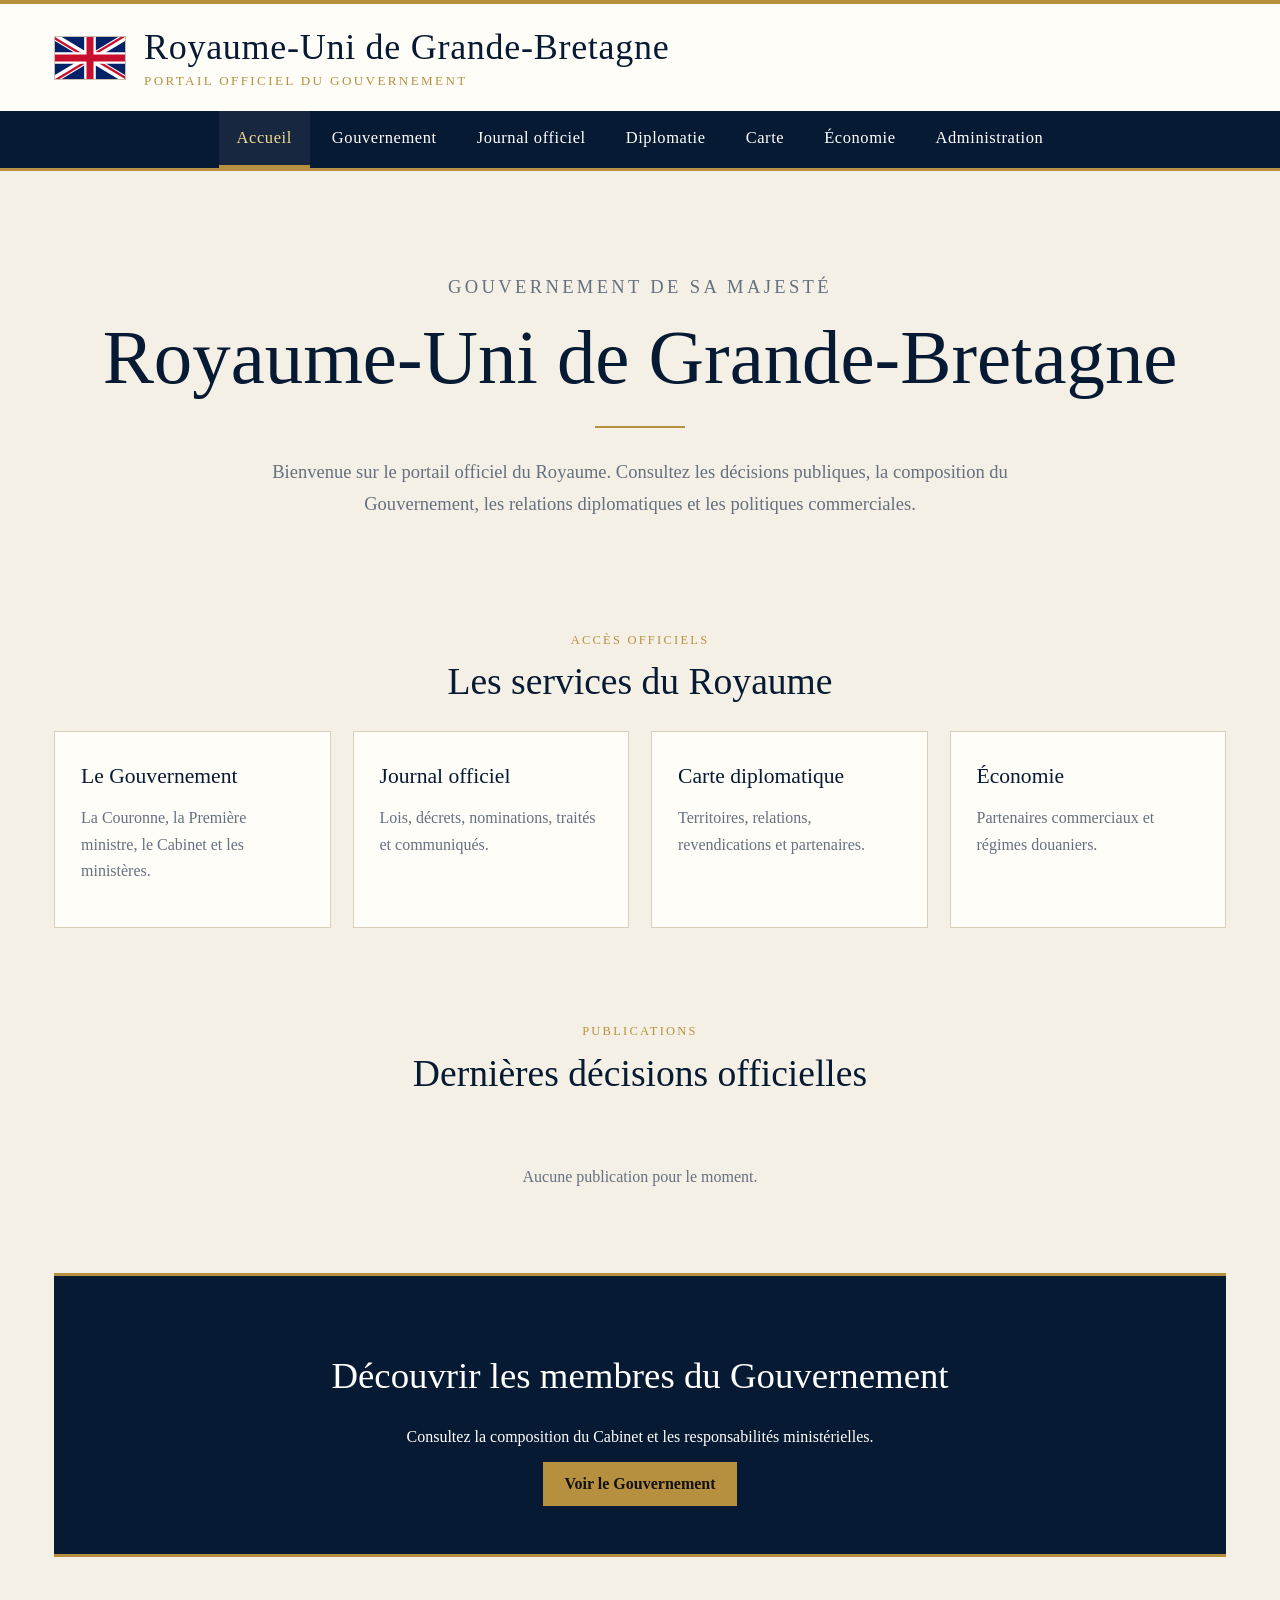
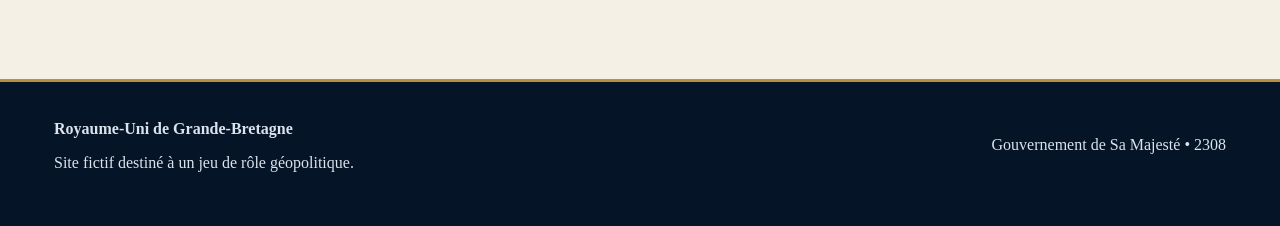
==== commit 5596b3e9: "Add files via upload" ====
--- a/index.html
+++ b/index.html
@@ -9,6 +9,7 @@
     <a href="gouvernement.html">Gouvernement</a>
     <a href="journal-officiel.html">Journal officiel</a>
     <a href="diplomatie.html">Diplomatie</a>
+    <a href="carte.html">Carte</a>
     <a href="economie.html">Économie</a>
     <a href="admin.html">Administration</a>
   </div></nav>
@@ -19,7 +20,7 @@
 <div class="grid grid-4">
 <a class="card" href="gouvernement.html"><h3>Le Gouvernement</h3><p>La Couronne, la Première ministre, le Cabinet et les ministères.</p></a>
 <a class="card" href="journal-officiel.html"><h3>Journal officiel</h3><p>Lois, décrets, nominations, traités et communiqués.</p></a>
-<a class="card" href="diplomatie.html"><h3>Diplomatie</h3><p>Relations internationales, alliances et organisations.</p></a>
+<a class="card" href="carte.html"><h3>Carte diplomatique</h3><p>Territoires, relations, revendications et partenaires.</p></a>
 <a class="card" href="economie.html"><h3>Économie</h3><p>Partenaires commerciaux et régimes douaniers.</p></a>
 </div></section>
 <section class="section"><div class="section-head"><p class="kicker">Publications</p><h2>Dernières décisions officielles</h2></div><div id="home-publications" class="grid grid-3"></div></section>
--- a/style.css
+++ b/style.css
@@ -1,7 +1,7 @@
 :root{
   --navy:#071a33; --navy2:#102a4b; --gold:#b6903f; --ivory:#f5f0e6;
   --paper:#fffdf8; --ink:#1a2533; --muted:#657080; --line:#d9cfbb;
-  --green:#287a55; --amber:#ad741d; --red:#9f3030;
+  --green:#287a55; --amber:#ad741d; --red:#9f3030; --blue:#315f94;
 }
 *{box-sizing:border-box}
 html{scroll-behavior:smooth}
@@ -9,20 +9,20 @@
 a{color:inherit;text-decoration:none}
 button,input,select,textarea{font:inherit}
 .site-header{background:var(--paper);border-top:4px solid var(--gold)}
-.brandbar{max-width:1180px;margin:auto;padding:22px 24px;display:flex;align-items:center;gap:18px}
+.brandbar{max-width:1220px;margin:auto;padding:22px 24px;display:flex;align-items:center;gap:18px}
 .flag{width:72px;height:44px;object-fit:cover;border:1px solid #c7bfae}
 .brand-title{font-size:clamp(1.35rem,3vw,2.25rem);letter-spacing:.02em;color:var(--navy)}
 .brand-sub{font-size:.82rem;text-transform:uppercase;letter-spacing:.18em;color:var(--gold);margin-top:5px}
 .navbar{background:var(--navy);border-bottom:3px solid var(--gold)}
-.navinner{max-width:1180px;margin:auto;padding:0 24px;display:flex;justify-content:center;align-items:center;gap:4px}
-.navinner a{padding:17px 18px;color:#fff;font-size:1.05rem;letter-spacing:.035em;border-bottom:3px solid transparent}
+.navinner{max-width:1220px;margin:auto;padding:0 24px;display:flex;justify-content:center;align-items:center;gap:4px}
+.navinner a{padding:17px 18px;color:#fff;font-size:1.03rem;letter-spacing:.035em;border-bottom:3px solid transparent}
 .navinner a:hover,.navinner a.active{background:rgba(255,255,255,.06);border-bottom-color:var(--gold);color:#f4d993}
-main{max-width:1180px;margin:auto;padding:52px 24px}
-.hero{text-align:center;padding:58px 24px 62px}
+main{max-width:1220px;margin:auto;padding:52px 24px}
+.hero{text-align:center;padding:48px 24px 58px}
 .kicker{text-transform:uppercase;letter-spacing:.18em;color:var(--gold);font-size:.78rem}
 h1,h2,h3{color:var(--navy);font-weight:normal}
 h1{font-size:clamp(2.5rem,6vw,5rem);line-height:1.03;margin:15px 0}
-.hero p{max-width:790px;margin:0 auto;color:var(--muted);font-size:1.18rem;line-height:1.75}
+.hero p{max-width:800px;margin:0 auto;color:var(--muted);font-size:1.16rem;line-height:1.75}
 .gold-rule{width:90px;height:2px;background:var(--gold);margin:28px auto}
 .grid{display:grid;gap:22px}
 .grid-3{grid-template-columns:repeat(3,1fr)}
@@ -39,15 +39,16 @@
 .btn{display:inline-block;border:1px solid var(--gold);padding:12px 20px;background:var(--gold);color:#111;font-weight:bold;cursor:pointer}
 .btn.secondary{background:transparent;color:var(--navy)}
 .table-wrap{overflow:auto;background:var(--paper);border:1px solid var(--line)}
-table{width:100%;border-collapse:collapse;min-width:780px}
+table{width:100%;border-collapse:collapse;min-width:820px}
 th,td{padding:15px;text-align:left;border-bottom:1px solid var(--line)}
 th{background:var(--navy);color:white;font-weight:normal}
 .country-flag{width:46px;height:30px;object-fit:cover;border:1px solid #bbb;vertical-align:middle;margin-right:10px}
 .status{display:inline-block;padding:5px 10px;border-radius:30px;font-size:.86rem}
 .status.excellente,.status.allie{background:#dfeee6;color:var(--green)}
-.status.normale{background:#eee9da;color:#6a5b2c}
-.status.tendue{background:#faead1;color:var(--amber)}
-.status.hostile{background:#f3dddd;color:var(--red)}
+.status.normale,.status.neutre{background:#eee9da;color:#6a5b2c}
+.status.tendue,.status.revendique{background:#faead1;color:var(--amber)}
+.status.hostile,.status.ennemi{background:#f3dddd;color:var(--red)}
+.status.national{background:#dbe9f7;color:var(--blue)}
 .toolbar{display:flex;gap:12px;flex-wrap:wrap;margin:20px 0}
 .toolbar input,.toolbar select{padding:11px 13px;border:1px solid var(--line);background:white}
 .empty{text-align:center;color:var(--muted);padding:45px}
@@ -61,13 +62,12 @@
 input,select,textarea{width:100%;padding:11px;border:1px solid #cfc5b3;background:#fff}
 textarea{min-height:110px}
 .actions{display:flex;gap:10px;flex-wrap:wrap;margin-top:20px}
-.small{font-size:.88rem;color:var(--muted)}
 .notice{background:#fff5d8;border-left:4px solid var(--gold);padding:16px;margin-bottom:20px}
 .article-list{display:grid;gap:14px}
 .article-item{border:1px solid var(--line);padding:18px;background:white}
 .article-item h3{margin:0 0 8px}
 .site-footer{background:#061428;color:#dbe3ec;margin-top:70px;border-top:3px solid var(--gold)}
-.footer-inner{max-width:1180px;margin:auto;padding:38px 24px;display:flex;justify-content:space-between;gap:20px}
+.footer-inner{max-width:1220px;margin:auto;padding:38px 24px;display:flex;justify-content:space-between;gap:20px}
 
 /* Gouvernement */
 .leadership-grid{display:grid;grid-template-columns:1fr 1fr;gap:28px}
@@ -86,20 +86,43 @@
 .minister-body p{color:var(--muted);line-height:1.55}
 .placeholder-photo{display:grid;place-items:center;color:var(--navy);font-size:4rem;background:linear-gradient(135deg,#eee6d8,#d8ccb8)}
 
-.preview-image{width:120px;height:150px;object-fit:cover;border:1px solid var(--line);background:#eee}
+/* Carte */
+.map-shell{display:grid;grid-template-columns:1fr 330px;border:1px solid var(--line);background:#07111f;min-height:620px}
+.map-area{position:relative;overflow:hidden;min-height:620px}
+#world-map{width:100%;height:100%;min-height:620px;display:block;background:#07111f}
+.country{fill:#273446;stroke:#8b96a3;stroke-width:.35;cursor:pointer;transition:fill .15s}
+.country:hover{stroke:#fff;stroke-width:1.1}
+.map-tools{position:absolute;top:15px;left:15px;z-index:4;display:flex;gap:8px;flex-wrap:wrap}
+.map-tools input{width:260px;background:rgba(255,255,255,.96)}
+.map-tools button{padding:10px 13px;border:1px solid var(--gold);background:var(--navy);color:white;cursor:pointer}
+.map-status{position:absolute;bottom:12px;left:15px;color:#dbe3ec;background:rgba(4,12,23,.8);padding:7px 10px;font-size:.84rem}
+.map-panel{background:var(--paper);padding:26px;border-left:3px solid var(--gold)}
+.map-panel h2{font-size:2rem;margin:8px 0 18px}
+.map-flag{font-size:2.5rem}
+.detail-list{display:grid;gap:14px}
+.detail-row{border-bottom:1px solid var(--line);padding-bottom:12px}
+.detail-row strong{display:block;color:var(--gold);font-size:.76rem;letter-spacing:.13em;text-transform:uppercase;margin-bottom:5px}
+.legend{display:flex;gap:14px;flex-wrap:wrap;margin:18px 0}
+.legend span{display:flex;align-items:center;gap:7px;font-size:.9rem}
+.dot{width:13px;height:13px;border-radius:50%}
+.dot.national{background:#315f94}.dot.allie{background:#287a55}.dot.neutre{background:#7b7f86}.dot.revendique{background:#b6903f}.dot.hostile{background:#9f3030}
+.territory-select{width:100%}
 .admin-person{display:grid;grid-template-columns:90px 1fr auto;gap:16px;align-items:center}
 .admin-person img{width:90px;height:110px;object-fit:cover;background:#eee}
-@media(max-width:900px){
- .grid-3,.grid-4,.form-grid,.admin-layout,.leadership-grid,.minister-grid{grid-template-columns:1fr}
+@media(max-width:950px){
+ .grid-3,.grid-4,.form-grid,.admin-layout,.leadership-grid,.minister-grid,.map-shell{grid-template-columns:1fr}
  .leader-card{grid-template-columns:1fr}
  .leader-photo{height:340px}
+ .map-panel{border-left:0;border-top:3px solid var(--gold)}
  .footer-inner{flex-direction:column}
  .navinner{justify-content:flex-start;overflow-x:auto}
  .navinner a{white-space:nowrap}
 }
 @media(max-width:600px){
- main{padding:34px 16px}
+ main{padding:34px 14px}
  .brandbar{padding:18px 16px}
+ .map-tools{right:12px}
+ .map-tools input{width:100%}
  .admin-person{grid-template-columns:70px 1fr}
  .admin-person .actions{grid-column:1/-1}
 }
